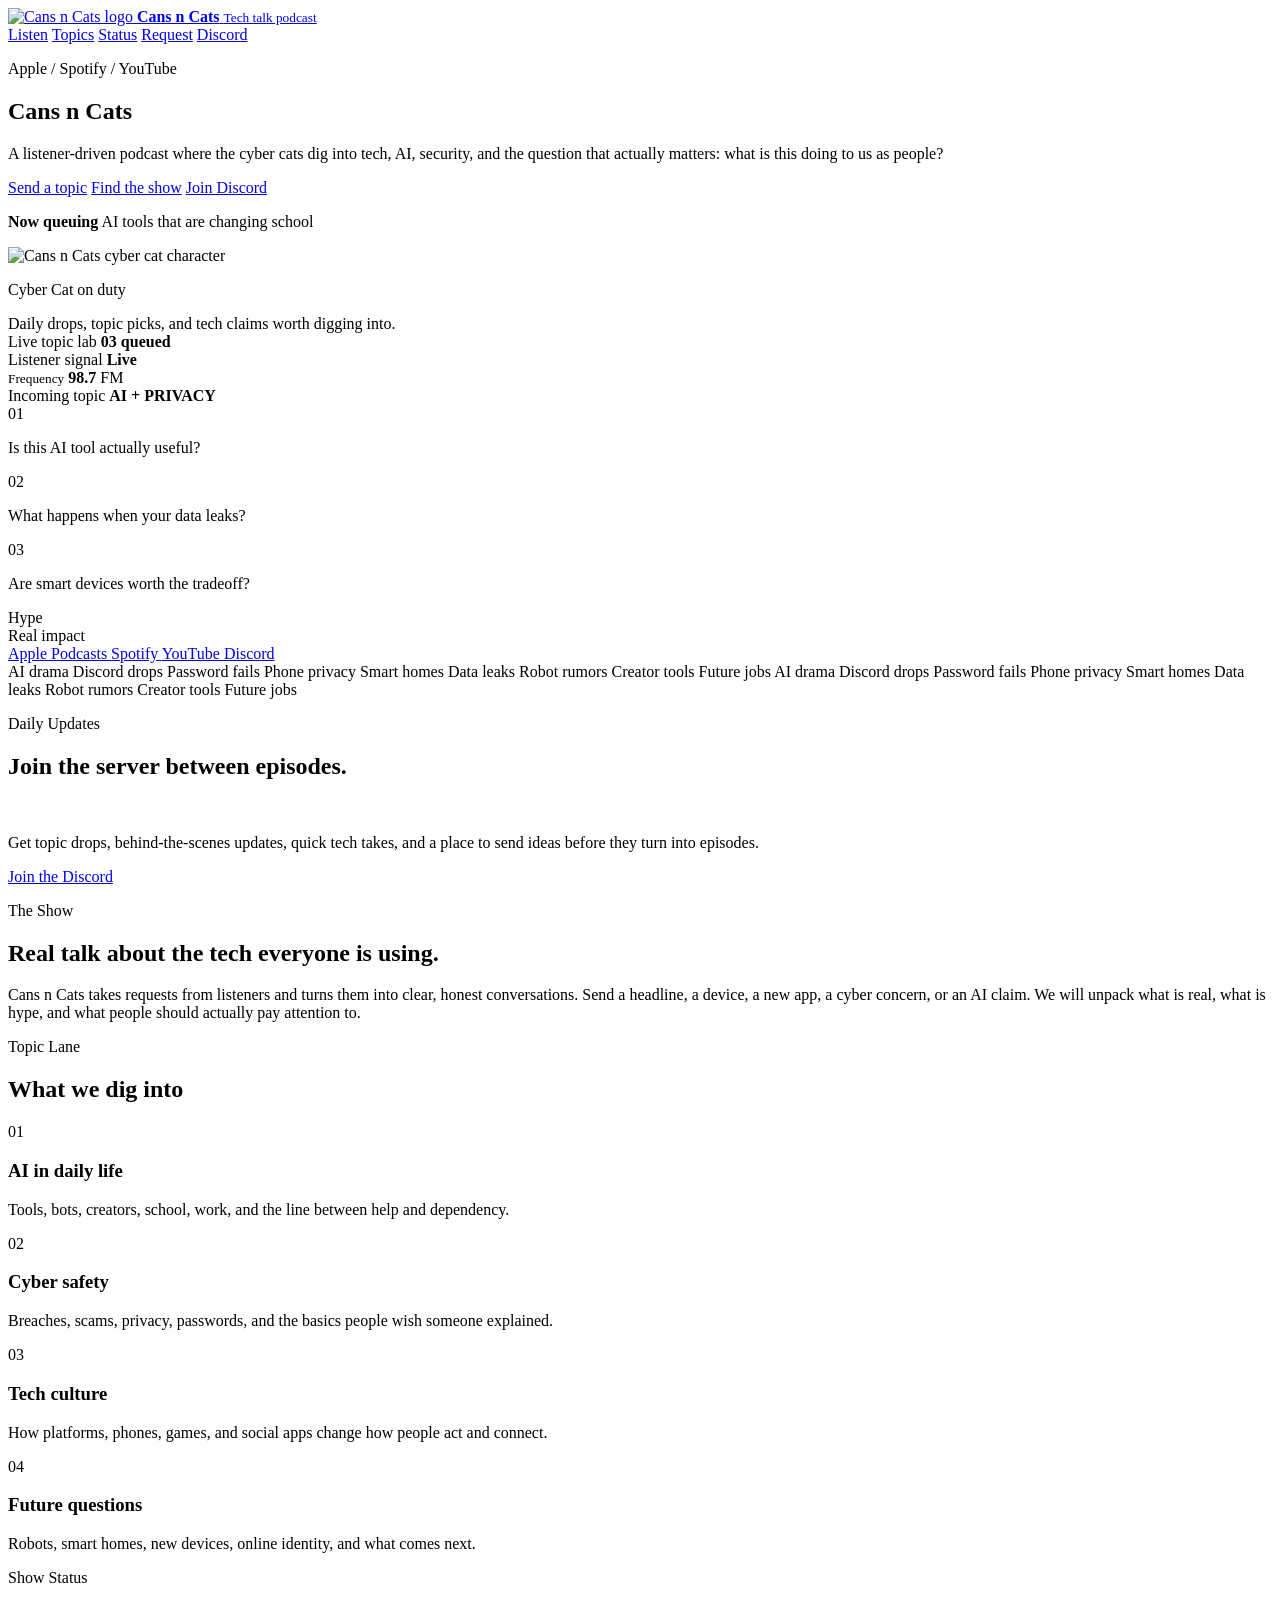
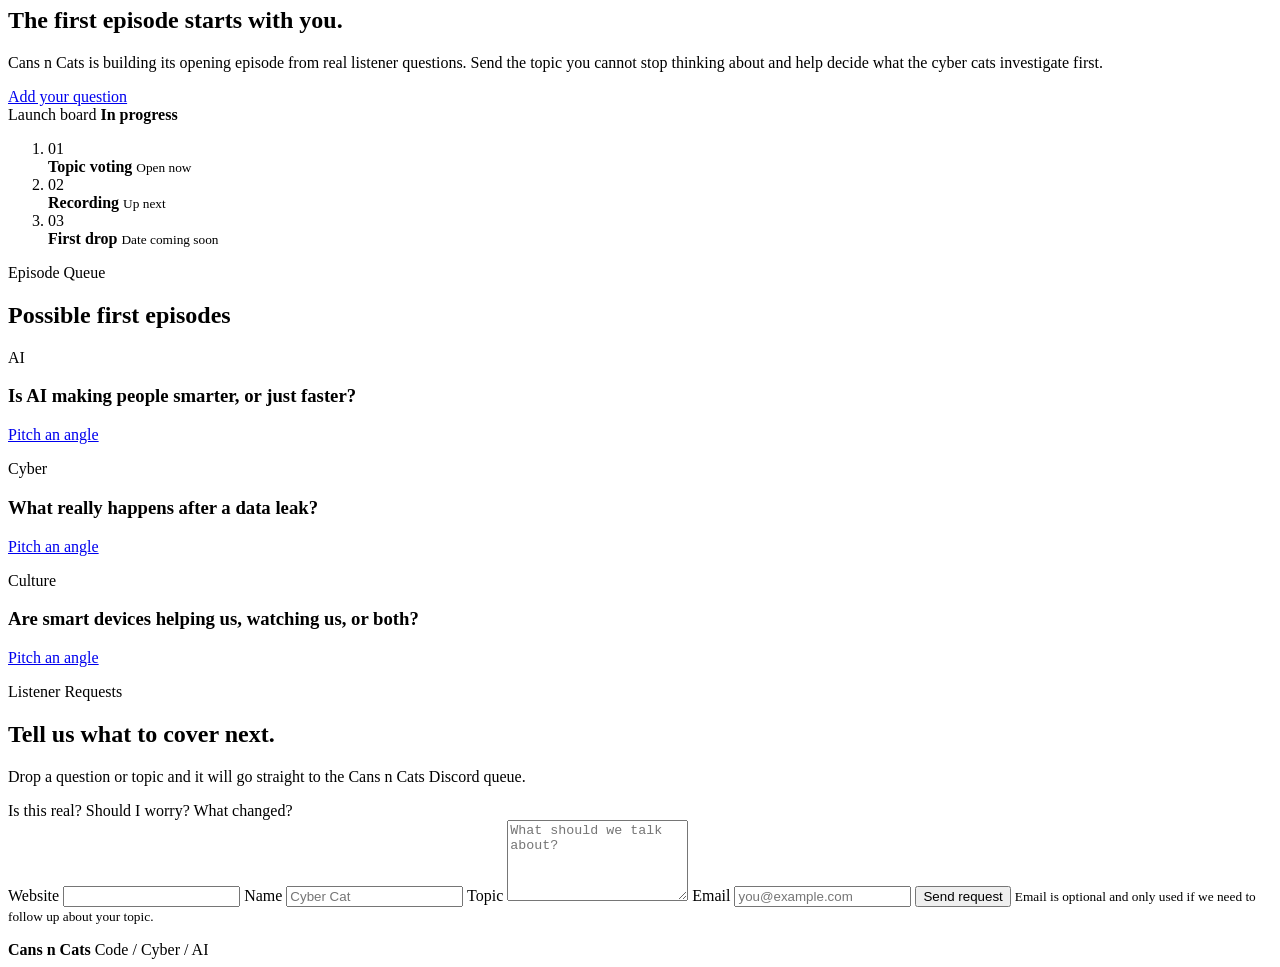
==== index.html @ bf01f49e "Import Cans n Cats site" ====
<!doctype html>
<html lang="en">
  <head>
    <meta charset="utf-8" />
    <meta name="viewport" content="width=device-width, initial-scale=1" />
    <meta
      name="description"
      content="Cans n Cats is a podcast about technology, cyber, AI, and what tech is doing to real people."
    />
    <title>Cans n Cats | Tech Talk Podcast</title>
    <link rel="icon" href="image.webp" />
    <link rel="preload" href="image.webp" as="image" />
    <link rel="preload" href="cat-character.png" as="image" />
    <link rel="stylesheet" href="styles.css" />
  </head>
  <body>
    <header class="site-header">
      <a class="brand" href="#top" aria-label="Cans n Cats home">
        <img src="image.webp" alt="Cans n Cats logo" />
        <span>
          <strong>Cans n Cats</strong>
          <small>Tech talk podcast</small>
        </span>
      </a>
      <nav aria-label="Main navigation">
        <a href="#listen">Listen</a>
        <a href="#topics">Topics</a>
        <a href="#status">Status</a>
        <a href="#request">Request</a>
        <a href="https://discord.gg/otoro" target="_blank" rel="noreferrer">Discord</a>
      </nav>
    </header>

    <main id="top">
      <section class="hero" aria-labelledby="hero-title">
        <div class="hero-inner">
          <div class="hero-copy">
            <p class="kicker">Apple / Spotify / YouTube</p>
            <h1 id="hero-title">Cans n Cats</h1>
            <p class="lede">
              A listener-driven podcast where the cyber cats dig into tech,
              AI, security, and the question that actually matters: what is
              this doing to us as people?
            </p>
            <div class="actions">
              <a class="button primary" href="#request">Send a topic</a>
              <a class="button ghost" href="#listen">Find the show</a>
              <a class="button discord-button" href="https://discord.gg/otoro" target="_blank" rel="noreferrer">
                Join Discord
              </a>
            </div>
            <div class="mini-player" aria-label="Current topic queue">
              <div class="equalizer" aria-hidden="true">
                <span></span>
                <span></span>
                <span></span>
                <span></span>
                <span></span>
              </div>
              <p>
                <strong>Now queuing</strong>
                <span id="promptRotator">AI tools that are changing school</span>
              </p>
            </div>
          </div>
          <div class="hero-visual" aria-label="Live Cans n Cats topic board">
            <div class="mascot-card">
              <img src="cat-character.png" alt="Cans n Cats cyber cat character" />
              <div>
                <p>Cyber Cat on duty</p>
                <span>Daily drops, topic picks, and tech claims worth digging into.</span>
              </div>
            </div>
            <div class="board-top">
              <span class="live-dot" aria-hidden="true"></span>
              <span>Live topic lab</span>
              <strong>03 queued</strong>
            </div>
            <div class="signal-card">
              <div class="signal-header">
                <span><i aria-hidden="true"></i> Listener signal</span>
                <strong>Live</strong>
              </div>
              <div class="signal-display">
                <div class="signal-frequency" aria-label="Signal frequency 98.7">
                  <small>Frequency</small>
                  <strong>98.7</strong>
                  <span>FM</span>
                </div>
                <div class="waveform" aria-hidden="true">
                  <span></span>
                  <span></span>
                  <span></span>
                  <span></span>
                  <span></span>
                  <span></span>
                  <span></span>
                  <span></span>
                  <span></span>
                  <span></span>
                  <span></span>
                  <span></span>
                  <span></span>
                  <span></span>
                  <span></span>
                  <span></span>
                </div>
              </div>
              <div class="signal-footer">
                <span>Incoming topic</span>
                <strong>AI + PRIVACY</strong>
                <span class="signal-strength" aria-label="Strong signal"><i></i><i></i><i></i><i></i></span>
              </div>
            </div>
            <div class="prompt-stack">
              <article>
                <span>01</span>
                <p>Is this AI tool actually useful?</p>
              </article>
              <article>
                <span>02</span>
                <p>What happens when your data leaks?</p>
              </article>
              <article>
                <span>03</span>
                <p>Are smart devices worth the tradeoff?</p>
              </article>
            </div>
            <div class="impact-meter" aria-label="Hype to real impact meter">
              <span>Hype</span>
              <div><i></i></div>
              <span>Real impact</span>
            </div>
          </div>
        </div>
      </section>

      <section id="listen" class="platforms" aria-label="Podcast platforms">
        <a href="https://podcasts.apple.com/" target="_blank" rel="noreferrer">
          Apple Podcasts
        </a>
        <a href="https://open.spotify.com/" target="_blank" rel="noreferrer">
          Spotify
        </a>
        <a href="https://www.youtube.com/" target="_blank" rel="noreferrer">
          YouTube
        </a>
        <a href="https://discord.gg/otoro" target="_blank" rel="noreferrer">
          Discord
        </a>
      </section>

      <section class="ticker" aria-label="Listener topic ideas">
        <div class="ticker-track">
          <span>AI drama</span>
          <span>Discord drops</span>
          <span>Password fails</span>
          <span>Phone privacy</span>
          <span>Smart homes</span>
          <span>Data leaks</span>
          <span>Robot rumors</span>
          <span>Creator tools</span>
          <span>Future jobs</span>
          <span>AI drama</span>
          <span>Discord drops</span>
          <span>Password fails</span>
          <span>Phone privacy</span>
          <span>Smart homes</span>
          <span>Data leaks</span>
          <span>Robot rumors</span>
          <span>Creator tools</span>
          <span>Future jobs</span>
        </div>
      </section>

      <section class="section community" aria-labelledby="community-title">
        <div>
          <p class="kicker">Daily Updates</p>
          <h2 id="community-title">Join the server between episodes.</h2>
        </div>
        <div class="community-card">
          <img class="community-mascot" src="cat-character.png" alt="" />
          <p>
            Get topic drops, behind-the-scenes updates, quick tech takes, and
            a place to send ideas before they turn into episodes.
          </p>
          <a href="https://discord.gg/otoro" target="_blank" rel="noreferrer">
            Join the Discord
          </a>
        </div>
      </section>

      <section class="intro section" aria-labelledby="intro-title">
        <div>
          <p class="kicker">The Show</p>
          <h2 id="intro-title">Real talk about the tech everyone is using.</h2>
        </div>
        <p>
          Cans n Cats takes requests from listeners and turns them into clear,
          honest conversations. Send a headline, a device, a new app, a cyber
          concern, or an AI claim. We will unpack what is real, what is hype,
          and what people should actually pay attention to.
        </p>
      </section>

      <section id="topics" class="section topics" aria-labelledby="topics-title">
        <div class="section-title">
          <p class="kicker">Topic Lane</p>
          <h2 id="topics-title">What we dig into</h2>
        </div>
        <div class="topic-list">
          <article>
            <span>01</span>
            <h3>AI in daily life</h3>
            <p>Tools, bots, creators, school, work, and the line between help and dependency.</p>
          </article>
          <article>
            <span>02</span>
            <h3>Cyber safety</h3>
            <p>Breaches, scams, privacy, passwords, and the basics people wish someone explained.</p>
          </article>
          <article>
            <span>03</span>
            <h3>Tech culture</h3>
            <p>How platforms, phones, games, and social apps change how people act and connect.</p>
          </article>
          <article>
            <span>04</span>
            <h3>Future questions</h3>
            <p>Robots, smart homes, new devices, online identity, and what comes next.</p>
          </article>
        </div>
      </section>

      <section id="status" class="section show-status" aria-labelledby="status-title">
        <div class="status-copy">
          <p class="kicker">Show Status</p>
          <h2 id="status-title">The first episode starts with you.</h2>
          <p>
            Cans n Cats is building its opening episode from real listener
            questions. Send the topic you cannot stop thinking about and help
            decide what the cyber cats investigate first.
          </p>
          <a href="#request">Add your question</a>
        </div>
        <div class="launch-board" aria-label="Podcast launch progress">
          <div class="launch-board-top">
            <span>Launch board</span>
            <strong>In progress</strong>
          </div>
          <ol>
            <li class="active">
              <span>01</span>
              <div>
                <strong>Topic voting</strong>
                <small>Open now</small>
              </div>
            </li>
            <li>
              <span>02</span>
              <div>
                <strong>Recording</strong>
                <small>Up next</small>
              </div>
            </li>
            <li>
              <span>03</span>
              <div>
                <strong>First drop</strong>
                <small>Date coming soon</small>
              </div>
            </li>
          </ol>
        </div>
      </section>

      <section class="section queue" aria-labelledby="queue-title">
        <div class="section-title">
          <p class="kicker">Episode Queue</p>
          <h2 id="queue-title">Possible first episodes</h2>
        </div>
        <div class="episode-row">
          <article>
            <p>AI</p>
            <h3>Is AI making people smarter, or just faster?</h3>
            <a href="#request">Pitch an angle</a>
          </article>
          <article>
            <p>Cyber</p>
            <h3>What really happens after a data leak?</h3>
            <a href="#request">Pitch an angle</a>
          </article>
          <article>
            <p>Culture</p>
            <h3>Are smart devices helping us, watching us, or both?</h3>
            <a href="#request">Pitch an angle</a>
          </article>
        </div>
      </section>

      <section id="request" class="section request" aria-labelledby="request-title">
        <div class="request-copy">
          <p class="kicker">Listener Requests</p>
          <h2 id="request-title">Tell us what to cover next.</h2>
          <p>
            Drop a question or topic and it will go straight to the Cans n Cats
            Discord queue.
          </p>
          <div class="request-chips" aria-label="Request examples">
            <span>Is this real?</span>
            <span>Should I worry?</span>
            <span>What changed?</span>
          </div>
        </div>

        <form id="topicForm" class="request-form">
          <label class="hp-field" aria-hidden="true">
            Website
            <input name="website" tabindex="-1" autocomplete="off" />
          </label>
          <label>
            Name
            <input name="name" autocomplete="name" placeholder="Cyber Cat" />
          </label>
          <label>
            Topic
            <textarea
              name="topic"
              rows="5"
              required
              placeholder="What should we talk about?"
            ></textarea>
          </label>
          <label>
            Email
            <input name="contact" type="email" autocomplete="email" placeholder="you@example.com" />
          </label>
          <button type="submit">Send request</button>
          <small class="privacy-note">Email is optional and only used if we need to follow up about your topic.</small>
          <p id="formStatus" class="form-status" role="status" aria-live="polite"></p>
        </form>
      </section>
    </main>

    <footer class="site-footer">
      <strong>Cans n Cats</strong>
      <span>Code / Cyber / AI</span>
    </footer>

    <script src="script.js"></script>
  </body>
</html>
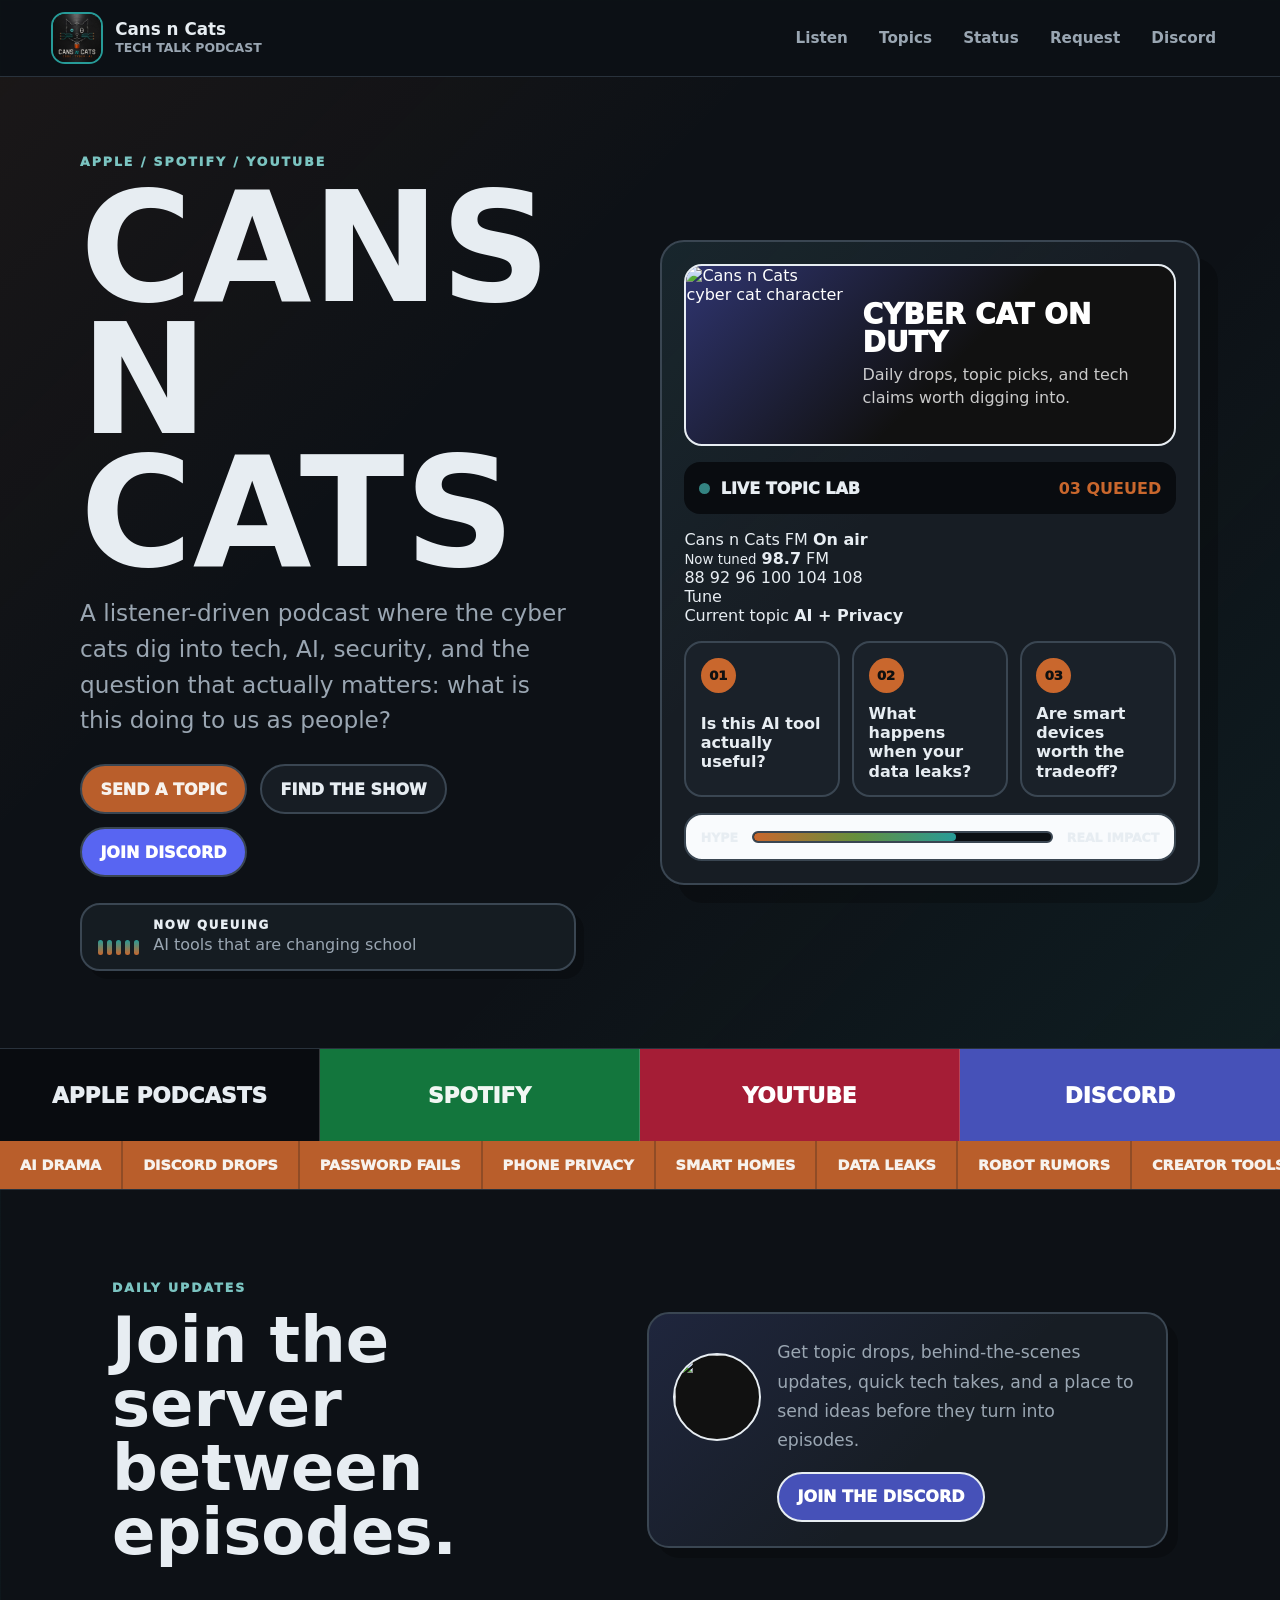
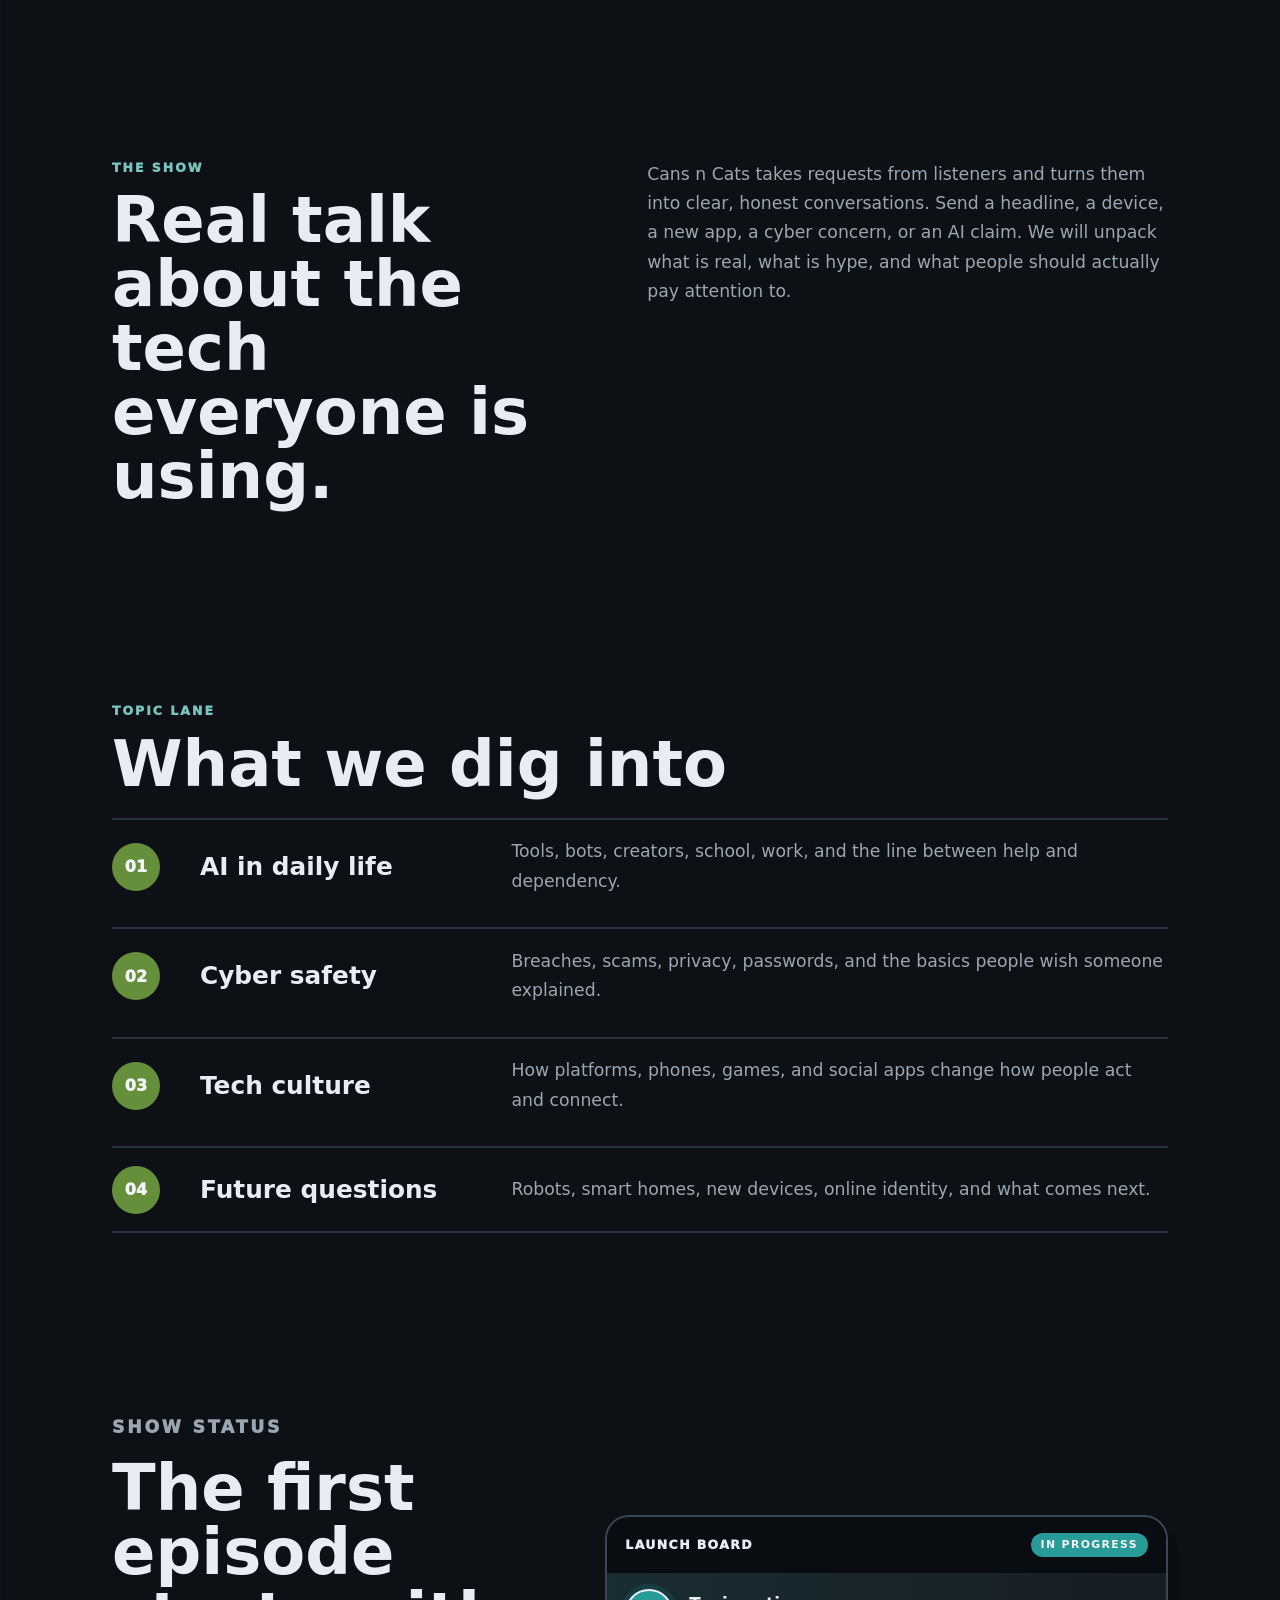
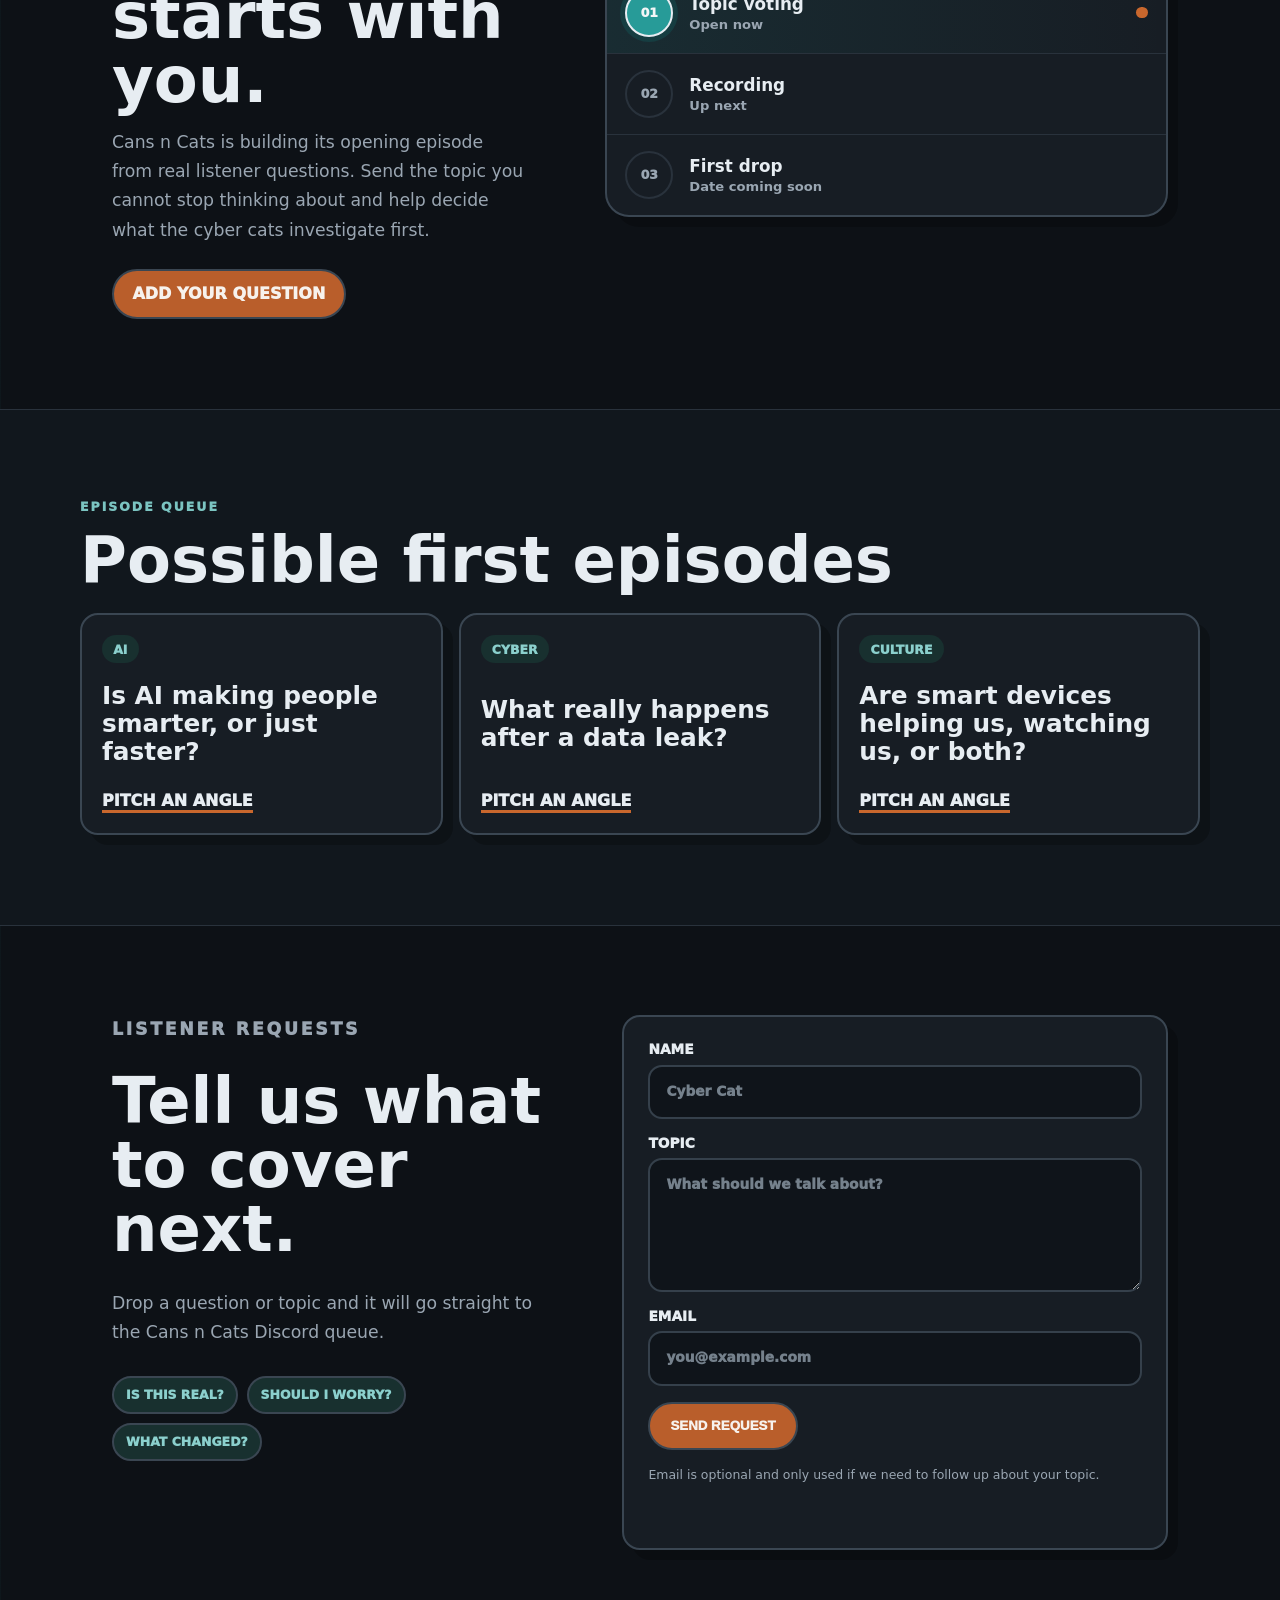
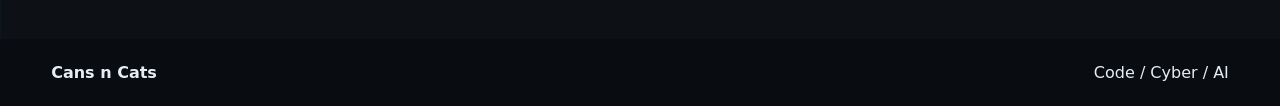
==== commit 3c60147b: "Replace listener signal with radio tuner" ====
--- a/index.html
+++ b/index.html
@@ -76,40 +76,37 @@
               <span>Live topic lab</span>
               <strong>03 queued</strong>
             </div>
-            <div class="signal-card">
-              <div class="signal-header">
-                <span><i aria-hidden="true"></i> Listener signal</span>
-                <strong>Live</strong>
-              </div>
-              <div class="signal-display">
-                <div class="signal-frequency" aria-label="Signal frequency 98.7">
-                  <small>Frequency</small>
-                  <strong>98.7</strong>
-                  <span>FM</span>
+            <div class="radio-card" aria-label="Cans n Cats radio tuned to 98.7 FM">
+              <div class="radio-topline">
+                <span>Cans n Cats FM</span>
+                <strong>On air</strong>
+              </div>
+              <div class="radio-console">
+                <div class="tuner-window">
+                  <div class="frequency-readout">
+                    <small>Now tuned</small>
+                    <strong>98.7</strong>
+                    <span>FM</span>
+                  </div>
+                  <div class="dial-scale" aria-hidden="true">
+                    <span>88</span>
+                    <span>92</span>
+                    <span>96</span>
+                    <span>100</span>
+                    <span>104</span>
+                    <span>108</span>
+                    <i class="dial-needle"></i>
+                  </div>
                 </div>
-                <div class="waveform" aria-hidden="true">
-                  <span></span>
-                  <span></span>
-                  <span></span>
-                  <span></span>
-                  <span></span>
-                  <span></span>
-                  <span></span>
-                  <span></span>
-                  <span></span>
-                  <span></span>
-                  <span></span>
-                  <span></span>
-                  <span></span>
-                  <span></span>
-                  <span></span>
-                  <span></span>
+                <div class="tuning-control" aria-hidden="true">
+                  <div class="tuning-knob"><i></i></div>
+                  <span>Tune</span>
                 </div>
               </div>
-              <div class="signal-footer">
-                <span>Incoming topic</span>
-                <strong>AI + PRIVACY</strong>
-                <span class="signal-strength" aria-label="Strong signal"><i></i><i></i><i></i><i></i></span>
+              <div class="radio-footer">
+                <span>Current topic</span>
+                <strong>AI + Privacy</strong>
+                <i class="on-air-light" aria-hidden="true"></i>
               </div>
             </div>
             <div class="prompt-stack">
--- a/styles.css
+++ b/styles.css
@@ -0,0 +1,1572 @@
+:root {
+  --bg: #f8fafc;
+  --ink: #171717;
+  --muted: #5e6470;
+  --line: #d9dee8;
+  --panel: #ffffff;
+  --teal: #00b9b5;
+  --orange: #ff7a1a;
+  --green: #88c53a;
+  --shadow: 0 24px 70px rgba(21, 29, 40, 0.14);
+}
+
+* {
+  box-sizing: border-box;
+}
+
+html {
+  scroll-behavior: smooth;
+  overflow-x: clip;
+}
+
+body {
+  margin: 0;
+  overflow-x: clip;
+  background:
+    linear-gradient(90deg, rgba(0, 185, 181, 0.08) 1px, transparent 1px),
+    linear-gradient(rgba(0, 185, 181, 0.08) 1px, transparent 1px),
+    var(--bg);
+  background-size: 40px 40px;
+  color: var(--ink);
+  font-family:
+    Inter, ui-sans-serif, system-ui, -apple-system, BlinkMacSystemFont, "Segoe UI",
+    sans-serif;
+  letter-spacing: 0;
+}
+
+a {
+  color: inherit;
+  text-decoration: none;
+}
+
+img {
+  display: block;
+  max-width: 100%;
+}
+
+.site-header {
+  position: sticky;
+  top: 0;
+  z-index: 20;
+  display: flex;
+  align-items: center;
+  justify-content: space-between;
+  gap: 1rem;
+  min-height: 76px;
+  padding: 0.75rem clamp(1rem, 4vw, 4rem);
+  border-bottom: 1px solid var(--line);
+  background: rgba(255, 255, 255, 0.88);
+  backdrop-filter: blur(18px);
+}
+
+.brand {
+  display: inline-flex;
+  align-items: center;
+  gap: 0.75rem;
+  min-width: 0;
+}
+
+.brand img {
+  width: 52px;
+  height: 52px;
+  border: 2px solid var(--teal);
+  border-radius: 14px;
+  object-fit: cover;
+}
+
+.brand span {
+  display: grid;
+  gap: 0.1rem;
+  min-width: 0;
+}
+
+.brand strong {
+  font-size: 1.05rem;
+  line-height: 1;
+}
+
+.brand small {
+  color: var(--muted);
+  font-size: 0.78rem;
+  font-weight: 800;
+  text-transform: uppercase;
+}
+
+nav {
+  display: flex;
+  flex-wrap: wrap;
+  align-items: center;
+  justify-content: flex-end;
+  gap: 0.35rem;
+}
+
+nav a {
+  border-radius: 999px;
+  padding: 0.55rem 0.8rem;
+  color: var(--muted);
+  font-size: 0.95rem;
+  font-weight: 900;
+}
+
+nav a:hover,
+nav a:focus-visible {
+  background: #e8fcfb;
+  color: #006a67;
+}
+
+.hero {
+  position: relative;
+  overflow: hidden;
+  min-height: min(760px, calc(100svh - 76px));
+  display: grid;
+  align-items: center;
+  padding: clamp(2.5rem, 6vw, 6rem) clamp(1rem, 4vw, 4rem);
+  border-bottom: 1px solid var(--line);
+  background:
+    linear-gradient(135deg, rgba(255, 122, 26, 0.12) 0%, transparent 34%),
+    linear-gradient(315deg, rgba(0, 185, 181, 0.16) 0%, transparent 38%),
+    #f8fafc;
+}
+
+.hero-inner,
+.section {
+  width: min(1120px, 100%);
+  margin: 0 auto;
+}
+
+.hero-inner {
+  display: grid;
+  grid-template-columns: minmax(0, 0.95fr) minmax(340px, 1.05fr);
+  gap: clamp(2rem, 6vw, 5rem);
+  align-items: center;
+}
+
+.hero-copy {
+  width: min(540px, 100%);
+}
+
+.kicker {
+  margin: 0 0 0.85rem;
+  color: #007c79;
+  font-size: 0.78rem;
+  font-weight: 950;
+  letter-spacing: 0.16em;
+  text-transform: uppercase;
+}
+
+h1,
+h2,
+h3,
+p {
+  margin-top: 0;
+}
+
+h1 {
+  margin-bottom: 1rem;
+  font-size: clamp(4rem, 12vw, 9.6rem);
+  line-height: 0.86;
+  text-transform: uppercase;
+}
+
+h2 {
+  margin-bottom: 1rem;
+  font-size: clamp(2rem, 5vw, 4rem);
+  line-height: 1;
+}
+
+h3 {
+  margin-bottom: 0.6rem;
+  font-size: clamp(1.2rem, 2vw, 1.55rem);
+  line-height: 1.12;
+}
+
+.lede {
+  width: min(620px, 100%);
+  margin-bottom: 1.6rem;
+  color: var(--muted);
+  font-size: clamp(1.08rem, 2.2vw, 1.45rem);
+  line-height: 1.55;
+}
+
+.actions {
+  display: flex;
+  flex-wrap: wrap;
+  gap: 0.8rem;
+}
+
+.button,
+.request-form button {
+  display: inline-flex;
+  align-items: center;
+  justify-content: center;
+  min-height: 48px;
+  border: 2px solid var(--ink);
+  border-radius: 999px;
+  cursor: pointer;
+  font-weight: 950;
+  text-transform: uppercase;
+  transition:
+    transform 160ms ease,
+    box-shadow 160ms ease;
+}
+
+.button:hover,
+.button:focus-visible,
+.request-form button:hover,
+.request-form button:focus-visible {
+  transform: translateY(-2px);
+  box-shadow: 6px 6px 0 var(--ink);
+}
+
+.button {
+  padding: 0.85rem 1.15rem;
+}
+
+.primary,
+.request-form button {
+  background: var(--orange);
+  color: #111111;
+}
+
+.ghost {
+  background: var(--panel);
+}
+
+.discord-button {
+  background: #5865f2;
+  color: white;
+}
+
+.mini-player {
+  display: flex;
+  align-items: center;
+  gap: 0.85rem;
+  width: min(100%, 31rem);
+  margin-top: 1.6rem;
+  padding: 0.85rem 1rem;
+  border: 2px solid var(--ink);
+  border-radius: 20px;
+  background: rgba(255, 255, 255, 0.78);
+  box-shadow: 8px 8px 0 rgba(23, 23, 23, 0.1);
+}
+
+.equalizer {
+  display: grid;
+  grid-template-columns: repeat(5, 0.34rem);
+  align-items: end;
+  gap: 0.22rem;
+  height: 2.2rem;
+  min-width: 2.6rem;
+}
+
+.equalizer span {
+  height: 42%;
+  border-radius: 999px;
+  background: linear-gradient(to top, var(--orange), var(--teal));
+  animation: bounceBars 880ms ease-in-out infinite alternate;
+}
+
+.equalizer span:nth-child(2) {
+  animation-delay: 90ms;
+}
+
+.equalizer span:nth-child(3) {
+  animation-delay: 180ms;
+}
+
+.equalizer span:nth-child(4) {
+  animation-delay: 40ms;
+}
+
+.equalizer span:nth-child(5) {
+  animation-delay: 230ms;
+}
+
+.mini-player p {
+  display: grid;
+  gap: 0.12rem;
+  margin: 0;
+  min-width: 0;
+}
+
+.mini-player strong {
+  font-size: 0.74rem;
+  font-weight: 950;
+  letter-spacing: 0.14em;
+  text-transform: uppercase;
+}
+
+.mini-player p span {
+  color: var(--muted);
+  line-height: 1.35;
+}
+
+.hero-visual {
+  display: grid;
+  gap: 1rem;
+  justify-self: end;
+  width: min(100%, 540px);
+  padding: clamp(1rem, 3vw, 1.4rem);
+  border: 2px solid var(--ink);
+  border-radius: 24px;
+  background:
+    linear-gradient(135deg, rgba(0, 185, 181, 0.11), transparent 42%),
+    var(--panel);
+  box-shadow: 18px 18px 0 rgba(23, 23, 23, 0.1);
+}
+
+.mascot-card {
+  display: grid;
+  grid-template-columns: 10rem minmax(0, 1fr);
+  gap: 1rem;
+  align-items: center;
+  overflow: hidden;
+  min-height: 178px;
+  border: 2px solid var(--ink);
+  border-radius: 18px;
+  background:
+    linear-gradient(135deg, rgba(88, 101, 242, 0.42), transparent 55%),
+    #111111;
+  color: white;
+}
+
+.mascot-card img {
+  width: 100%;
+  height: 100%;
+  min-height: 178px;
+  object-fit: cover;
+  object-position: center 42%;
+}
+
+.mascot-card div {
+  display: grid;
+  gap: 0.45rem;
+  padding: 1rem 1rem 1rem 0;
+}
+
+.mascot-card p {
+  margin: 0;
+  color: white;
+  font-size: clamp(1.25rem, 3vw, 1.75rem);
+  font-weight: 950;
+  line-height: 0.98;
+  text-transform: uppercase;
+}
+
+.mascot-card span {
+  color: rgba(255, 255, 255, 0.78);
+  line-height: 1.45;
+}
+
+.board-top {
+  display: grid;
+  grid-template-columns: auto minmax(0, 1fr) auto;
+  gap: 0.65rem;
+  align-items: center;
+  min-height: 52px;
+  padding: 0.75rem 0.9rem;
+  border-radius: 16px;
+  background: var(--ink);
+  color: white;
+  font-weight: 950;
+  text-transform: uppercase;
+}
+
+.board-top strong {
+  color: var(--orange);
+}
+
+.live-dot {
+  width: 0.72rem;
+  height: 0.72rem;
+  border-radius: 50%;
+  background: var(--teal);
+  box-shadow: 0 0 0 0 rgba(0, 185, 181, 0.6);
+  animation: livePulse 1.8s infinite;
+}
+
+.signal-card,
+.prompt-stack article,
+.impact-meter {
+  border: 2px solid var(--ink);
+  border-radius: 18px;
+  background: #f9fbfd;
+}
+
+.signal-card {
+  position: relative;
+  overflow: hidden;
+  padding: 0.85rem;
+  border-color: #101010;
+  background:
+    radial-gradient(circle at 82% 18%, rgba(0, 185, 181, 0.3), transparent 28%),
+    linear-gradient(145deg, #111419, #202730);
+  color: white;
+  box-shadow: inset 0 0 0 1px rgba(255, 255, 255, 0.07);
+}
+
+.signal-card::after {
+  position: absolute;
+  inset: 0;
+  pointer-events: none;
+  background: repeating-linear-gradient(0deg, transparent 0 7px, rgba(255, 255, 255, 0.025) 8px);
+  content: "";
+}
+
+.signal-header,
+.signal-footer {
+  position: relative;
+  z-index: 1;
+  display: flex;
+  align-items: center;
+  justify-content: space-between;
+  gap: 0.7rem;
+  text-transform: uppercase;
+}
+
+.signal-header {
+  padding: 0.15rem 0.15rem 0.75rem;
+  color: rgba(255, 255, 255, 0.72);
+  font-size: 0.75rem;
+  font-weight: 950;
+  letter-spacing: 0.14em;
+}
+
+.signal-header span {
+  display: inline-flex;
+  align-items: center;
+  gap: 0.55rem;
+}
+
+.signal-header i {
+  width: 0.65rem;
+  height: 0.65rem;
+  border-radius: 50%;
+  background: var(--orange);
+  box-shadow: 0 0 18px var(--orange);
+  animation: livePulse 1.8s infinite;
+}
+
+.signal-header strong {
+  border: 1px solid rgba(0, 185, 181, 0.65);
+  border-radius: 999px;
+  padding: 0.3rem 0.55rem;
+  background: rgba(0, 185, 181, 0.12);
+  color: #55f2ec;
+  font-size: 0.68rem;
+  letter-spacing: 0.12em;
+}
+
+.signal-display {
+  position: relative;
+  z-index: 1;
+  display: grid;
+  grid-template-columns: auto minmax(0, 1fr);
+  gap: clamp(1rem, 4vw, 2rem);
+  align-items: end;
+  min-height: 8rem;
+  padding: 1rem;
+  border: 1px solid rgba(255, 255, 255, 0.12);
+  border-radius: 13px;
+  background: rgba(3, 8, 12, 0.58);
+}
+
+.signal-frequency {
+  display: grid;
+  grid-template-columns: auto auto;
+  align-items: baseline;
+  column-gap: 0.35rem;
+}
+
+.signal-frequency small {
+  grid-column: 1 / -1;
+  margin-bottom: 0.15rem;
+  color: rgba(255, 255, 255, 0.5);
+  font-size: 0.68rem;
+  font-weight: 900;
+  letter-spacing: 0.14em;
+  text-transform: uppercase;
+}
+
+.signal-frequency strong {
+  color: var(--orange);
+  font-size: clamp(2.5rem, 7vw, 4rem);
+  line-height: 0.9;
+  letter-spacing: -0.06em;
+  text-shadow: 0 0 28px rgba(255, 122, 26, 0.3);
+}
+
+.signal-frequency span {
+  color: #55f2ec;
+  font-size: 0.78rem;
+  font-weight: 950;
+}
+
+.waveform {
+  display: grid;
+  grid-template-columns: repeat(16, minmax(0, 1fr));
+  align-items: center;
+  gap: 0.22rem;
+  height: 5.5rem;
+}
+
+.waveform span {
+  height: 35%;
+  border-radius: 999px;
+  min-height: 0.35rem;
+  background: linear-gradient(to top, var(--teal), #62fff7);
+  box-shadow: 0 0 10px rgba(0, 185, 181, 0.35);
+  animation: waveLift 1200ms ease-in-out infinite alternate;
+}
+
+.waveform span:nth-child(2),
+.waveform span:nth-child(8) {
+  animation-delay: 100ms;
+}
+
+.waveform span:nth-child(3),
+.waveform span:nth-child(9) {
+  animation-delay: 220ms;
+}
+
+.waveform span:nth-child(4),
+.waveform span:nth-child(10) {
+  animation-delay: 60ms;
+}
+
+.waveform span:nth-child(5),
+.waveform span:nth-child(11) {
+  animation-delay: 310ms;
+}
+
+.waveform span:nth-child(6),
+.waveform span:nth-child(12) {
+  animation-delay: 170ms;
+}
+
+.waveform span:nth-child(7),
+.waveform span:nth-child(13) {
+  animation-delay: 260ms;
+}
+
+.waveform span:nth-child(14) {
+  animation-delay: 30ms;
+}
+
+.waveform span:nth-child(15) {
+  animation-delay: 360ms;
+}
+
+.waveform span:nth-child(16) {
+  animation-delay: 140ms;
+}
+
+.signal-footer {
+  padding: 0.75rem 0.15rem 0.1rem;
+  color: rgba(255, 255, 255, 0.48);
+  font-size: 0.68rem;
+  font-weight: 900;
+  letter-spacing: 0.08em;
+}
+
+.signal-footer strong {
+  margin-right: auto;
+  color: white;
+  font-size: 0.72rem;
+  letter-spacing: 0.06em;
+}
+
+.signal-strength {
+  display: inline-flex;
+  align-items: end;
+  gap: 0.16rem;
+  height: 1rem;
+}
+
+.signal-strength i {
+  width: 0.22rem;
+  border-radius: 999px;
+  background: var(--teal);
+}
+
+.signal-strength i:nth-child(1) { height: 35%; }
+.signal-strength i:nth-child(2) { height: 55%; }
+.signal-strength i:nth-child(3) { height: 75%; }
+.signal-strength i:nth-child(4) { height: 100%; }
+
+.prompt-stack {
+  display: grid;
+  grid-template-columns: repeat(3, minmax(0, 1fr));
+  gap: 0.75rem;
+}
+
+.prompt-stack article {
+  display: grid;
+  gap: 0.7rem;
+  min-height: 142px;
+  padding: 0.9rem;
+  transition:
+    transform 160ms ease,
+    box-shadow 160ms ease;
+}
+
+.prompt-stack article:nth-child(2) {
+  background: #fff6ee;
+}
+
+.prompt-stack article:nth-child(3) {
+  background: #eff9e8;
+}
+
+.prompt-stack article:hover {
+  transform: translateY(-4px) rotate(-1deg);
+  box-shadow: 8px 8px 0 rgba(23, 23, 23, 0.12);
+}
+
+.prompt-stack span {
+  display: inline-flex;
+  align-items: center;
+  justify-content: center;
+  width: 2.2rem;
+  height: 2.2rem;
+  border-radius: 50%;
+  background: var(--orange);
+  color: #101010;
+  font-size: 0.82rem;
+  font-weight: 950;
+}
+
+.prompt-stack p {
+  margin: 0;
+  font-weight: 900;
+  line-height: 1.2;
+}
+
+.impact-meter {
+  display: grid;
+  grid-template-columns: auto minmax(0, 1fr) auto;
+  gap: 0.85rem;
+  align-items: center;
+  padding: 0.9rem;
+  font-size: 0.78rem;
+  font-weight: 950;
+  text-transform: uppercase;
+}
+
+.impact-meter div {
+  height: 0.72rem;
+  overflow: hidden;
+  border: 2px solid var(--ink);
+  border-radius: 999px;
+  background: white;
+}
+
+.impact-meter i {
+  display: block;
+  width: 68%;
+  height: 100%;
+  border-radius: inherit;
+  background: linear-gradient(90deg, var(--orange), var(--green), var(--teal));
+}
+
+.platforms {
+  display: grid;
+  grid-template-columns: repeat(4, minmax(0, 1fr));
+  background: var(--ink);
+  color: white;
+}
+
+.platforms a {
+  display: flex;
+  align-items: center;
+  justify-content: center;
+  min-height: 92px;
+  padding: 1rem;
+  border-right: 1px solid rgba(255, 255, 255, 0.18);
+  font-size: clamp(1rem, 2vw, 1.35rem);
+  font-weight: 950;
+  text-align: center;
+  text-transform: uppercase;
+  transition:
+    background 160ms ease,
+    color 160ms ease,
+    transform 160ms ease;
+}
+
+.platforms a:last-child {
+  border-right: 0;
+}
+
+.platforms a:nth-child(2) {
+  background: #1db954;
+  color: #071515;
+}
+
+.platforms a:nth-child(3) {
+  background: #ff0033;
+  color: white;
+}
+
+.platforms a:nth-child(4) {
+  background: #5865f2;
+  color: white;
+}
+
+.platforms a:hover,
+.platforms a:focus-visible {
+  transform: translateY(-4px);
+}
+
+.ticker {
+  overflow: hidden;
+  border-bottom: 1px solid var(--line);
+  background: var(--orange);
+  color: #121212;
+}
+
+.ticker-track {
+  display: flex;
+  width: max-content;
+  min-width: 200%;
+  animation: tickerMove 22s linear infinite;
+}
+
+.ticker span {
+  display: inline-flex;
+  align-items: center;
+  min-height: 48px;
+  padding: 0 1.25rem;
+  border-right: 2px solid rgba(23, 23, 23, 0.25);
+  font-size: 0.9rem;
+  font-weight: 950;
+  text-transform: uppercase;
+  white-space: nowrap;
+}
+
+.section {
+  padding: clamp(3.25rem, 7vw, 6.5rem) clamp(1rem, 3vw, 2rem);
+}
+
+.community {
+  display: grid;
+  grid-template-columns: minmax(0, 0.95fr) minmax(320px, 1.05fr);
+  gap: clamp(1.4rem, 5vw, 4rem);
+  align-items: center;
+}
+
+.community-card {
+  display: grid;
+  grid-template-columns: 5.5rem minmax(0, 1fr);
+  gap: 1rem;
+  align-items: center;
+  padding: clamp(1.1rem, 3vw, 1.5rem);
+  border: 2px solid var(--ink);
+  border-radius: 22px;
+  background:
+    linear-gradient(135deg, rgba(88, 101, 242, 0.12), transparent 56%),
+    var(--panel);
+  box-shadow: 10px 10px 0 rgba(23, 23, 23, 0.12);
+}
+
+.community-mascot {
+  width: 5.5rem;
+  height: 5.5rem;
+  border: 2px solid var(--ink);
+  border-radius: 50%;
+  background: #111111;
+  object-fit: cover;
+  object-position: center 30%;
+}
+
+.community-card p {
+  margin: 0;
+  color: var(--muted);
+  font-size: 1.08rem;
+  line-height: 1.7;
+}
+
+.community-card a {
+  display: inline-flex;
+  align-items: center;
+  justify-content: center;
+  width: fit-content;
+  grid-column: 2;
+  min-height: 48px;
+  padding: 0.85rem 1.15rem;
+  border: 2px solid var(--ink);
+  border-radius: 999px;
+  background: #5865f2;
+  color: white;
+  font-weight: 950;
+  text-transform: uppercase;
+  transition:
+    transform 160ms ease,
+    box-shadow 160ms ease;
+}
+
+.community-card a:hover,
+.community-card a:focus-visible {
+  transform: translateY(-2px);
+  box-shadow: 6px 6px 0 var(--ink);
+}
+
+.intro {
+  display: grid;
+  grid-template-columns: minmax(0, 0.95fr) minmax(0, 1.05fr);
+  gap: clamp(1.4rem, 5vw, 4rem);
+  align-items: start;
+}
+
+.intro > p,
+.request-copy p,
+.topic-list p,
+.status-copy > p {
+  color: var(--muted);
+  font-size: 1.08rem;
+  line-height: 1.7;
+}
+
+.show-status {
+  display: grid;
+  grid-template-columns: minmax(0, 0.85fr) minmax(360px, 1.15fr);
+  gap: clamp(2rem, 6vw, 5rem);
+  align-items: center;
+}
+
+.status-copy a {
+  display: inline-flex;
+  align-items: center;
+  justify-content: center;
+  min-height: 48px;
+  margin-top: 0.4rem;
+  padding: 0.85rem 1.15rem;
+  border: 2px solid var(--ink);
+  border-radius: 999px;
+  background: var(--orange);
+  font-weight: 950;
+  text-transform: uppercase;
+  transition: transform 160ms ease, box-shadow 160ms ease;
+}
+
+.status-copy a:hover,
+.status-copy a:focus-visible {
+  transform: translateY(-2px);
+  box-shadow: 6px 6px 0 var(--ink);
+}
+
+.launch-board {
+  overflow: hidden;
+  border: 2px solid var(--ink);
+  border-radius: 24px;
+  background: var(--panel);
+  box-shadow: 14px 14px 0 rgba(23, 23, 23, 0.1);
+}
+
+.launch-board-top {
+  display: flex;
+  align-items: center;
+  justify-content: space-between;
+  gap: 1rem;
+  padding: 1rem 1.15rem;
+  background: var(--ink);
+  color: white;
+  font-size: 0.78rem;
+  font-weight: 950;
+  letter-spacing: 0.11em;
+  text-transform: uppercase;
+}
+
+.launch-board-top strong {
+  border-radius: 999px;
+  padding: 0.35rem 0.6rem;
+  background: var(--teal);
+  color: #071515;
+  font-size: 0.68rem;
+}
+
+.launch-board ol {
+  display: grid;
+  gap: 0;
+  margin: 0;
+  padding: 0;
+  list-style: none;
+}
+
+.launch-board li {
+  position: relative;
+  display: grid;
+  grid-template-columns: 3rem minmax(0, 1fr);
+  gap: 1rem;
+  align-items: center;
+  padding: 1rem 1.15rem;
+  border-bottom: 1px solid var(--line);
+}
+
+.launch-board li:last-child {
+  border-bottom: 0;
+}
+
+.launch-board li > span {
+  display: inline-flex;
+  align-items: center;
+  justify-content: center;
+  width: 3rem;
+  height: 3rem;
+  border: 2px solid var(--line);
+  border-radius: 50%;
+  color: var(--muted);
+  font-size: 0.78rem;
+  font-weight: 950;
+}
+
+.launch-board li.active {
+  background: linear-gradient(90deg, rgba(0, 185, 181, 0.13), transparent);
+}
+
+.launch-board li.active > span {
+  border-color: var(--ink);
+  background: var(--teal);
+  color: #071515;
+  box-shadow: 0 0 0 5px rgba(0, 185, 181, 0.12);
+}
+
+.launch-board li.active::after {
+  position: absolute;
+  right: 1.15rem;
+  width: 0.7rem;
+  height: 0.7rem;
+  border-radius: 50%;
+  background: var(--orange);
+  box-shadow: 0 0 0 0 rgba(255, 122, 26, 0.55);
+  animation: livePulse 1.8s infinite;
+  content: "";
+}
+
+.launch-board li div {
+  display: grid;
+  gap: 0.2rem;
+}
+
+.launch-board li strong {
+  font-size: 1.05rem;
+}
+
+.launch-board li small {
+  color: var(--muted);
+  font-size: 0.82rem;
+  font-weight: 800;
+}
+
+.section-title {
+  margin-bottom: 1.35rem;
+}
+
+.topic-list {
+  display: grid;
+  gap: 0.85rem;
+}
+
+.topic-list article {
+  display: grid;
+  grid-template-columns: 4.5rem minmax(0, 0.45fr) minmax(0, 1fr);
+  gap: 1rem;
+  align-items: center;
+  padding: 1.1rem 0;
+  border-top: 2px solid var(--line);
+  transition:
+    padding-left 160ms ease,
+    border-color 160ms ease;
+}
+
+.topic-list article:last-child {
+  border-bottom: 2px solid var(--line);
+}
+
+.topic-list span {
+  display: inline-flex;
+  align-items: center;
+  justify-content: center;
+  width: 3rem;
+  height: 3rem;
+  border-radius: 50%;
+  background: var(--green);
+  color: #101010;
+  font-weight: 950;
+  transition:
+    transform 160ms ease,
+    background 160ms ease;
+}
+
+.topic-list article:hover,
+.topic-list article:focus-within {
+  padding-left: 0.5rem;
+  border-color: var(--ink);
+}
+
+.topic-list article:hover span,
+.topic-list article:focus-within span {
+  transform: rotate(-8deg) scale(1.05);
+  background: var(--orange);
+}
+
+.topic-list h3,
+.topic-list p {
+  margin-bottom: 0;
+}
+
+.queue {
+  width: 100%;
+  max-width: none;
+  border-block: 1px solid var(--line);
+  background: #eef6fb;
+}
+
+.queue .section-title,
+.episode-row {
+  width: min(1120px, 100%);
+  margin-inline: auto;
+}
+
+.episode-row {
+  display: grid;
+  grid-template-columns: repeat(3, minmax(0, 1fr));
+  gap: 1rem;
+}
+
+.episode-row article,
+.request-form {
+  border: 2px solid var(--ink);
+  border-radius: 18px;
+  background: var(--panel);
+  box-shadow: 10px 10px 0 rgba(23, 23, 23, 0.12);
+}
+
+.episode-row article {
+  display: flex;
+  flex-direction: column;
+  justify-content: space-between;
+  min-height: 220px;
+  padding: 1.25rem;
+  transition:
+    transform 160ms ease,
+    box-shadow 160ms ease;
+}
+
+.episode-row article:hover,
+.episode-row article:focus-within {
+  transform: translateY(-5px);
+  box-shadow: 14px 14px 0 rgba(23, 23, 23, 0.16);
+}
+
+.episode-row p {
+  width: fit-content;
+  margin-bottom: 1.2rem;
+  border-radius: 999px;
+  background: #e8fcfb;
+  color: #007c79;
+  padding: 0.4rem 0.7rem;
+  font-size: 0.78rem;
+  font-weight: 950;
+  text-transform: uppercase;
+}
+
+.episode-row a {
+  width: fit-content;
+  margin-top: 1rem;
+  border-bottom: 3px solid var(--orange);
+  font-weight: 950;
+  text-transform: uppercase;
+}
+
+.request-copy {
+  display: grid;
+  gap: 0.7rem;
+}
+
+.request-chips {
+  display: flex;
+  flex-wrap: wrap;
+  gap: 0.55rem;
+}
+
+.request-chips span {
+  display: inline-flex;
+  align-items: center;
+  min-height: 38px;
+  padding: 0.45rem 0.75rem;
+  border: 2px solid var(--ink);
+  border-radius: 999px;
+  background: #e8fcfb;
+  font-size: 0.78rem;
+  font-weight: 950;
+  text-transform: uppercase;
+}
+
+.request {
+  display: grid;
+  grid-template-columns: minmax(0, 0.9fr) minmax(320px, 1.1fr);
+  gap: clamp(1.5rem, 5vw, 4rem);
+  align-items: start;
+}
+
+.request-form {
+  display: grid;
+  gap: 1rem;
+  padding: clamp(1rem, 3vw, 1.5rem);
+}
+
+.hp-field {
+  position: absolute;
+  left: -10000px;
+  width: 1px;
+  height: 1px;
+  overflow: hidden;
+}
+
+label {
+  display: grid;
+  gap: 0.45rem;
+  font-size: 0.86rem;
+  font-weight: 950;
+  text-transform: uppercase;
+}
+
+input,
+textarea {
+  width: 100%;
+  border: 2px solid var(--line);
+  border-radius: 14px;
+  background: #f9fbfd;
+  color: var(--ink);
+  font: inherit;
+  line-height: 1.45;
+  outline: 0;
+  padding: 0.95rem 1rem;
+}
+
+textarea {
+  resize: vertical;
+}
+
+input:focus,
+textarea:focus {
+  border-color: var(--teal);
+  box-shadow: 0 0 0 4px rgba(0, 185, 181, 0.16);
+}
+
+.request-form button {
+  width: fit-content;
+  padding: 0.85rem 1.25rem;
+}
+
+.request-form button:disabled {
+  cursor: wait;
+  filter: grayscale(0.2);
+  opacity: 0.72;
+  transform: none;
+}
+
+.form-status {
+  min-height: 1.5rem;
+  margin: 0;
+  color: #007c79;
+  font-weight: 900;
+}
+
+.privacy-note {
+  display: block;
+  color: var(--muted);
+  font-size: 0.78rem;
+  line-height: 1.45;
+}
+
+.site-footer {
+  display: flex;
+  justify-content: space-between;
+  gap: 1rem;
+  padding: 1.5rem clamp(1rem, 4vw, 4rem);
+  background: var(--ink);
+  color: white;
+}
+
+@keyframes bounceBars {
+  from {
+    height: 26%;
+  }
+  to {
+    height: 100%;
+  }
+}
+
+@keyframes tickerMove {
+  from {
+    transform: translateX(0);
+  }
+  to {
+    transform: translateX(-50%);
+  }
+}
+
+@keyframes livePulse {
+  70% {
+    box-shadow: 0 0 0 10px rgba(0, 185, 181, 0);
+  }
+  100% {
+    box-shadow: 0 0 0 0 rgba(0, 185, 181, 0);
+  }
+}
+
+@keyframes waveLift {
+  from {
+    height: 18%;
+  }
+  to {
+    height: 96%;
+  }
+}
+
+@media (max-width: 900px) {
+  .hero {
+    min-height: auto;
+  }
+
+  .hero-inner {
+    grid-template-columns: 1fr;
+  }
+
+  .hero-visual {
+    justify-self: stretch;
+    width: 100%;
+  }
+
+  .intro,
+  .community,
+  .show-status,
+  .request {
+    grid-template-columns: 1fr;
+  }
+
+  .topic-list article {
+    grid-template-columns: 3.5rem minmax(0, 1fr);
+  }
+
+  .topic-list p {
+    grid-column: 2;
+  }
+
+  .episode-row {
+    grid-template-columns: 1fr;
+  }
+}
+
+@media (max-width: 640px) {
+  .site-header {
+    align-items: flex-start;
+    flex-direction: column;
+  }
+
+  nav {
+    justify-content: flex-start;
+  }
+
+  h1 {
+    font-size: clamp(3.3rem, 18vw, 5.1rem);
+  }
+
+  .platforms {
+    grid-template-columns: 1fr;
+  }
+
+  .platforms a {
+    min-height: 62px;
+    border-right: 0;
+    border-bottom: 1px solid rgba(255, 255, 255, 0.18);
+  }
+
+  .platforms a:last-child {
+    border-bottom: 0;
+  }
+
+  .actions,
+  .button,
+  .request-form button,
+  .community-card a {
+    width: 100%;
+  }
+
+  .topic-list article {
+    align-items: start;
+  }
+
+  .site-footer {
+    flex-direction: column;
+  }
+}
+
+@media (max-width: 560px) {
+  .hero {
+    padding-inline: 1.25rem;
+  }
+
+  .hero-inner,
+  .section,
+  .queue .section-title,
+  .episode-row {
+    width: min(100%, 22rem);
+    margin-left: 0;
+    margin-right: auto;
+  }
+
+  h1 {
+    font-size: clamp(3rem, 15vw, 3.8rem);
+  }
+
+  .lede,
+  .intro > p,
+  .request-copy p,
+  .topic-list p {
+    font-size: 1rem;
+  }
+
+  .mini-player {
+    width: 100%;
+  }
+
+  .mascot-card {
+    grid-template-columns: 1fr;
+  }
+
+  .mascot-card img {
+    aspect-ratio: 16 / 10;
+    min-height: 0;
+  }
+
+  .mascot-card div {
+    padding: 0 1rem 1rem;
+  }
+
+  .prompt-stack {
+    grid-template-columns: 1fr;
+  }
+
+  .signal-display {
+    grid-template-columns: 1fr;
+    gap: 0.75rem;
+  }
+
+  .waveform {
+    height: 3.5rem;
+  }
+
+  .signal-footer {
+    flex-wrap: wrap;
+  }
+
+  .prompt-stack article {
+    min-height: auto;
+  }
+
+  .impact-meter {
+    grid-template-columns: 1fr;
+  }
+
+  .community-card {
+    grid-template-columns: 1fr;
+  }
+
+  .community-card a {
+    grid-column: auto;
+  }
+}
+
+@media (prefers-reduced-motion: reduce) {
+  *,
+  *::before,
+  *::after {
+    scroll-behavior: auto !important;
+    animation-duration: 1ms !important;
+    animation-iteration-count: 1 !important;
+    transition-duration: 1ms !important;
+  }
+}
+
+/* Softer studio-night palette: lower glare without losing the show's identity. */
+:root {
+  --bg: #0d1116;
+  --ink: #e7edf2;
+  --muted: #9aa6b2;
+  --line: #29323c;
+  --panel: #171d24;
+  --teal: #279b98;
+  --orange: #c9672d;
+  --green: #668f3c;
+  --shadow: 0 24px 70px rgba(0, 0, 0, 0.34);
+}
+
+body {
+  background:
+    linear-gradient(90deg, rgba(39, 155, 152, 0.045) 1px, transparent 1px),
+    linear-gradient(rgba(39, 155, 152, 0.045) 1px, transparent 1px),
+    var(--bg);
+}
+
+.site-header {
+  border-color: var(--line);
+  background: rgba(13, 17, 22, 0.9);
+}
+
+nav a:hover,
+nav a:focus-visible,
+.episode-row p,
+.request-chips span {
+  background: #18302f;
+  color: #8bd0cd;
+}
+
+.hero {
+  background:
+    linear-gradient(135deg, rgba(201, 103, 45, 0.07) 0%, transparent 34%),
+    linear-gradient(315deg, rgba(39, 155, 152, 0.09) 0%, transparent 38%),
+    #0d1116;
+}
+
+.kicker,
+.form-status {
+  color: #7bc4c1;
+}
+
+.button,
+.request-form button,
+.mini-player,
+.hero-visual,
+.signal-card,
+.prompt-stack article,
+.impact-meter,
+.community-card,
+.status-copy a,
+.launch-board,
+.episode-row article,
+.request-form,
+.request-chips span {
+  border-color: #3a4652;
+}
+
+.button:hover,
+.button:focus-visible,
+.request-form button:hover,
+.request-form button:focus-visible,
+.community-card a:hover,
+.community-card a:focus-visible,
+.status-copy a:hover,
+.status-copy a:focus-visible {
+  box-shadow: 6px 6px 0 #050709;
+}
+
+.primary,
+.request-form button,
+.status-copy a,
+.ticker {
+  background: #b95e2b;
+  color: #f7f2ed;
+}
+
+.ghost,
+.mini-player,
+.hero-visual,
+.community-card,
+.launch-board,
+.episode-row article,
+.request-form {
+  background-color: var(--panel);
+}
+
+.mini-player {
+  background: rgba(23, 29, 36, 0.9);
+  box-shadow: 8px 8px 0 rgba(0, 0, 0, 0.24);
+}
+
+.hero-visual {
+  background:
+    linear-gradient(135deg, rgba(39, 155, 152, 0.07), transparent 42%),
+    var(--panel);
+  box-shadow: 18px 18px 0 rgba(0, 0, 0, 0.25);
+}
+
+.board-top,
+.platforms,
+.launch-board-top,
+.site-footer {
+  background: #090c10;
+  color: #e7edf2;
+}
+
+.signal-card {
+  background:
+    radial-gradient(circle at 82% 18%, rgba(39, 155, 152, 0.18), transparent 28%),
+    linear-gradient(145deg, #0b0f13, #171e25);
+}
+
+.signal-header i,
+.live-dot,
+.waveform span,
+.signal-frequency strong {
+  filter: saturate(0.78) brightness(0.88);
+}
+
+.prompt-stack article,
+.prompt-stack article:nth-child(2),
+.prompt-stack article:nth-child(3) {
+  background: #1a2129;
+}
+
+.impact-meter div {
+  border-color: #3a4652;
+  background: #0b0f13;
+}
+
+.platforms a:nth-child(2) {
+  background: #13763d;
+  color: #f1f7f3;
+}
+
+.platforms a:nth-child(3) {
+  background: #a51d36;
+}
+
+.platforms a:nth-child(4),
+.community-card a {
+  background: #4651b8;
+}
+
+.community-card,
+.launch-board,
+.episode-row article,
+.request-form {
+  box-shadow: 10px 10px 0 rgba(0, 0, 0, 0.24);
+}
+
+.queue {
+  background: #11171d;
+}
+
+.launch-board li.active {
+  background: linear-gradient(90deg, rgba(39, 155, 152, 0.12), transparent);
+}
+
+.launch-board li.active > span,
+.topic-list span,
+.launch-board-top strong {
+  color: #f2f6f7;
+}
+
+input,
+textarea {
+  border-color: #35404b;
+  background: #0f141a;
+  color: #e7edf2;
+}
+
+input::placeholder,
+textarea::placeholder {
+  color: #75818c;
+}
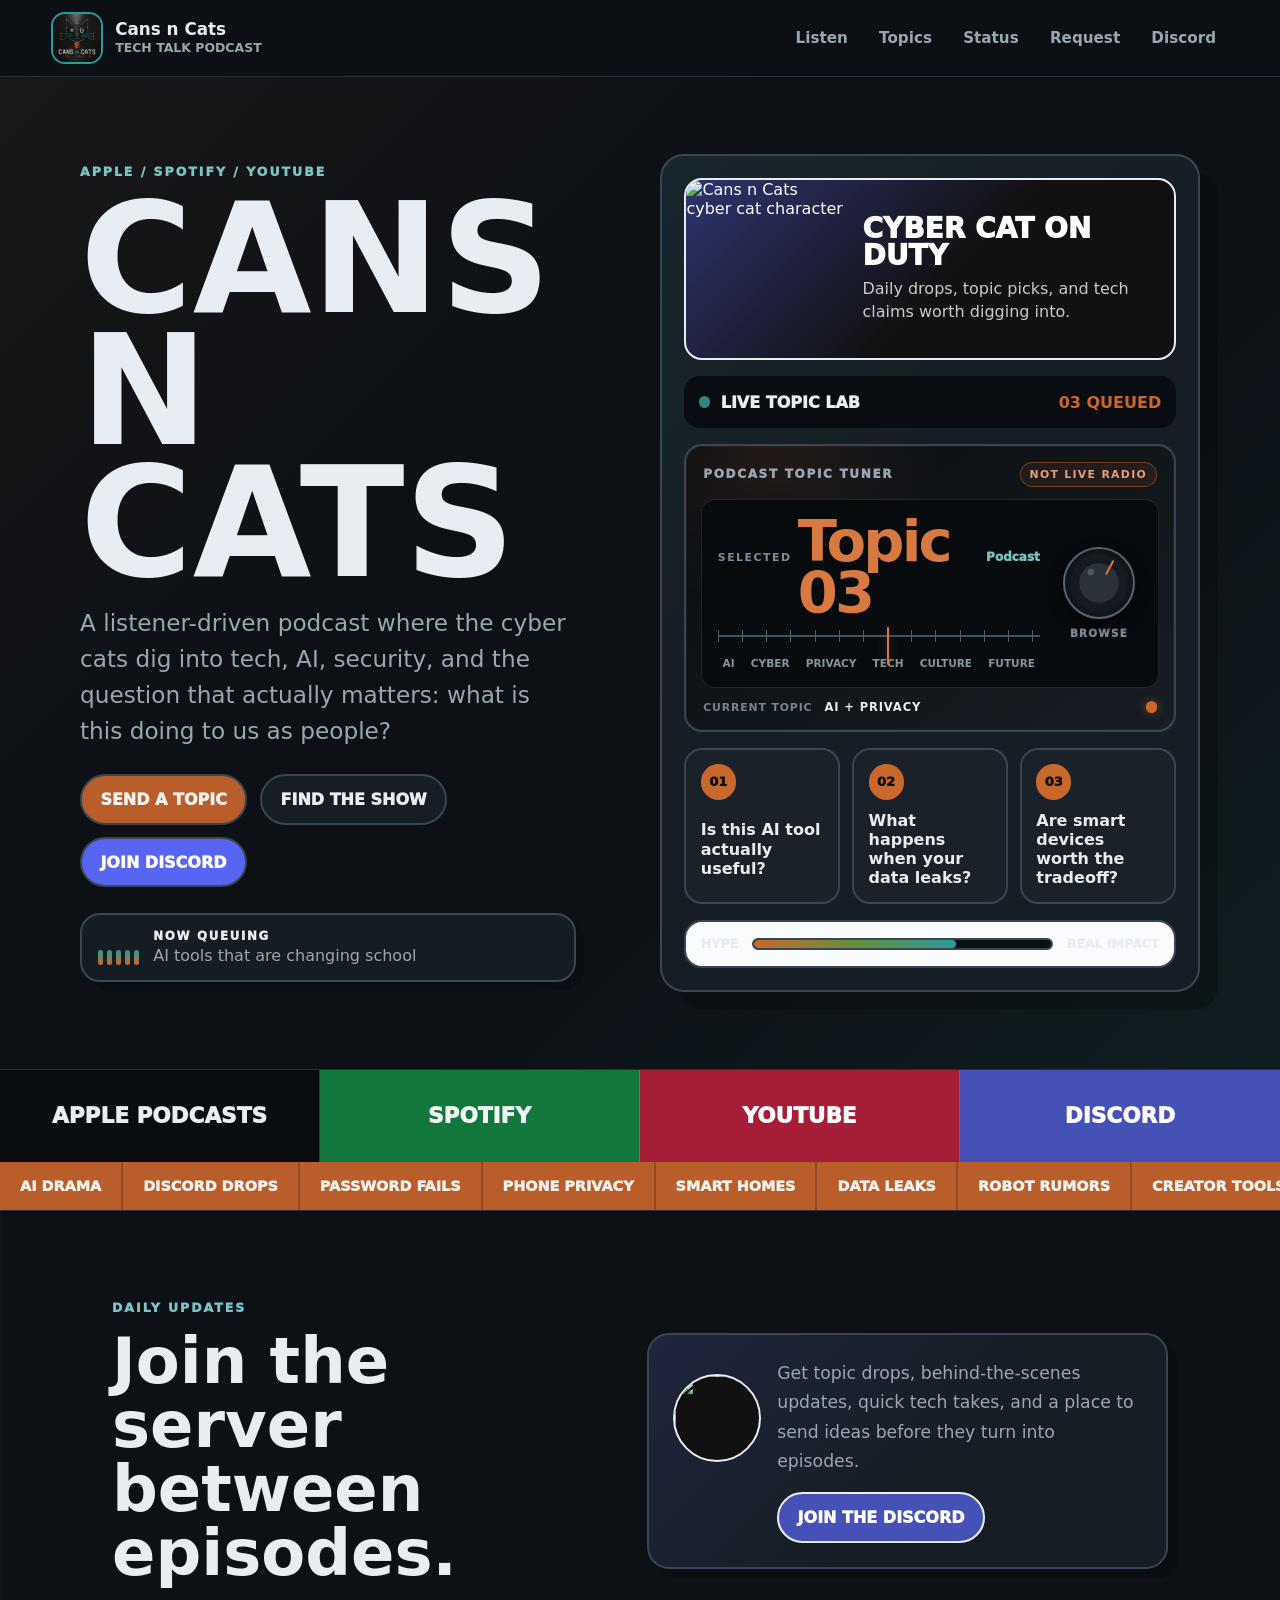
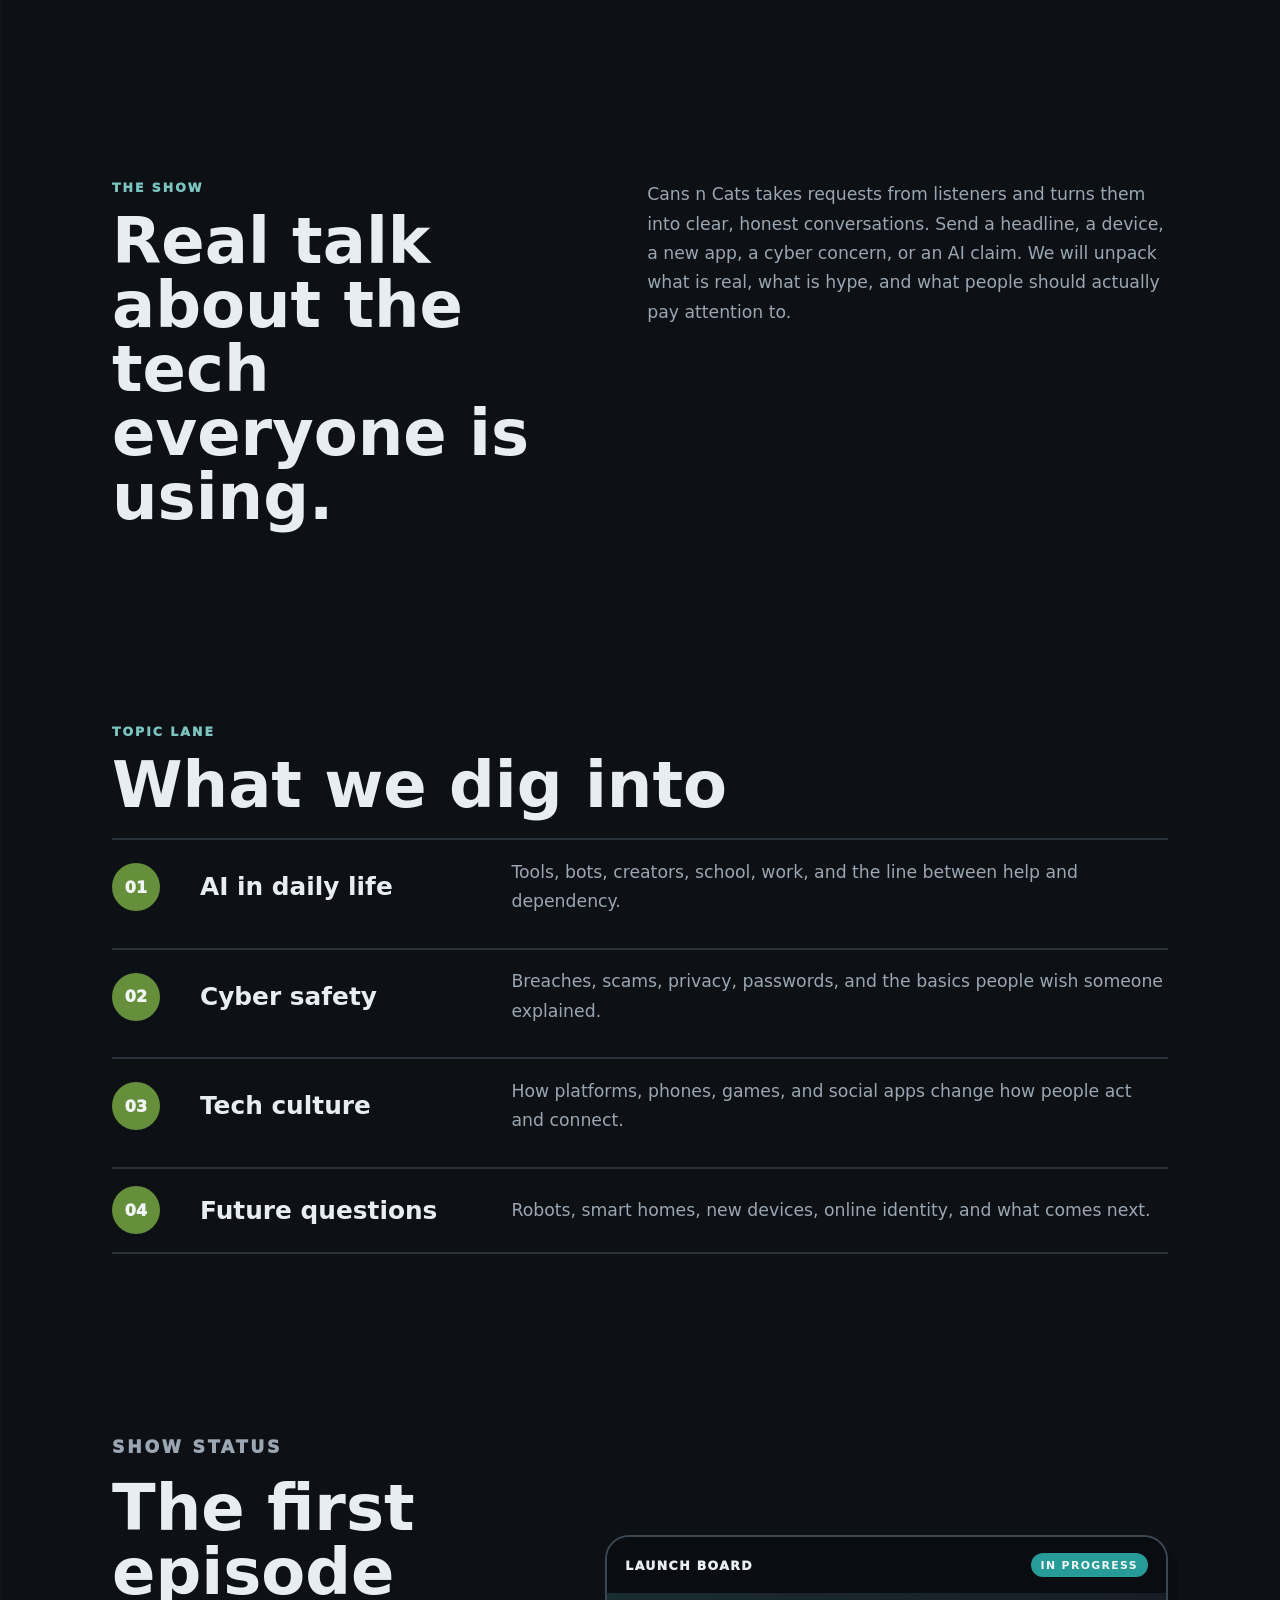
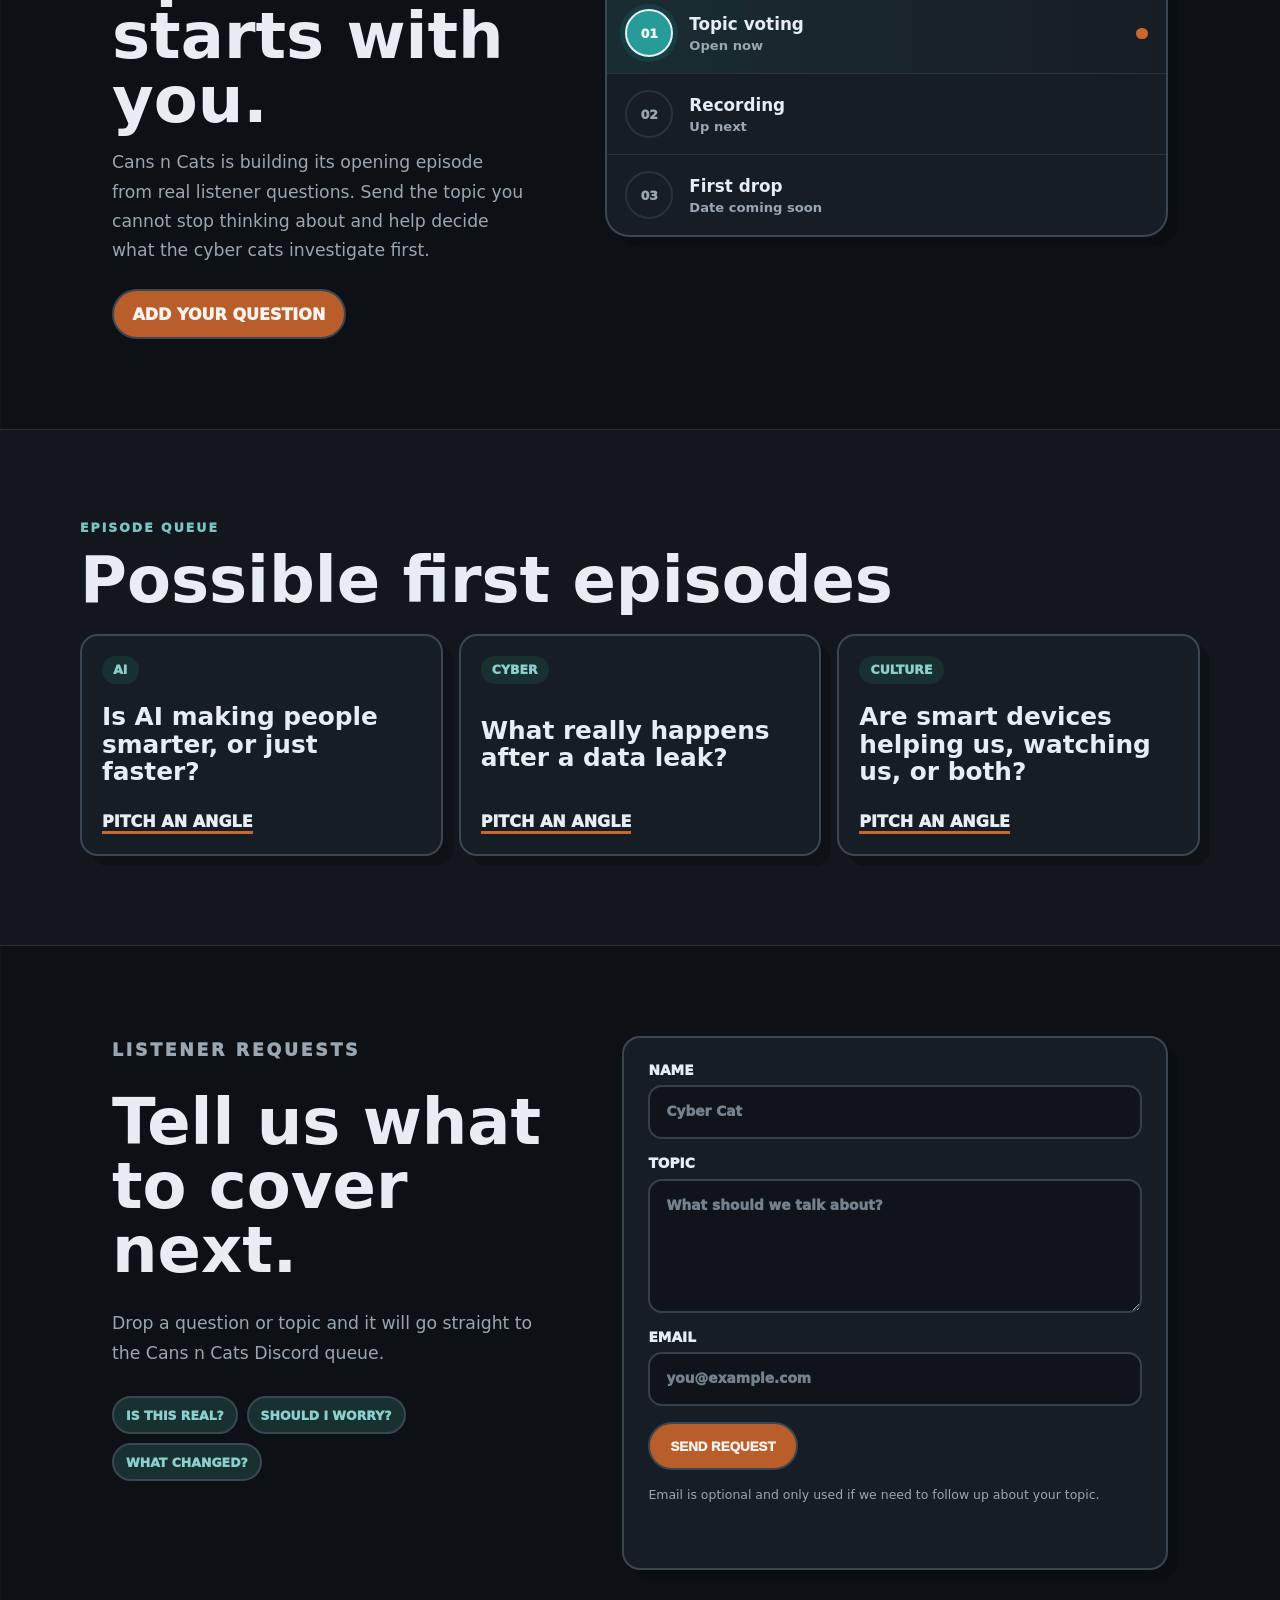
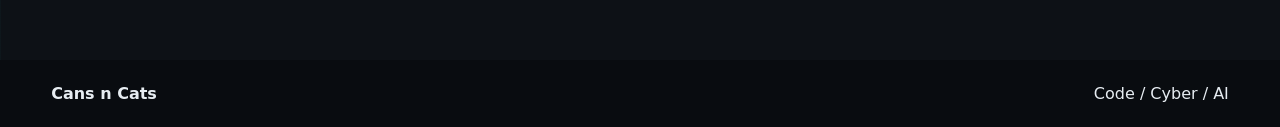
==== commit 07378197: "Clarify radio dial as podcast topic tuner" ====
--- a/index.html
+++ b/index.html
@@ -76,31 +76,31 @@
               <span>Live topic lab</span>
               <strong>03 queued</strong>
             </div>
-            <div class="radio-card" aria-label="Cans n Cats radio tuned to 98.7 FM">
+            <div class="radio-card" aria-label="Cans n Cats podcast topic tuner">
               <div class="radio-topline">
-                <span>Cans n Cats FM</span>
-                <strong>On air</strong>
+                <span>Podcast topic tuner</span>
+                <strong>Not live radio</strong>
               </div>
               <div class="radio-console">
                 <div class="tuner-window">
                   <div class="frequency-readout">
-                    <small>Now tuned</small>
-                    <strong>98.7</strong>
-                    <span>FM</span>
+                    <small>Selected</small>
+                    <strong>Topic 03</strong>
+                    <span>Podcast</span>
                   </div>
                   <div class="dial-scale" aria-hidden="true">
-                    <span>88</span>
-                    <span>92</span>
-                    <span>96</span>
-                    <span>100</span>
-                    <span>104</span>
-                    <span>108</span>
+                    <span>AI</span>
+                    <span>CYBER</span>
+                    <span>PRIVACY</span>
+                    <span>TECH</span>
+                    <span>CULTURE</span>
+                    <span>FUTURE</span>
                     <i class="dial-needle"></i>
                   </div>
                 </div>
                 <div class="tuning-control" aria-hidden="true">
                   <div class="tuning-knob"><i></i></div>
-                  <span>Tune</span>
+                  <span>Browse</span>
                 </div>
               </div>
               <div class="radio-footer">
--- a/styles.css
+++ b/styles.css
@@ -1570,3 +1570,206 @@
 textarea::placeholder {
   color: #75818c;
 }
+
+.radio-card {
+  position: relative;
+  overflow: hidden;
+  padding: 0.9rem;
+  border: 2px solid #3a4652;
+  border-radius: 18px;
+  background:
+    radial-gradient(circle at 18% 0%, rgba(201, 103, 45, 0.12), transparent 34%),
+    linear-gradient(145deg, #0a0d11, #171d23);
+  color: #e7edf2;
+  box-shadow: inset 0 0 0 1px rgba(255, 255, 255, 0.045);
+}
+
+.radio-card::after {
+  position: absolute;
+  inset: 0;
+  pointer-events: none;
+  background: repeating-linear-gradient(0deg, transparent 0 7px, rgba(255, 255, 255, 0.018) 8px);
+  content: "";
+}
+
+.radio-topline,
+.radio-footer {
+  position: relative;
+  z-index: 1;
+  display: flex;
+  align-items: center;
+  justify-content: space-between;
+  gap: 0.75rem;
+  text-transform: uppercase;
+}
+
+.radio-topline {
+  padding: 0.1rem 0.15rem 0.75rem;
+  color: #9aa6b2;
+  font-size: 0.75rem;
+  font-weight: 950;
+  letter-spacing: 0.14em;
+}
+
+.radio-topline strong {
+  border: 1px solid rgba(201, 103, 45, 0.5);
+  border-radius: 999px;
+  padding: 0.3rem 0.55rem;
+  background: rgba(201, 103, 45, 0.1);
+  color: #e0a17d;
+  font-size: 0.68rem;
+  letter-spacing: 0.12em;
+}
+
+.radio-console {
+  position: relative;
+  z-index: 1;
+  display: grid;
+  grid-template-columns: minmax(0, 1fr) 5.4rem;
+  gap: 1rem;
+  align-items: center;
+  padding: 1rem;
+  border: 1px solid rgba(255, 255, 255, 0.1);
+  border-radius: 14px;
+  background: #080b0e;
+}
+
+.tuner-window {
+  display: grid;
+  gap: 1rem;
+}
+
+.frequency-readout {
+  display: flex;
+  align-items: baseline;
+  gap: 0.4rem;
+}
+
+.frequency-readout small {
+  margin-right: auto;
+  color: #7f8b96;
+  font-size: 0.68rem;
+  font-weight: 900;
+  letter-spacing: 0.14em;
+  text-transform: uppercase;
+}
+
+.frequency-readout strong {
+  color: #d87942;
+  font-size: clamp(2.2rem, 6vw, 3.6rem);
+  line-height: 0.9;
+  letter-spacing: -0.05em;
+}
+
+.frequency-readout span {
+  color: #79c2bf;
+  font-size: 0.75rem;
+  font-weight: 950;
+}
+
+.dial-scale {
+  position: relative;
+  display: flex;
+  justify-content: space-between;
+  padding: 1.2rem 0.3rem 0.15rem;
+  border-top: 2px solid #44505a;
+  color: #89949e;
+  font-size: 0.66rem;
+  font-weight: 900;
+}
+
+.dial-scale::before {
+  position: absolute;
+  top: -0.45rem;
+  left: 0;
+  right: 0;
+  height: 0.75rem;
+  background: repeating-linear-gradient(90deg, #53606b 0 1px, transparent 1px 7.5%);
+  content: "";
+}
+
+.dial-needle {
+  position: absolute;
+  top: -0.65rem;
+  left: 52.5%;
+  width: 2px;
+  height: 2.35rem;
+  border-radius: 999px;
+  background: #d87942;
+  box-shadow: 0 0 10px rgba(216, 121, 66, 0.45);
+}
+
+.tuning-control {
+  display: grid;
+  justify-items: center;
+  gap: 0.5rem;
+  color: #7f8b96;
+  font-size: 0.65rem;
+  font-weight: 950;
+  letter-spacing: 0.12em;
+  text-transform: uppercase;
+}
+
+.tuning-knob {
+  position: relative;
+  width: 4.5rem;
+  height: 4.5rem;
+  border: 2px solid #59636d;
+  border-radius: 50%;
+  background:
+    radial-gradient(circle at 38% 34%, #4b555e 0 5%, transparent 6%),
+    radial-gradient(circle, #2a3138 0 40%, #151a20 42% 64%, #080b0e 66%);
+  box-shadow: inset 0 0 0 5px #10151a, 0 6px 14px rgba(0, 0, 0, 0.5);
+}
+
+.tuning-knob i {
+  position: absolute;
+  top: 0.45rem;
+  left: 50%;
+  width: 2px;
+  height: 1rem;
+  border-radius: 999px;
+  background: #d87942;
+  transform: rotate(28deg);
+  transform-origin: 50% 1.8rem;
+}
+
+.radio-footer {
+  padding: 0.75rem 0.15rem 0.1rem;
+  color: #77838e;
+  font-size: 0.68rem;
+  font-weight: 900;
+  letter-spacing: 0.08em;
+}
+
+.radio-footer strong {
+  margin-right: auto;
+  color: #e7edf2;
+  font-size: 0.72rem;
+}
+
+.on-air-light {
+  width: 0.7rem;
+  height: 0.7rem;
+  border-radius: 50%;
+  background: #c9672d;
+  box-shadow: 0 0 10px rgba(201, 103, 45, 0.5);
+  animation: livePulse 1.8s infinite;
+}
+
+@media (max-width: 520px) {
+  .radio-console {
+    grid-template-columns: 1fr;
+  }
+
+  .tuning-control {
+    grid-template-columns: auto auto;
+    justify-content: center;
+    align-items: center;
+  }
+
+  .tuning-knob {
+    width: 3.8rem;
+    height: 3.8rem;
+  }
+}
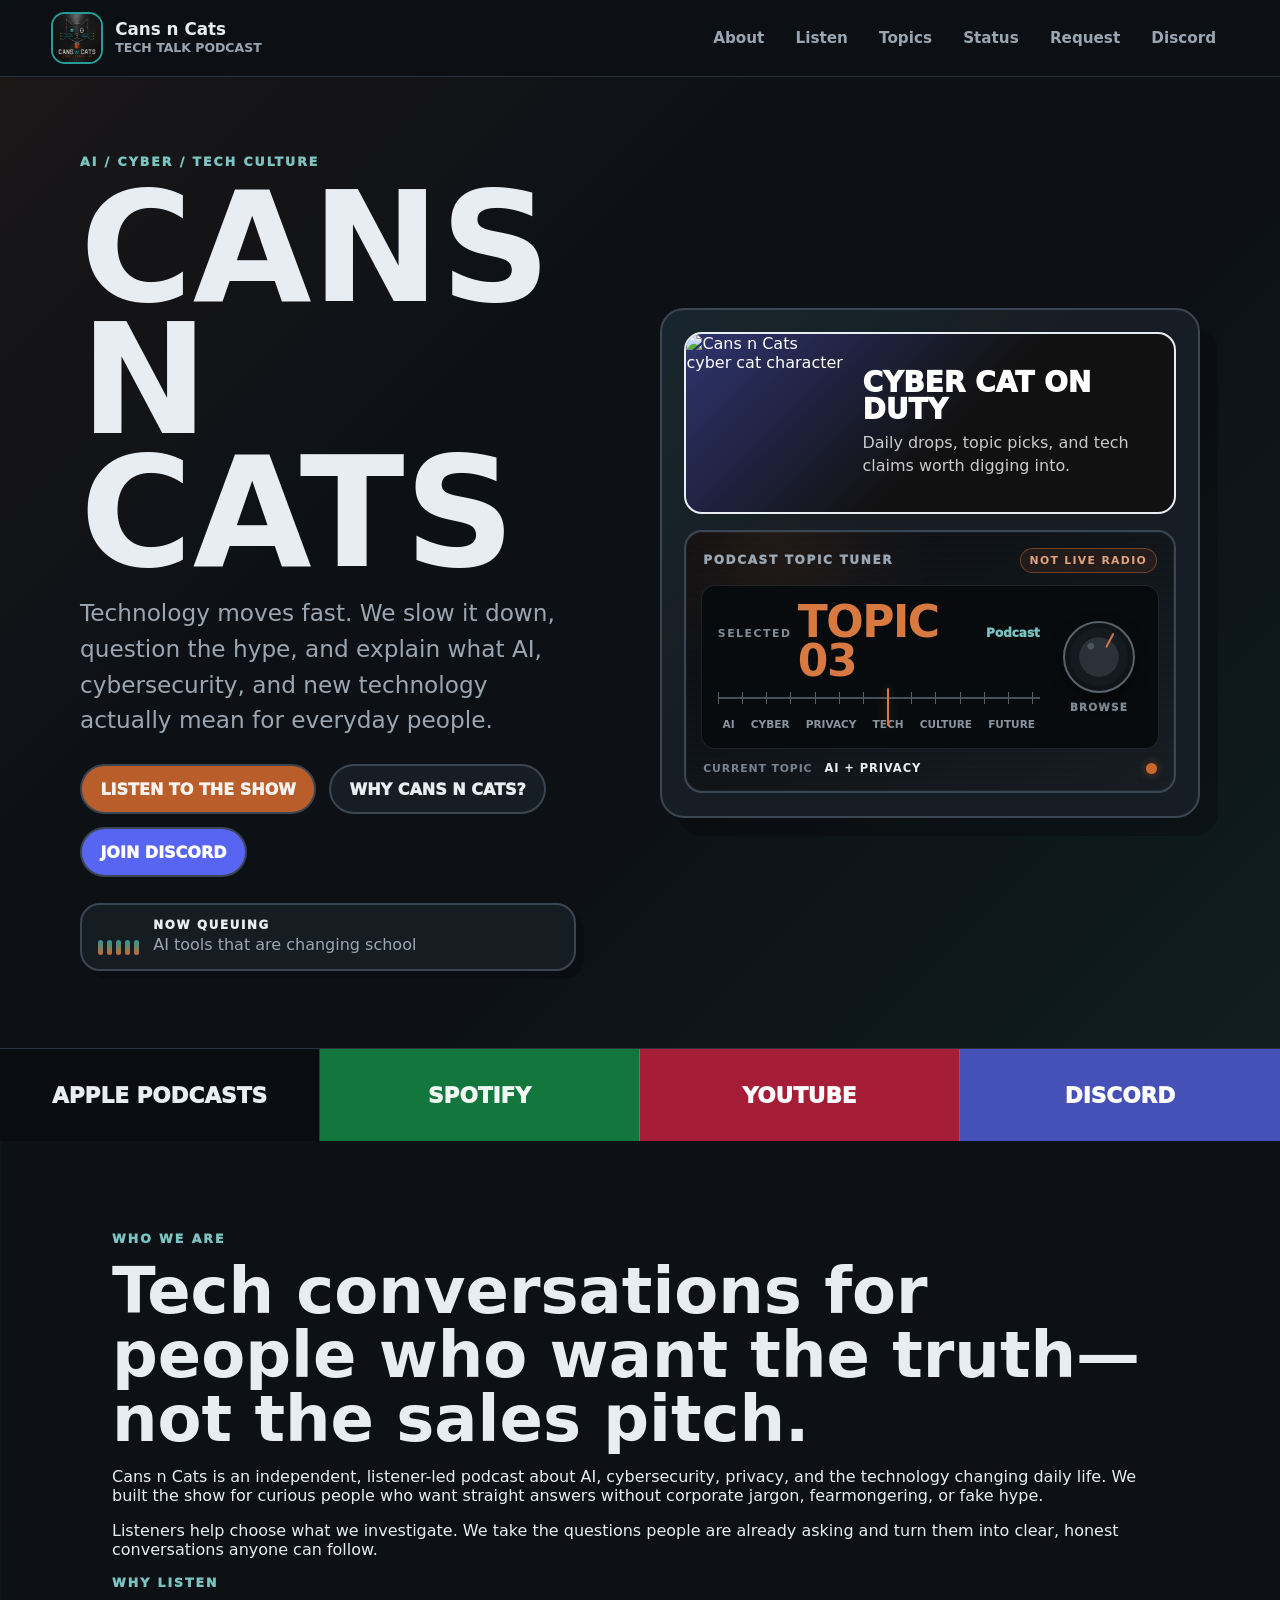
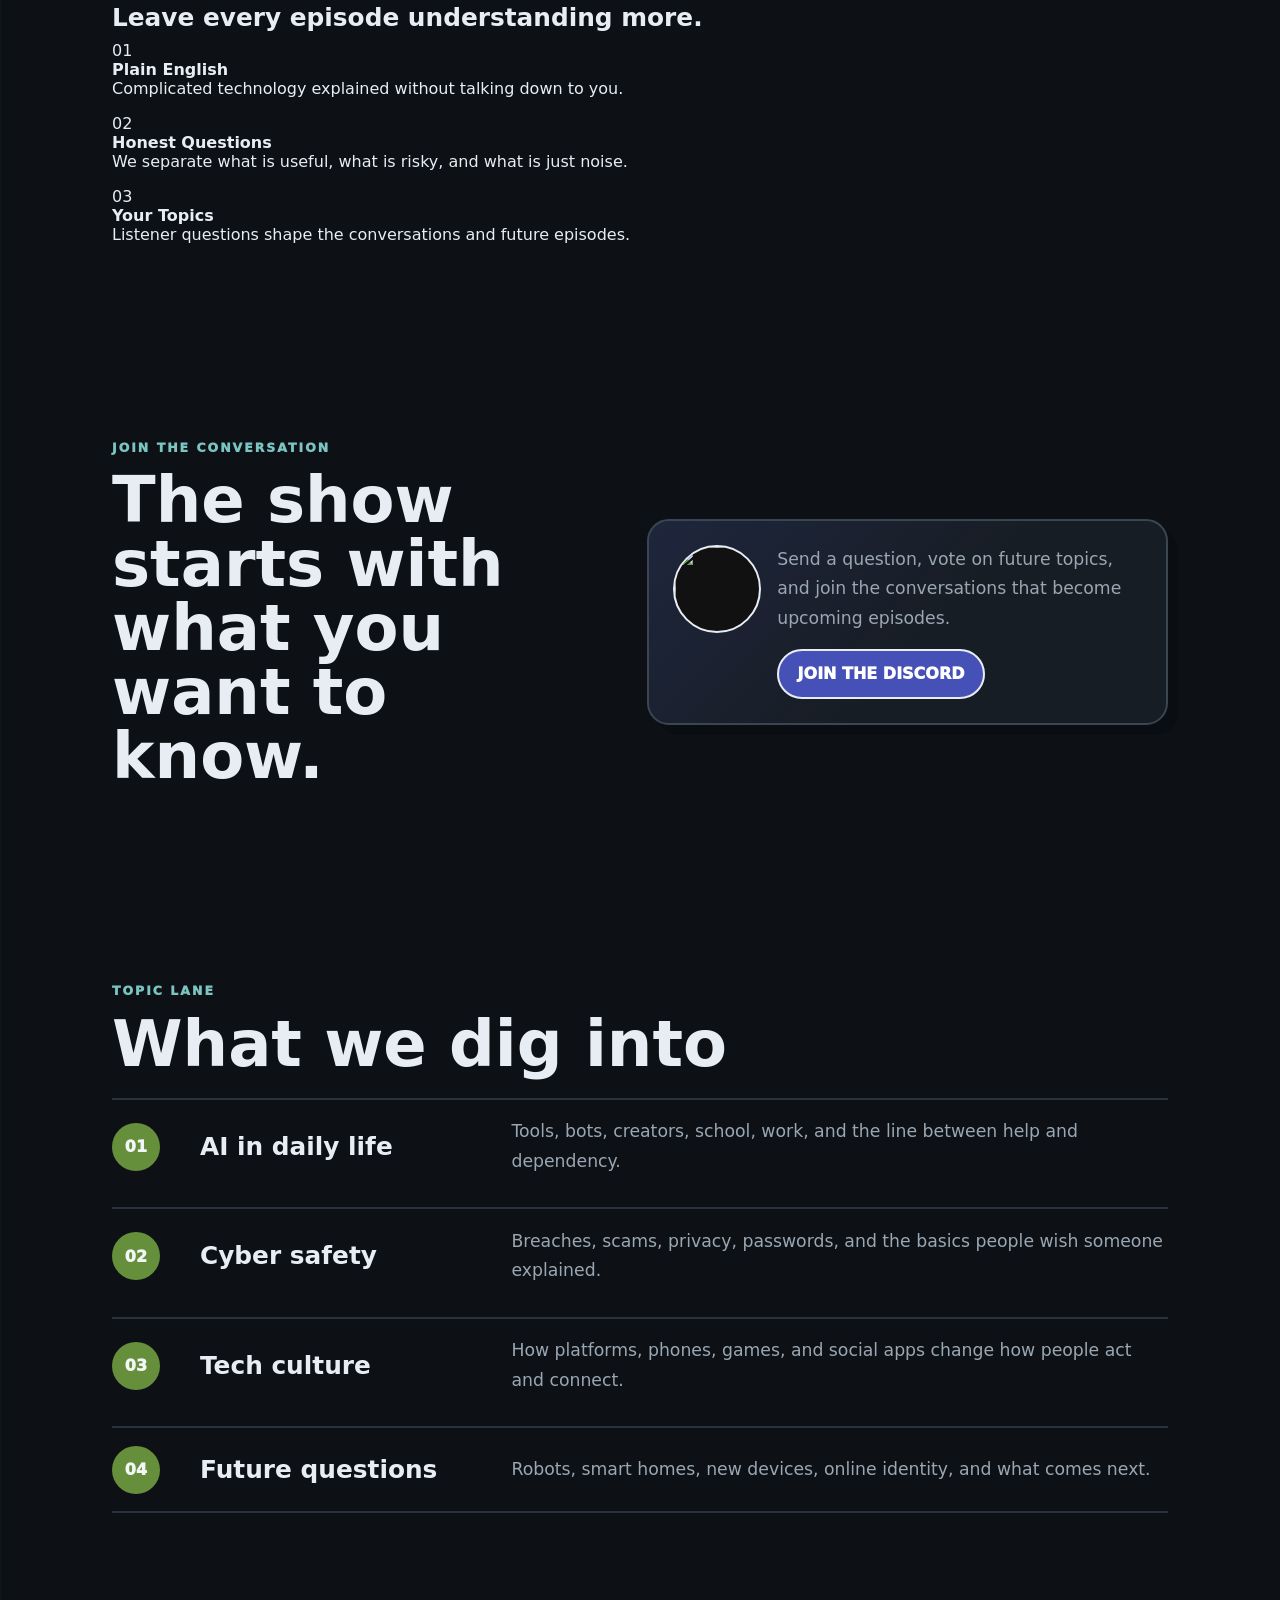
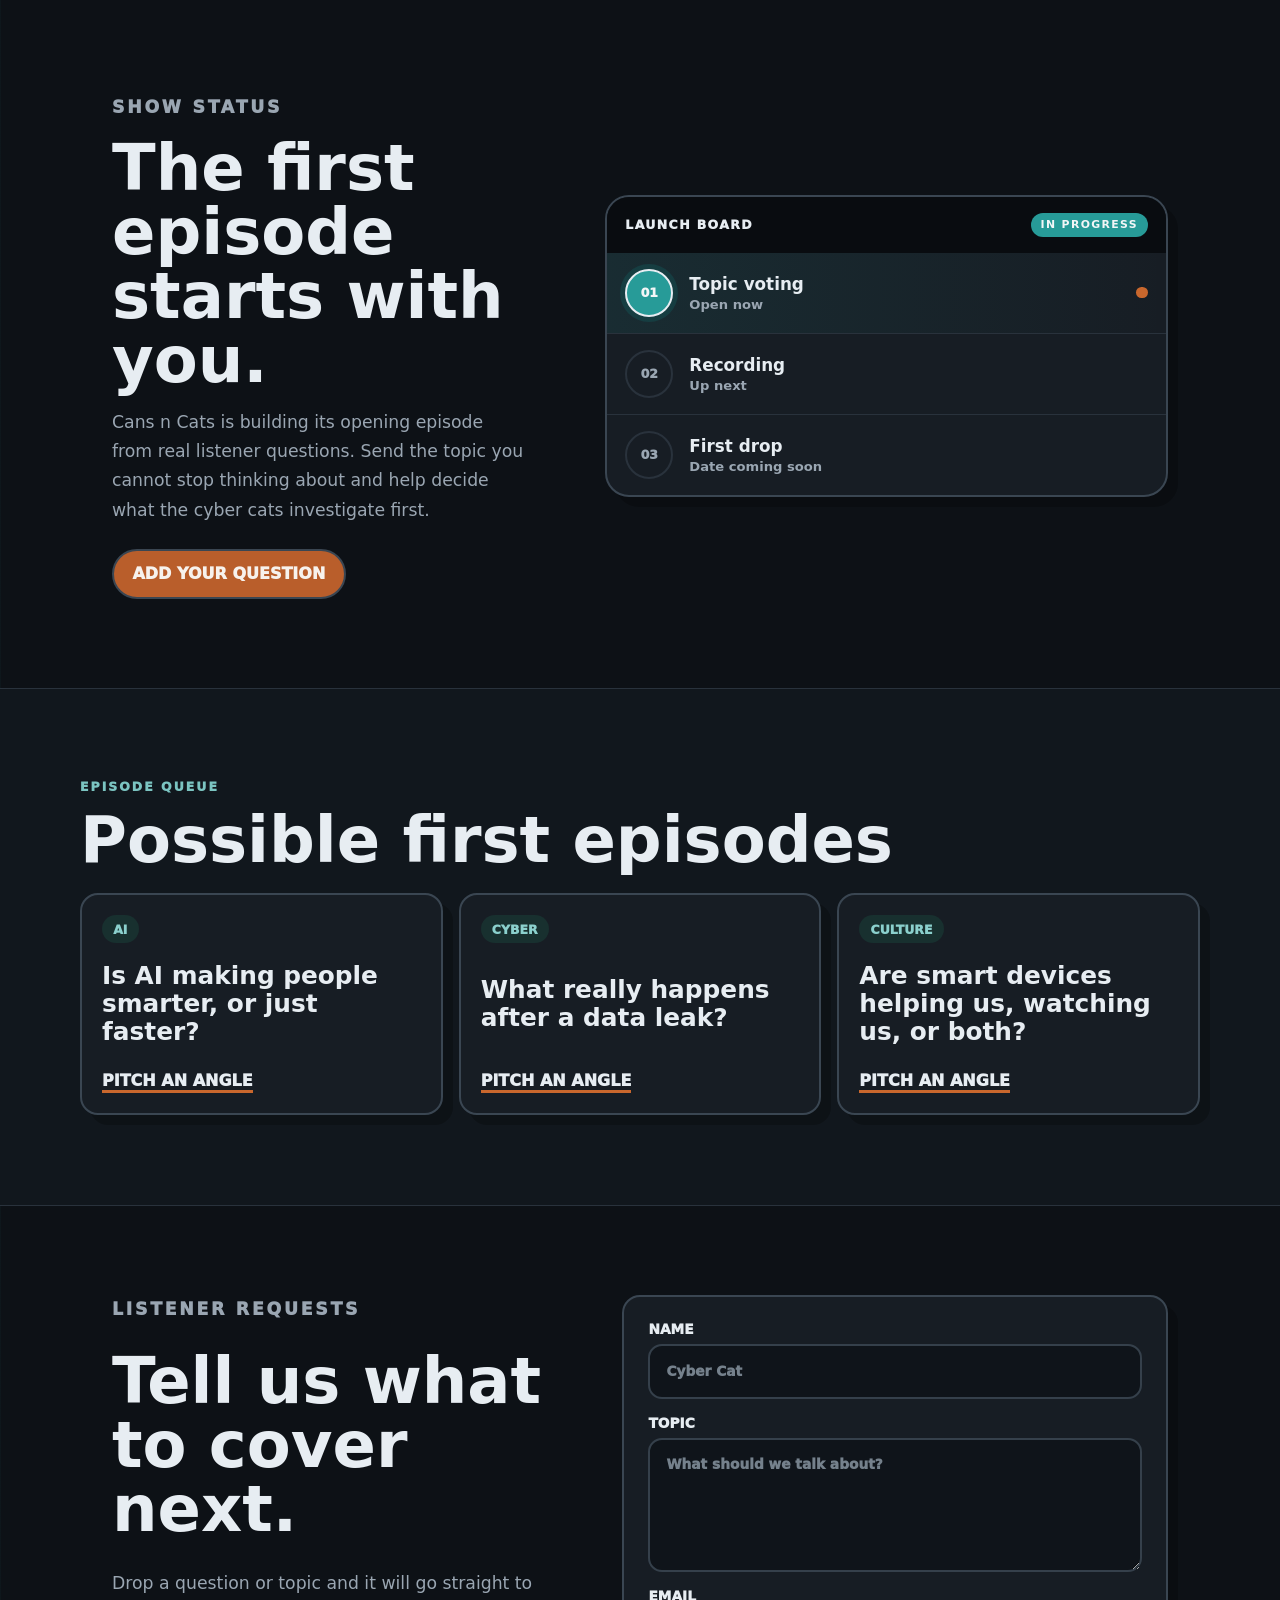
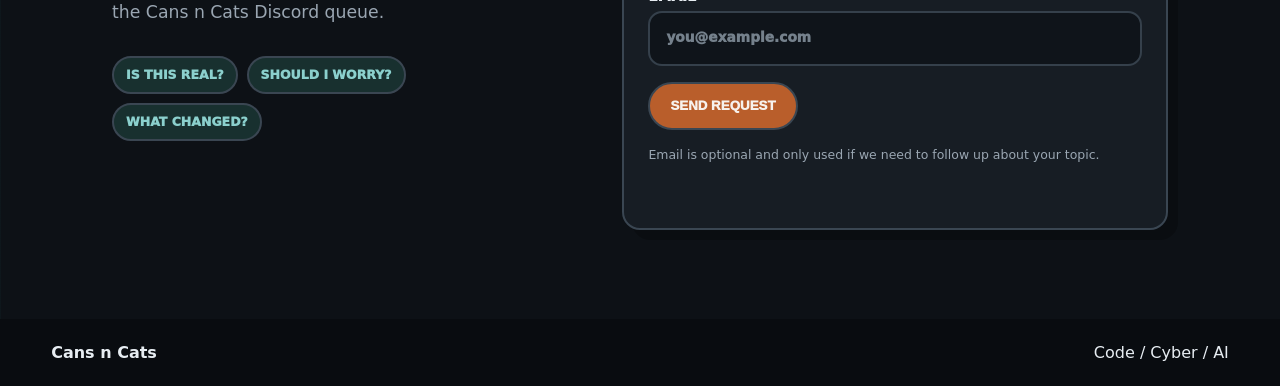
==== commit 0d615937: "Clarify Cans n Cats story and simplify homepage" ====
--- a/index.html
+++ b/index.html
@@ -23,6 +23,7 @@
         </span>
       </a>
       <nav aria-label="Main navigation">
+        <a href="#about">About</a>
         <a href="#listen">Listen</a>
         <a href="#topics">Topics</a>
         <a href="#status">Status</a>
@@ -35,16 +36,16 @@
       <section class="hero" aria-labelledby="hero-title">
         <div class="hero-inner">
           <div class="hero-copy">
-            <p class="kicker">Apple / Spotify / YouTube</p>
+            <p class="kicker">AI / Cyber / Tech Culture</p>
             <h1 id="hero-title">Cans n Cats</h1>
             <p class="lede">
-              A listener-driven podcast where the cyber cats dig into tech,
-              AI, security, and the question that actually matters: what is
-              this doing to us as people?
+              Technology moves fast. We slow it down, question the hype, and
+              explain what AI, cybersecurity, and new technology actually mean
+              for everyday people.
             </p>
             <div class="actions">
-              <a class="button primary" href="#request">Send a topic</a>
-              <a class="button ghost" href="#listen">Find the show</a>
+              <a class="button primary" href="#listen">Listen to the show</a>
+              <a class="button ghost" href="#about">Why Cans n Cats?</a>
               <a class="button discord-button" href="https://discord.gg/otoro" target="_blank" rel="noreferrer">
                 Join Discord
               </a>
@@ -63,18 +64,13 @@
               </p>
             </div>
           </div>
-          <div class="hero-visual" aria-label="Live Cans n Cats topic board">
+          <div class="hero-visual" aria-label="Cans n Cats podcast topic board">
             <div class="mascot-card">
               <img src="cat-character.png" alt="Cans n Cats cyber cat character" />
               <div>
                 <p>Cyber Cat on duty</p>
                 <span>Daily drops, topic picks, and tech claims worth digging into.</span>
               </div>
-            </div>
-            <div class="board-top">
-              <span class="live-dot" aria-hidden="true"></span>
-              <span>Live topic lab</span>
-              <strong>03 queued</strong>
             </div>
             <div class="radio-card" aria-label="Cans n Cats podcast topic tuner">
               <div class="radio-topline">
@@ -109,25 +105,6 @@
                 <i class="on-air-light" aria-hidden="true"></i>
               </div>
             </div>
-            <div class="prompt-stack">
-              <article>
-                <span>01</span>
-                <p>Is this AI tool actually useful?</p>
-              </article>
-              <article>
-                <span>02</span>
-                <p>What happens when your data leaks?</p>
-              </article>
-              <article>
-                <span>03</span>
-                <p>Are smart devices worth the tradeoff?</p>
-              </article>
-            </div>
-            <div class="impact-meter" aria-label="Hype to real impact meter">
-              <span>Hype</span>
-              <div><i></i></div>
-              <span>Real impact</span>
-            </div>
           </div>
         </div>
       </section>
@@ -147,57 +124,66 @@
         </a>
       </section>
 
-      <section class="ticker" aria-label="Listener topic ideas">
-        <div class="ticker-track">
-          <span>AI drama</span>
-          <span>Discord drops</span>
-          <span>Password fails</span>
-          <span>Phone privacy</span>
-          <span>Smart homes</span>
-          <span>Data leaks</span>
-          <span>Robot rumors</span>
-          <span>Creator tools</span>
-          <span>Future jobs</span>
-          <span>AI drama</span>
-          <span>Discord drops</span>
-          <span>Password fails</span>
-          <span>Phone privacy</span>
-          <span>Smart homes</span>
-          <span>Data leaks</span>
-          <span>Robot rumors</span>
-          <span>Creator tools</span>
-          <span>Future jobs</span>
+      <section id="about" class="section about" aria-labelledby="about-title">
+        <div class="about-story">
+          <p class="kicker">Who We Are</p>
+          <h2 id="about-title">Tech conversations for people who want the truth—not the sales pitch.</h2>
+          <p>
+            Cans n Cats is an independent, listener-led podcast about AI,
+            cybersecurity, privacy, and the technology changing daily life.
+            We built the show for curious people who want straight answers
+            without corporate jargon, fearmongering, or fake hype.
+          </p>
+          <p>
+            Listeners help choose what we investigate. We take the questions
+            people are already asking and turn them into clear, honest
+            conversations anyone can follow.
+          </p>
+        </div>
+        <div class="why-listen" aria-labelledby="why-title">
+          <p class="kicker">Why Listen</p>
+          <h3 id="why-title">Leave every episode understanding more.</h3>
+          <div class="reason-list">
+            <article>
+              <span>01</span>
+              <div>
+                <strong>Plain English</strong>
+                <p>Complicated technology explained without talking down to you.</p>
+              </div>
+            </article>
+            <article>
+              <span>02</span>
+              <div>
+                <strong>Honest Questions</strong>
+                <p>We separate what is useful, what is risky, and what is just noise.</p>
+              </div>
+            </article>
+            <article>
+              <span>03</span>
+              <div>
+                <strong>Your Topics</strong>
+                <p>Listener questions shape the conversations and future episodes.</p>
+              </div>
+            </article>
+          </div>
         </div>
       </section>
 
       <section class="section community" aria-labelledby="community-title">
         <div>
-          <p class="kicker">Daily Updates</p>
-          <h2 id="community-title">Join the server between episodes.</h2>
+          <p class="kicker">Join the Conversation</p>
+          <h2 id="community-title">The show starts with what you want to know.</h2>
         </div>
         <div class="community-card">
           <img class="community-mascot" src="cat-character.png" alt="" />
           <p>
-            Get topic drops, behind-the-scenes updates, quick tech takes, and
-            a place to send ideas before they turn into episodes.
+            Send a question, vote on future topics, and join the conversations
+            that become upcoming episodes.
           </p>
           <a href="https://discord.gg/otoro" target="_blank" rel="noreferrer">
             Join the Discord
           </a>
         </div>
-      </section>
-
-      <section class="intro section" aria-labelledby="intro-title">
-        <div>
-          <p class="kicker">The Show</p>
-          <h2 id="intro-title">Real talk about the tech everyone is using.</h2>
-        </div>
-        <p>
-          Cans n Cats takes requests from listeners and turns them into clear,
-          honest conversations. Send a headline, a device, a new app, a cyber
-          concern, or an AI claim. We will unpack what is real, what is hype,
-          and what people should actually pay attention to.
-        </p>
       </section>
 
       <section id="topics" class="section topics" aria-labelledby="topics-title">
--- a/styles.css
+++ b/styles.css
@@ -1656,9 +1656,10 @@
 
 .frequency-readout strong {
   color: #d87942;
-  font-size: clamp(2.2rem, 6vw, 3.6rem);
+  font-size: clamp(1.65rem, 4.5vw, 2.75rem);
   line-height: 0.9;
-  letter-spacing: -0.05em;
+  letter-spacing: -0.035em;
+  text-transform: uppercase;
 }
 
 .frequency-readout span {
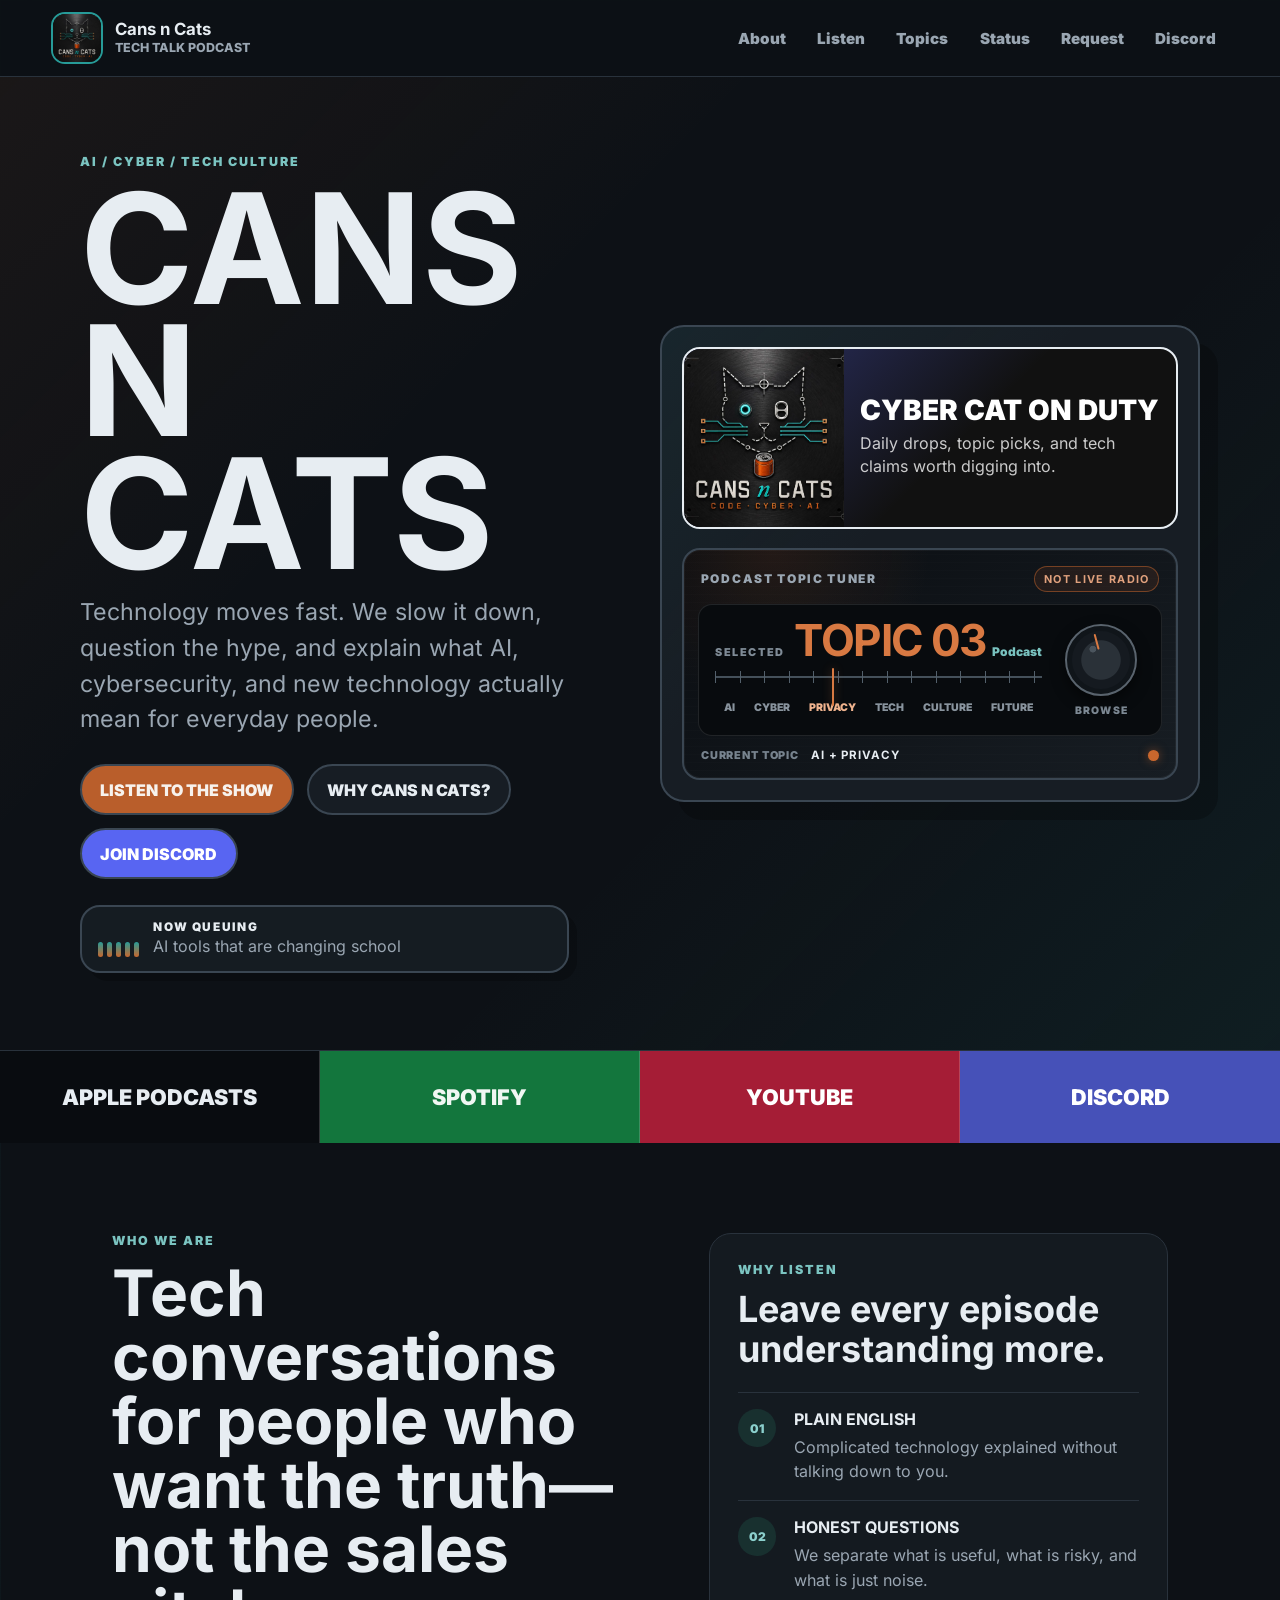
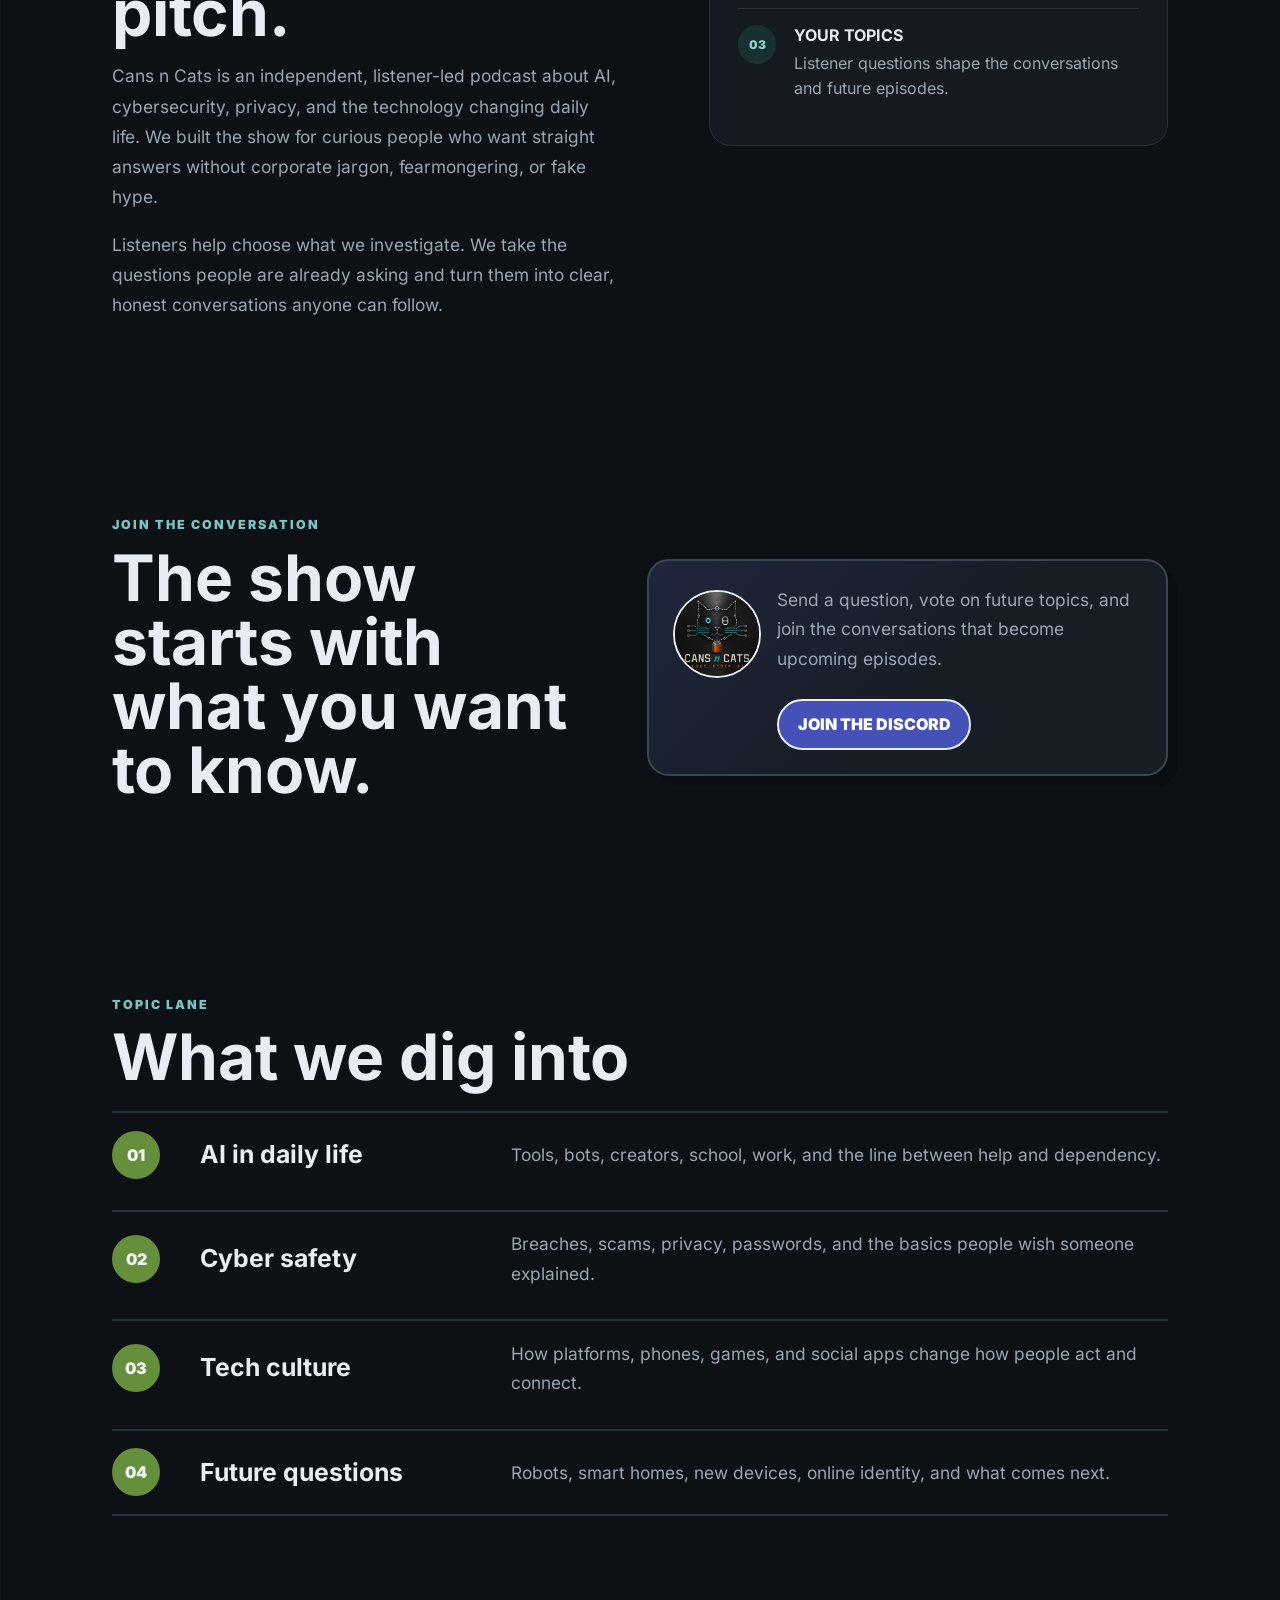
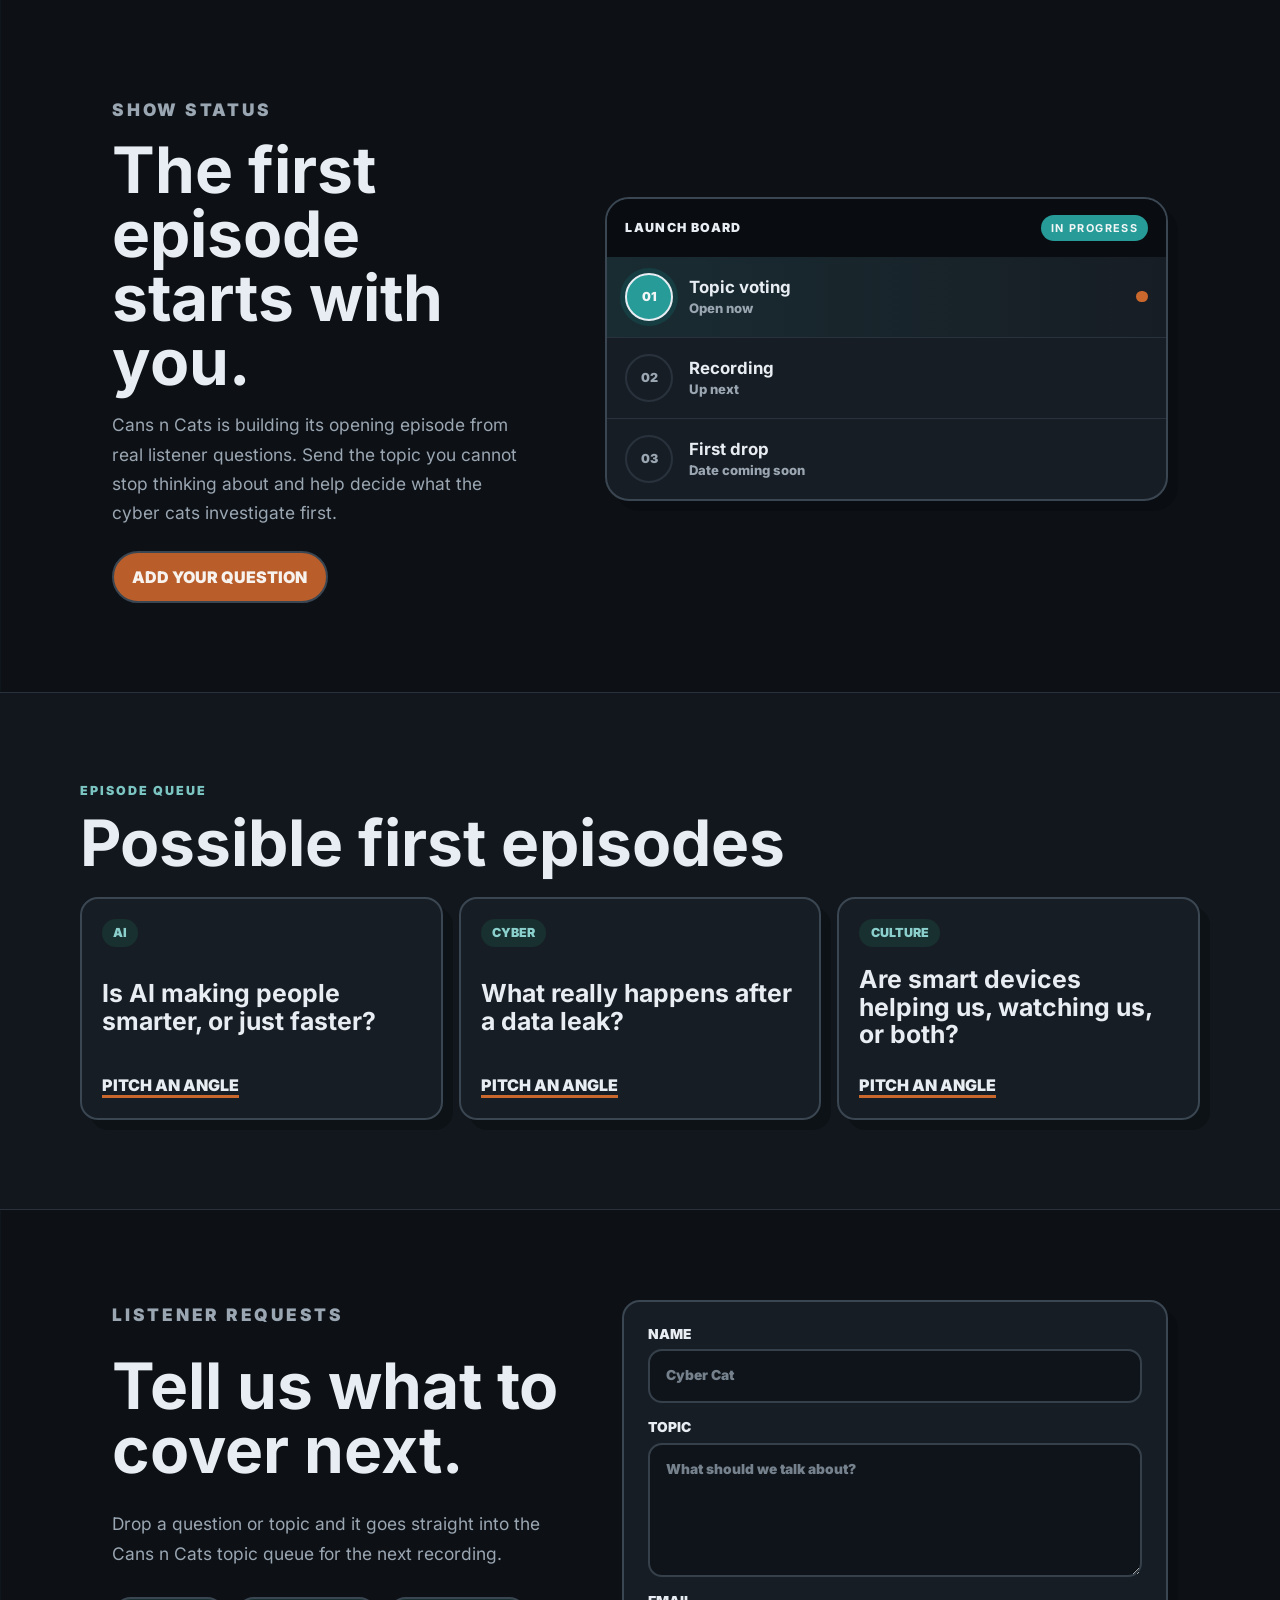
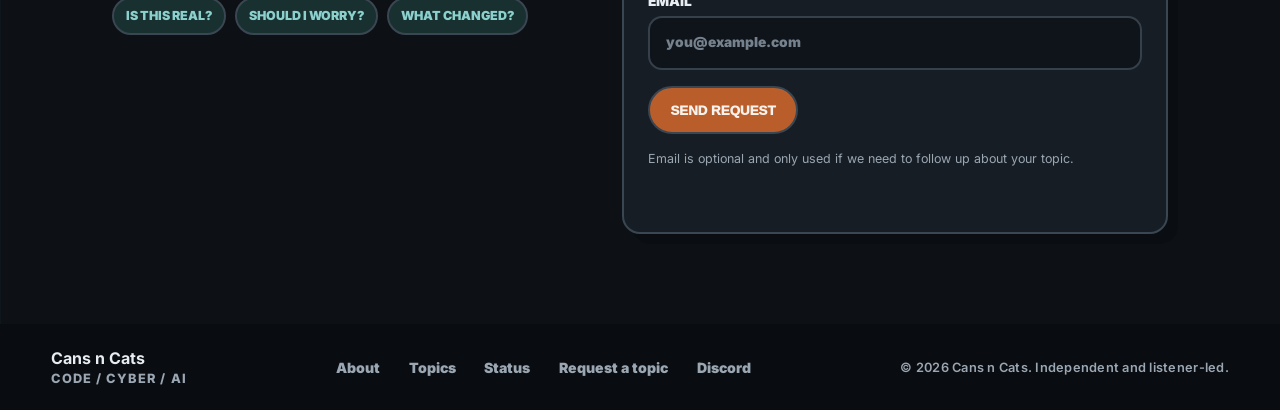
==== commit 487e0e68: "Site upgrades: real logo art, phone nav, SEO/share metadata, interactive tuner, durable topic queue " ====
--- a/index.html
+++ b/index.html
@@ -3,26 +3,78 @@
   <head>
     <meta charset="utf-8" />
     <meta name="viewport" content="width=device-width, initial-scale=1" />
+    <meta name="color-scheme" content="dark" />
+    <meta name="theme-color" content="#0d1116" />
+    <title>Cans n Cats | Tech Talk Podcast</title>
     <meta
       name="description"
-      content="Cans n Cats is a podcast about technology, cyber, AI, and what tech is doing to real people."
+      content="Cans n Cats is a listener-led podcast about AI, cybersecurity, privacy, and the technology changing everyday life. Plain English, honest questions, your topics."
     />
-    <title>Cans n Cats | Tech Talk Podcast</title>
-    <link rel="icon" href="image.webp" />
-    <link rel="preload" href="image.webp" as="image" />
-    <link rel="preload" href="cat-character.png" as="image" />
-    <link rel="stylesheet" href="styles.css" />
+    <link rel="canonical" href="https://cansncats.com/" />
+    <meta property="og:type" content="website" />
+    <meta property="og:site_name" content="Cans n Cats" />
+    <meta property="og:title" content="Cans n Cats | Tech Talk Podcast" />
+    <meta
+      property="og:description"
+      content="Straight answers about AI, cyber, and the tech changing everyday life. Listeners pick the topics."
+    />
+    <meta property="og:url" content="https://cansncats.com/" />
+    <meta property="og:image" content="https://cansncats.com/og-image.jpg" />
+    <meta property="og:image:width" content="1200" />
+    <meta property="og:image:height" content="630" />
+    <meta property="og:image:alt" content="Cans n Cats cyber cat logo next to the words Tech talk podcast" />
+    <meta name="twitter:card" content="summary_large_image" />
+    <meta name="twitter:title" content="Cans n Cats | Tech Talk Podcast" />
+    <meta
+      name="twitter:description"
+      content="Straight answers about AI, cyber, and the tech changing everyday life. Listeners pick the topics."
+    />
+    <meta name="twitter:image" content="https://cansncats.com/og-image.jpg" />
+    <link rel="icon" href="/favicon.ico" sizes="48x48" />
+    <link rel="icon" href="/icon-192.png" type="image/png" sizes="192x192" />
+    <link rel="apple-touch-icon" href="/apple-touch-icon.png" />
+    <link rel="manifest" href="/site.webmanifest" />
+    <link rel="preload" href="/fonts/inter-latin-wght-normal.woff2" as="font" type="font/woff2" crossorigin />
+    <link rel="preload" href="/image.webp" as="image" />
+    <link rel="stylesheet" href="/styles.css?v=dev" />
+    <script type="application/ld+json">
+      {
+        "@context": "https://schema.org",
+        "@graph": [
+          {
+            "@type": "PodcastSeries",
+            "@id": "https://cansncats.com/#podcast",
+            "name": "Cans n Cats",
+            "url": "https://cansncats.com/",
+            "description": "A listener-led podcast about AI, cybersecurity, privacy, and the technology changing everyday life.",
+            "image": "https://cansncats.com/icon-512.png",
+            "inLanguage": "en",
+            "genre": ["Technology", "Artificial Intelligence", "Cybersecurity", "Tech Culture"],
+            "sameAs": ["https://discord.gg/otoro"]
+          },
+          {
+            "@type": "WebSite",
+            "@id": "https://cansncats.com/#website",
+            "url": "https://cansncats.com/",
+            "name": "Cans n Cats",
+            "inLanguage": "en",
+            "about": { "@id": "https://cansncats.com/#podcast" }
+          }
+        ]
+      }
+    </script>
   </head>
   <body>
+    <a class="skip-link" href="#top">Skip to content</a>
     <header class="site-header">
       <a class="brand" href="#top" aria-label="Cans n Cats home">
-        <img src="image.webp" alt="Cans n Cats logo" />
+        <img src="/image.webp" alt="Cans n Cats logo" width="1024" height="1024" />
         <span>
           <strong>Cans n Cats</strong>
           <small>Tech talk podcast</small>
         </span>
       </a>
-      <nav aria-label="Main navigation">
+      <nav id="siteNav" aria-label="Main navigation">
         <a href="#about">About</a>
         <a href="#listen">Listen</a>
         <a href="#topics">Topics</a>
@@ -66,7 +118,7 @@
           </div>
           <div class="hero-visual" aria-label="Cans n Cats podcast topic board">
             <div class="mascot-card">
-              <img src="cat-character.png" alt="Cans n Cats cyber cat character" />
+              <img src="/image.webp" alt="Cans n Cats cyber cat logo" width="1024" height="1024" />
               <div>
                 <p>Cyber Cat on duty</p>
                 <span>Daily drops, topic picks, and tech claims worth digging into.</span>
@@ -81,27 +133,29 @@
                 <div class="tuner-window">
                   <div class="frequency-readout">
                     <small>Selected</small>
-                    <strong>Topic 03</strong>
+                    <strong id="tunerTopic">Topic 03</strong>
                     <span>Podcast</span>
                   </div>
-                  <div class="dial-scale" aria-hidden="true">
-                    <span>AI</span>
-                    <span>CYBER</span>
-                    <span>PRIVACY</span>
-                    <span>TECH</span>
-                    <span>CULTURE</span>
-                    <span>FUTURE</span>
-                    <i class="dial-needle"></i>
+                  <div class="dial-scale" role="group" aria-label="Pick a topic lane">
+                    <button type="button" class="station" data-station="0" aria-pressed="false">AI</button>
+                    <button type="button" class="station" data-station="1" aria-pressed="false">Cyber</button>
+                    <button type="button" class="station" data-station="2" aria-pressed="true">Privacy</button>
+                    <button type="button" class="station" data-station="3" aria-pressed="false">Tech</button>
+                    <button type="button" class="station" data-station="4" aria-pressed="false">Culture</button>
+                    <button type="button" class="station" data-station="5" aria-pressed="false">Future</button>
+                    <i class="dial-needle" aria-hidden="true"></i>
                   </div>
                 </div>
-                <div class="tuning-control" aria-hidden="true">
-                  <div class="tuning-knob"><i></i></div>
+                <div class="tuning-control">
+                  <button type="button" class="tuning-knob" id="tunerKnob" aria-label="Tune to the next topic lane">
+                    <i aria-hidden="true"></i>
+                  </button>
                   <span>Browse</span>
                 </div>
               </div>
               <div class="radio-footer">
                 <span>Current topic</span>
-                <strong>AI + Privacy</strong>
+                <strong id="tunerCurrent">AI + Privacy</strong>
                 <i class="on-air-light" aria-hidden="true"></i>
               </div>
             </div>
@@ -175,10 +229,11 @@
           <h2 id="community-title">The show starts with what you want to know.</h2>
         </div>
         <div class="community-card">
-          <img class="community-mascot" src="cat-character.png" alt="" />
+          <img class="community-mascot" src="/image.webp" alt="" width="1024" height="1024" loading="lazy" decoding="async" />
           <p>
             Send a question, vote on future topics, and join the conversations
             that become upcoming episodes.
+            <span class="community-count" id="communityCount" hidden></span>
           </p>
           <a href="https://discord.gg/otoro" target="_blank" rel="noreferrer">
             Join the Discord
@@ -286,8 +341,8 @@
           <p class="kicker">Listener Requests</p>
           <h2 id="request-title">Tell us what to cover next.</h2>
           <p>
-            Drop a question or topic and it will go straight to the Cans n Cats
-            Discord queue.
+            Drop a question or topic and it goes straight into the Cans n Cats
+            topic queue for the next recording.
           </p>
           <div class="request-chips" aria-label="Request examples">
             <span>Is this real?</span>
@@ -303,7 +358,7 @@
           </label>
           <label>
             Name
-            <input name="name" autocomplete="name" placeholder="Cyber Cat" />
+            <input name="name" autocomplete="name" placeholder="Cyber Cat" maxlength="80" />
           </label>
           <label>
             Topic
@@ -311,12 +366,13 @@
               name="topic"
               rows="5"
               required
+              maxlength="1000"
               placeholder="What should we talk about?"
             ></textarea>
           </label>
           <label>
             Email
-            <input name="contact" type="email" autocomplete="email" placeholder="you@example.com" />
+            <input name="contact" type="email" autocomplete="email" placeholder="you@example.com" maxlength="120" />
           </label>
           <button type="submit">Send request</button>
           <small class="privacy-note">Email is optional and only used if we need to follow up about your topic.</small>
@@ -326,10 +382,20 @@
     </main>
 
     <footer class="site-footer">
-      <strong>Cans n Cats</strong>
-      <span>Code / Cyber / AI</span>
+      <div class="footer-brand">
+        <strong>Cans n Cats</strong>
+        <span>Code / Cyber / AI</span>
+      </div>
+      <nav class="footer-nav" aria-label="Footer">
+        <a href="#about">About</a>
+        <a href="#topics">Topics</a>
+        <a href="#status">Status</a>
+        <a href="#request">Request a topic</a>
+        <a href="https://discord.gg/otoro" target="_blank" rel="noreferrer">Discord</a>
+      </nav>
+      <small>&copy; <span id="year">2026</span> Cans n Cats. Independent and listener-led.</small>
     </footer>
 
-    <script src="script.js"></script>
+    <script src="/script.js?v=dev"></script>
   </body>
 </html>
--- a/styles.css
+++ b/styles.css
@@ -358,317 +358,6 @@
   line-height: 1.45;
 }
 
-.board-top {
-  display: grid;
-  grid-template-columns: auto minmax(0, 1fr) auto;
-  gap: 0.65rem;
-  align-items: center;
-  min-height: 52px;
-  padding: 0.75rem 0.9rem;
-  border-radius: 16px;
-  background: var(--ink);
-  color: white;
-  font-weight: 950;
-  text-transform: uppercase;
-}
-
-.board-top strong {
-  color: var(--orange);
-}
-
-.live-dot {
-  width: 0.72rem;
-  height: 0.72rem;
-  border-radius: 50%;
-  background: var(--teal);
-  box-shadow: 0 0 0 0 rgba(0, 185, 181, 0.6);
-  animation: livePulse 1.8s infinite;
-}
-
-.signal-card,
-.prompt-stack article,
-.impact-meter {
-  border: 2px solid var(--ink);
-  border-radius: 18px;
-  background: #f9fbfd;
-}
-
-.signal-card {
-  position: relative;
-  overflow: hidden;
-  padding: 0.85rem;
-  border-color: #101010;
-  background:
-    radial-gradient(circle at 82% 18%, rgba(0, 185, 181, 0.3), transparent 28%),
-    linear-gradient(145deg, #111419, #202730);
-  color: white;
-  box-shadow: inset 0 0 0 1px rgba(255, 255, 255, 0.07);
-}
-
-.signal-card::after {
-  position: absolute;
-  inset: 0;
-  pointer-events: none;
-  background: repeating-linear-gradient(0deg, transparent 0 7px, rgba(255, 255, 255, 0.025) 8px);
-  content: "";
-}
-
-.signal-header,
-.signal-footer {
-  position: relative;
-  z-index: 1;
-  display: flex;
-  align-items: center;
-  justify-content: space-between;
-  gap: 0.7rem;
-  text-transform: uppercase;
-}
-
-.signal-header {
-  padding: 0.15rem 0.15rem 0.75rem;
-  color: rgba(255, 255, 255, 0.72);
-  font-size: 0.75rem;
-  font-weight: 950;
-  letter-spacing: 0.14em;
-}
-
-.signal-header span {
-  display: inline-flex;
-  align-items: center;
-  gap: 0.55rem;
-}
-
-.signal-header i {
-  width: 0.65rem;
-  height: 0.65rem;
-  border-radius: 50%;
-  background: var(--orange);
-  box-shadow: 0 0 18px var(--orange);
-  animation: livePulse 1.8s infinite;
-}
-
-.signal-header strong {
-  border: 1px solid rgba(0, 185, 181, 0.65);
-  border-radius: 999px;
-  padding: 0.3rem 0.55rem;
-  background: rgba(0, 185, 181, 0.12);
-  color: #55f2ec;
-  font-size: 0.68rem;
-  letter-spacing: 0.12em;
-}
-
-.signal-display {
-  position: relative;
-  z-index: 1;
-  display: grid;
-  grid-template-columns: auto minmax(0, 1fr);
-  gap: clamp(1rem, 4vw, 2rem);
-  align-items: end;
-  min-height: 8rem;
-  padding: 1rem;
-  border: 1px solid rgba(255, 255, 255, 0.12);
-  border-radius: 13px;
-  background: rgba(3, 8, 12, 0.58);
-}
-
-.signal-frequency {
-  display: grid;
-  grid-template-columns: auto auto;
-  align-items: baseline;
-  column-gap: 0.35rem;
-}
-
-.signal-frequency small {
-  grid-column: 1 / -1;
-  margin-bottom: 0.15rem;
-  color: rgba(255, 255, 255, 0.5);
-  font-size: 0.68rem;
-  font-weight: 900;
-  letter-spacing: 0.14em;
-  text-transform: uppercase;
-}
-
-.signal-frequency strong {
-  color: var(--orange);
-  font-size: clamp(2.5rem, 7vw, 4rem);
-  line-height: 0.9;
-  letter-spacing: -0.06em;
-  text-shadow: 0 0 28px rgba(255, 122, 26, 0.3);
-}
-
-.signal-frequency span {
-  color: #55f2ec;
-  font-size: 0.78rem;
-  font-weight: 950;
-}
-
-.waveform {
-  display: grid;
-  grid-template-columns: repeat(16, minmax(0, 1fr));
-  align-items: center;
-  gap: 0.22rem;
-  height: 5.5rem;
-}
-
-.waveform span {
-  height: 35%;
-  border-radius: 999px;
-  min-height: 0.35rem;
-  background: linear-gradient(to top, var(--teal), #62fff7);
-  box-shadow: 0 0 10px rgba(0, 185, 181, 0.35);
-  animation: waveLift 1200ms ease-in-out infinite alternate;
-}
-
-.waveform span:nth-child(2),
-.waveform span:nth-child(8) {
-  animation-delay: 100ms;
-}
-
-.waveform span:nth-child(3),
-.waveform span:nth-child(9) {
-  animation-delay: 220ms;
-}
-
-.waveform span:nth-child(4),
-.waveform span:nth-child(10) {
-  animation-delay: 60ms;
-}
-
-.waveform span:nth-child(5),
-.waveform span:nth-child(11) {
-  animation-delay: 310ms;
-}
-
-.waveform span:nth-child(6),
-.waveform span:nth-child(12) {
-  animation-delay: 170ms;
-}
-
-.waveform span:nth-child(7),
-.waveform span:nth-child(13) {
-  animation-delay: 260ms;
-}
-
-.waveform span:nth-child(14) {
-  animation-delay: 30ms;
-}
-
-.waveform span:nth-child(15) {
-  animation-delay: 360ms;
-}
-
-.waveform span:nth-child(16) {
-  animation-delay: 140ms;
-}
-
-.signal-footer {
-  padding: 0.75rem 0.15rem 0.1rem;
-  color: rgba(255, 255, 255, 0.48);
-  font-size: 0.68rem;
-  font-weight: 900;
-  letter-spacing: 0.08em;
-}
-
-.signal-footer strong {
-  margin-right: auto;
-  color: white;
-  font-size: 0.72rem;
-  letter-spacing: 0.06em;
-}
-
-.signal-strength {
-  display: inline-flex;
-  align-items: end;
-  gap: 0.16rem;
-  height: 1rem;
-}
-
-.signal-strength i {
-  width: 0.22rem;
-  border-radius: 999px;
-  background: var(--teal);
-}
-
-.signal-strength i:nth-child(1) { height: 35%; }
-.signal-strength i:nth-child(2) { height: 55%; }
-.signal-strength i:nth-child(3) { height: 75%; }
-.signal-strength i:nth-child(4) { height: 100%; }
-
-.prompt-stack {
-  display: grid;
-  grid-template-columns: repeat(3, minmax(0, 1fr));
-  gap: 0.75rem;
-}
-
-.prompt-stack article {
-  display: grid;
-  gap: 0.7rem;
-  min-height: 142px;
-  padding: 0.9rem;
-  transition:
-    transform 160ms ease,
-    box-shadow 160ms ease;
-}
-
-.prompt-stack article:nth-child(2) {
-  background: #fff6ee;
-}
-
-.prompt-stack article:nth-child(3) {
-  background: #eff9e8;
-}
-
-.prompt-stack article:hover {
-  transform: translateY(-4px) rotate(-1deg);
-  box-shadow: 8px 8px 0 rgba(23, 23, 23, 0.12);
-}
-
-.prompt-stack span {
-  display: inline-flex;
-  align-items: center;
-  justify-content: center;
-  width: 2.2rem;
-  height: 2.2rem;
-  border-radius: 50%;
-  background: var(--orange);
-  color: #101010;
-  font-size: 0.82rem;
-  font-weight: 950;
-}
-
-.prompt-stack p {
-  margin: 0;
-  font-weight: 900;
-  line-height: 1.2;
-}
-
-.impact-meter {
-  display: grid;
-  grid-template-columns: auto minmax(0, 1fr) auto;
-  gap: 0.85rem;
-  align-items: center;
-  padding: 0.9rem;
-  font-size: 0.78rem;
-  font-weight: 950;
-  text-transform: uppercase;
-}
-
-.impact-meter div {
-  height: 0.72rem;
-  overflow: hidden;
-  border: 2px solid var(--ink);
-  border-radius: 999px;
-  background: white;
-}
-
-.impact-meter i {
-  display: block;
-  width: 68%;
-  height: 100%;
-  border-radius: inherit;
-  background: linear-gradient(90deg, var(--orange), var(--green), var(--teal));
-}
-
 .platforms {
   display: grid;
   grid-template-columns: repeat(4, minmax(0, 1fr));
@@ -715,32 +404,6 @@
 .platforms a:hover,
 .platforms a:focus-visible {
   transform: translateY(-4px);
-}
-
-.ticker {
-  overflow: hidden;
-  border-bottom: 1px solid var(--line);
-  background: var(--orange);
-  color: #121212;
-}
-
-.ticker-track {
-  display: flex;
-  width: max-content;
-  min-width: 200%;
-  animation: tickerMove 22s linear infinite;
-}
-
-.ticker span {
-  display: inline-flex;
-  align-items: center;
-  min-height: 48px;
-  padding: 0 1.25rem;
-  border-right: 2px solid rgba(23, 23, 23, 0.25);
-  font-size: 0.9rem;
-  font-weight: 950;
-  text-transform: uppercase;
-  white-space: nowrap;
 }
 
 .section {
@@ -810,14 +473,6 @@
   box-shadow: 6px 6px 0 var(--ink);
 }
 
-.intro {
-  display: grid;
-  grid-template-columns: minmax(0, 0.95fr) minmax(0, 1.05fr);
-  gap: clamp(1.4rem, 5vw, 4rem);
-  align-items: start;
-}
-
-.intro > p,
 .request-copy p,
 .topic-list p,
 .status-copy > p {
@@ -1198,15 +853,6 @@
   }
 }
 
-@keyframes tickerMove {
-  from {
-    transform: translateX(0);
-  }
-  to {
-    transform: translateX(-50%);
-  }
-}
-
 @keyframes livePulse {
   70% {
     box-shadow: 0 0 0 10px rgba(0, 185, 181, 0);
@@ -1216,46 +862,43 @@
   }
 }
 
-@keyframes waveLift {
-  from {
-    height: 18%;
-  }
-  to {
-    height: 96%;
-  }
-}
-
 @media (max-width: 900px) {
   .hero {
     min-height: auto;
+  
   }
 
   .hero-inner {
     grid-template-columns: 1fr;
+  
   }
 
   .hero-visual {
     justify-self: stretch;
     width: 100%;
-  }
-
-  .intro,
+  
+  }
+
   .community,
   .show-status,
   .request {
     grid-template-columns: 1fr;
+  
   }
 
   .topic-list article {
     grid-template-columns: 3.5rem minmax(0, 1fr);
+  
   }
 
   .topic-list p {
     grid-column: 2;
+  
   }
 
   .episode-row {
     grid-template-columns: 1fr;
+  
   }
 }
 
@@ -1263,28 +906,34 @@
   .site-header {
     align-items: flex-start;
     flex-direction: column;
+  
   }
 
   nav {
     justify-content: flex-start;
+  
   }
 
   h1 {
     font-size: clamp(3.3rem, 18vw, 5.1rem);
+  
   }
 
   .platforms {
     grid-template-columns: 1fr;
+  
   }
 
   .platforms a {
     min-height: 62px;
     border-right: 0;
     border-bottom: 1px solid rgba(255, 255, 255, 0.18);
+  
   }
 
   .platforms a:last-child {
     border-bottom: 0;
+  
   }
 
   .actions,
@@ -1292,20 +941,24 @@
   .request-form button,
   .community-card a {
     width: 100%;
+  
   }
 
   .topic-list article {
     align-items: start;
+  
   }
 
   .site-footer {
     flex-direction: column;
+  
   }
 }
 
 @media (max-width: 560px) {
   .hero {
     padding-inline: 1.25rem;
+  
   }
 
   .hero-inner,
@@ -1315,67 +968,50 @@
     width: min(100%, 22rem);
     margin-left: 0;
     margin-right: auto;
+  
   }
 
   h1 {
     font-size: clamp(3rem, 15vw, 3.8rem);
+  
   }
 
   .lede,
-  .intro > p,
   .request-copy p,
   .topic-list p {
     font-size: 1rem;
+  
   }
 
   .mini-player {
     width: 100%;
+  
   }
 
   .mascot-card {
     grid-template-columns: 1fr;
+  
   }
 
   .mascot-card img {
     aspect-ratio: 16 / 10;
     min-height: 0;
+  
   }
 
   .mascot-card div {
     padding: 0 1rem 1rem;
-  }
-
-  .prompt-stack {
-    grid-template-columns: 1fr;
-  }
-
-  .signal-display {
-    grid-template-columns: 1fr;
-    gap: 0.75rem;
-  }
-
-  .waveform {
-    height: 3.5rem;
-  }
-
-  .signal-footer {
-    flex-wrap: wrap;
-  }
-
-  .prompt-stack article {
-    min-height: auto;
-  }
-
-  .impact-meter {
-    grid-template-columns: 1fr;
+  
   }
 
   .community-card {
     grid-template-columns: 1fr;
+  
   }
 
   .community-card a {
     grid-column: auto;
+  
   }
 }
 
@@ -1387,10 +1023,12 @@
     animation-duration: 1ms !important;
     animation-iteration-count: 1 !important;
     transition-duration: 1ms !important;
+  
   }
 }
 
 /* Softer studio-night palette: lower glare without losing the show's identity. */
+
 :root {
   --bg: #0d1116;
   --ink: #e7edf2;
@@ -1439,9 +1077,6 @@
 .request-form button,
 .mini-player,
 .hero-visual,
-.signal-card,
-.prompt-stack article,
-.impact-meter,
 .community-card,
 .status-copy a,
 .launch-board,
@@ -1464,8 +1099,7 @@
 
 .primary,
 .request-form button,
-.status-copy a,
-.ticker {
+.status-copy a {
   background: #b95e2b;
   color: #f7f2ed;
 }
@@ -1492,36 +1126,11 @@
   box-shadow: 18px 18px 0 rgba(0, 0, 0, 0.25);
 }
 
-.board-top,
 .platforms,
 .launch-board-top,
 .site-footer {
   background: #090c10;
   color: #e7edf2;
-}
-
-.signal-card {
-  background:
-    radial-gradient(circle at 82% 18%, rgba(39, 155, 152, 0.18), transparent 28%),
-    linear-gradient(145deg, #0b0f13, #171e25);
-}
-
-.signal-header i,
-.live-dot,
-.waveform span,
-.signal-frequency strong {
-  filter: saturate(0.78) brightness(0.88);
-}
-
-.prompt-stack article,
-.prompt-stack article:nth-child(2),
-.prompt-stack article:nth-child(3) {
-  background: #1a2129;
-}
-
-.impact-meter div {
-  border-color: #3a4652;
-  background: #0b0f13;
 }
 
 .platforms a:nth-child(2) {
@@ -1761,16 +1370,315 @@
 @media (max-width: 520px) {
   .radio-console {
     grid-template-columns: 1fr;
+  
   }
 
   .tuning-control {
     grid-template-columns: auto auto;
     justify-content: center;
     align-items: center;
+  
   }
 
   .tuning-knob {
     width: 3.8rem;
     height: 3.8rem;
-  }
-}
+  
+  }
+}
+
+/* Clearer editorial structure for the podcast story. */
+
+.hero-inner {
+  gap: clamp(2.5rem, 7vw, 6rem);
+}
+
+.hero-visual {
+  gap: 1.2rem;
+  padding: clamp(1rem, 2.5vw, 1.25rem);
+}
+
+.about {
+  display: grid;
+  grid-template-columns: minmax(0, 1.05fr) minmax(340px, 0.95fr);
+  gap: clamp(2rem, 7vw, 6rem);
+  align-items: start;
+}
+
+.about-story h2 {
+  max-width: 760px;
+}
+
+.about-story > p:not(.kicker) {
+  max-width: 720px;
+  color: var(--muted);
+  font-size: 1.08rem;
+  line-height: 1.75;
+}
+
+.why-listen {
+  padding: clamp(1.25rem, 3vw, 1.75rem);
+  border: 1px solid var(--line);
+  border-radius: 22px;
+  background: #141a20;
+}
+
+.why-listen h3 {
+  display: block;
+  height: auto;
+  margin-bottom: 1.4rem;
+  font-size: clamp(1.5rem, 3vw, 2.25rem);
+  line-height: 1.1;
+}
+
+.reason-list {
+  display: grid;
+}
+
+.reason-list article {
+  display: grid;
+  grid-template-columns: 2.6rem minmax(0, 1fr);
+  gap: 0.9rem;
+  padding: 1rem 0;
+  border-top: 1px solid var(--line);
+}
+
+.reason-list article > span {
+  display: inline-flex;
+  align-items: center;
+  justify-content: center;
+  width: 2.4rem;
+  height: 2.4rem;
+  border-radius: 50%;
+  background: #18302f;
+  color: #8bd0cd;
+  font-size: 0.75rem;
+  font-weight: 950;
+}
+
+.reason-list article div {
+  display: grid;
+  gap: 0.35rem;
+}
+
+.reason-list strong {
+  font-size: 1rem;
+  text-transform: uppercase;
+}
+
+.reason-list p {
+  margin: 0;
+  color: var(--muted);
+  line-height: 1.55;
+}
+
+@media (max-width: 860px) {
+  .about {
+    grid-template-columns: 1fr;
+  
+  }
+}
+
+/* ---------------------------------------------------------------------------
+   Upgrades (2026-09-24): self-hosted Inter, skip link, phone nav, interactive
+   topic tuner, live community count, footer, 404 page.
+   --------------------------------------------------------------------------- */
+
+@font-face {
+  font-family: "Inter";
+  font-style: normal;
+  font-weight: 100 900;
+  font-display: swap;
+  src: url("/fonts/inter-latin-wght-normal.woff2") format("woff2");
+  unicode-range:
+    U+0000-00FF, U+0131, U+0152-0153, U+02BB-02BC, U+02C6, U+02DA, U+02DC, U+0304,
+    U+0308, U+0329, U+2000-206F, U+20AC, U+2122, U+2191, U+2193, U+2212, U+2215,
+    U+FEFF, U+FFFD;
+}
+
+.skip-link {
+  position: absolute;
+  top: -100%;
+  left: 1rem;
+  z-index: 50;
+  padding: 0.65rem 1rem;
+  border-radius: 999px;
+  background: var(--teal);
+  color: #041413;
+  font-weight: 900;
+}
+
+.skip-link:focus {
+  top: 1rem;
+}
+
+.mascot-card img {
+  object-position: center;
+}
+
+/* Topic tuner: the scale labels and the knob are real buttons now. */
+
+.dial-scale .station {
+  appearance: none;
+  margin: 0;
+  padding: 0.2rem 0.25rem;
+  border: 0;
+  border-radius: 6px;
+  background: none;
+  color: inherit;
+  font: inherit;
+  letter-spacing: inherit;
+  text-transform: uppercase;
+  cursor: pointer;
+  transition: color 160ms ease;
+}
+
+.dial-scale .station:hover,
+.dial-scale .station:focus-visible {
+  color: #e7edf2;
+}
+
+.dial-scale .station:focus-visible {
+  outline: 2px solid #79c2bf;
+  outline-offset: 2px;
+}
+
+.dial-scale .station[aria-pressed="true"] {
+  color: #f0b48f;
+}
+
+.dial-needle {
+  left: var(--needle, 52.5%);
+  transform: translateX(-1px);
+  transition: left 480ms cubic-bezier(0.2, 0.8, 0.2, 1);
+}
+
+button.tuning-knob {
+  appearance: none;
+  padding: 0;
+  cursor: pointer;
+  transition:
+    border-color 160ms ease,
+    transform 160ms ease;
+}
+
+button.tuning-knob:hover {
+  border-color: #d87942;
+}
+
+button.tuning-knob:active {
+  transform: scale(0.96);
+}
+
+button.tuning-knob:focus-visible {
+  outline: 2px solid #79c2bf;
+  outline-offset: 3px;
+}
+
+.tuning-knob i {
+  transform: rotate(var(--knob, 28deg));
+  transition: transform 480ms cubic-bezier(0.2, 0.8, 0.2, 1);
+}
+
+/* Live Discord numbers inside the community card. */
+
+.community-count {
+  display: block;
+  margin-top: 0.6rem;
+  color: #8bd0cd;
+  font-size: 0.8rem;
+  font-weight: 900;
+  letter-spacing: 0.08em;
+  text-transform: uppercase;
+}
+
+/* Footer with links. */
+
+.site-footer {
+  flex-wrap: wrap;
+  align-items: center;
+}
+
+.footer-brand {
+  display: grid;
+  gap: 0.2rem;
+}
+
+.footer-brand span,
+.site-footer small {
+  color: var(--muted);
+  font-size: 0.8rem;
+  font-weight: 800;
+  letter-spacing: 0.08em;
+  text-transform: uppercase;
+}
+
+.site-footer small {
+  font-weight: 600;
+  letter-spacing: 0.02em;
+  text-transform: none;
+}
+
+.footer-nav {
+  justify-content: center;
+  gap: 0.2rem;
+}
+
+.footer-nav a {
+  font-size: 0.88rem;
+}
+
+/* 404 page. */
+
+.not-found {
+  width: min(1120px, 100%);
+  min-height: calc(100svh - 76px - 110px);
+  margin: 0 auto;
+  padding: clamp(3rem, 9vw, 7rem) clamp(1rem, 4vw, 4rem);
+}
+
+.not-found h1 {
+  font-size: clamp(3rem, 11vw, 7rem);
+}
+
+/* Phone header: keep the nav on one scrollable row instead of wrapping. */
+
+@media (max-width: 640px) {
+  .site-header {
+    gap: 0.6rem;
+    padding-bottom: 0.65rem;
+  
+  }
+
+  .site-header nav {
+    flex-wrap: nowrap;
+    width: 100%;
+    overflow-x: auto;
+    overscroll-behavior-x: contain;
+    scrollbar-width: none;
+    -webkit-overflow-scrolling: touch;
+    -webkit-mask-image: linear-gradient(90deg, #000 calc(100% - 2.5rem), transparent);
+    mask-image: linear-gradient(90deg, #000 calc(100% - 2.5rem), transparent);
+  
+  }
+
+  .site-header nav::-webkit-scrollbar {
+    display: none;
+  
+  }
+
+  .site-header nav a {
+    flex: 0 0 auto;
+  
+  }
+
+  .site-footer {
+    gap: 1.25rem;
+  
+  }
+
+  .footer-nav {
+    justify-content: flex-start;
+  
+  }
+}
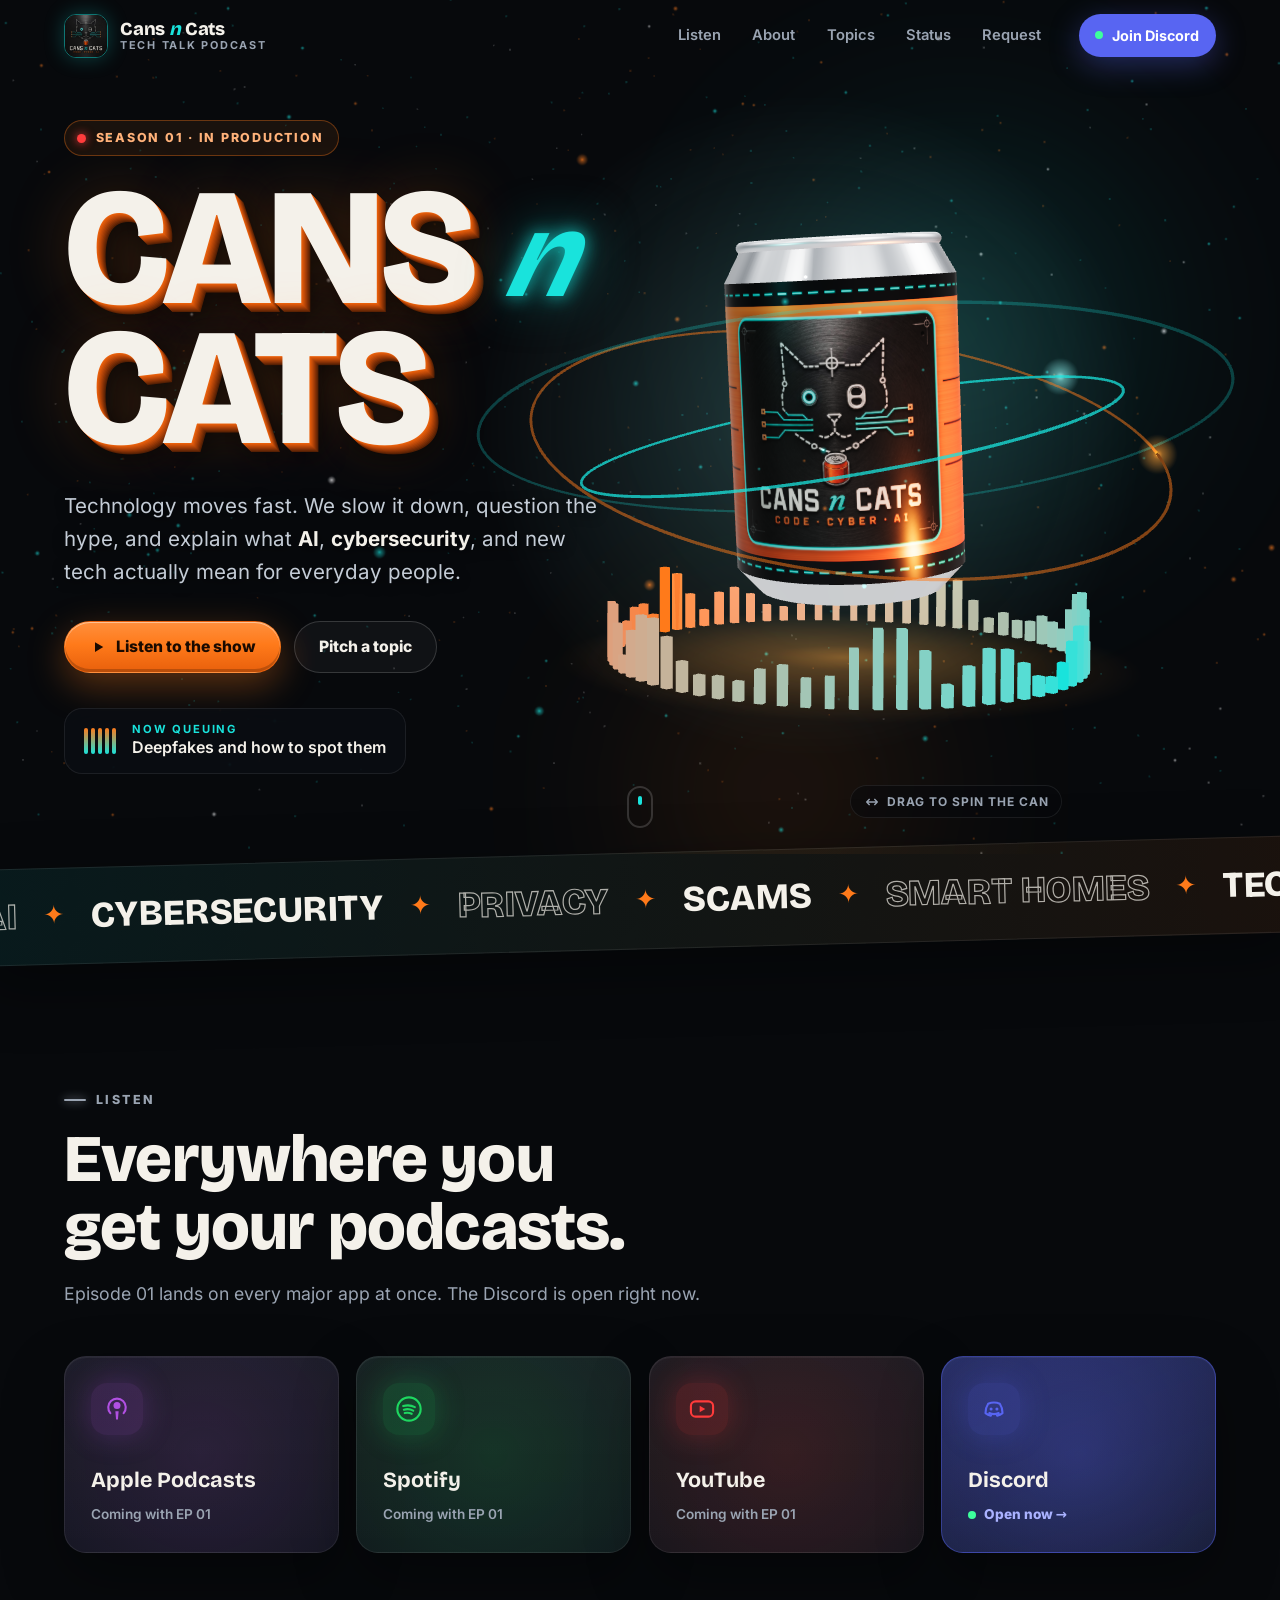
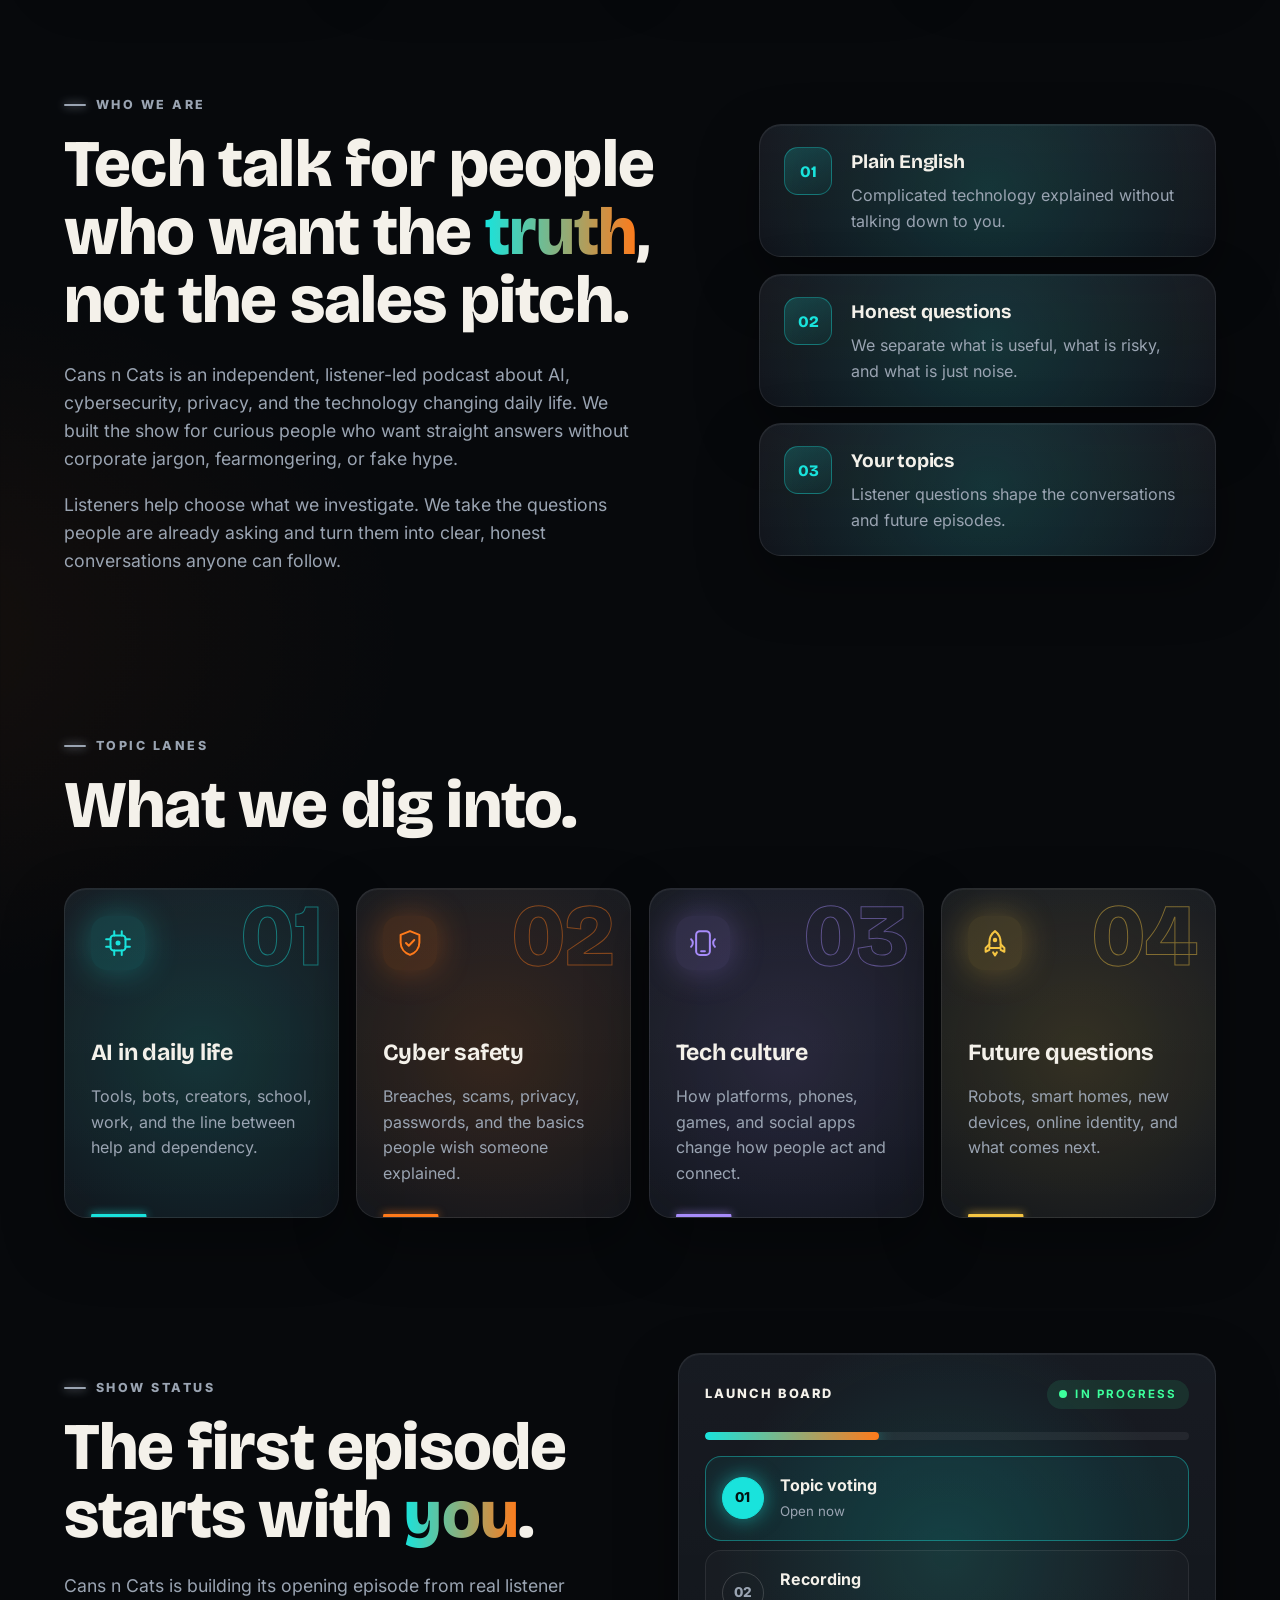
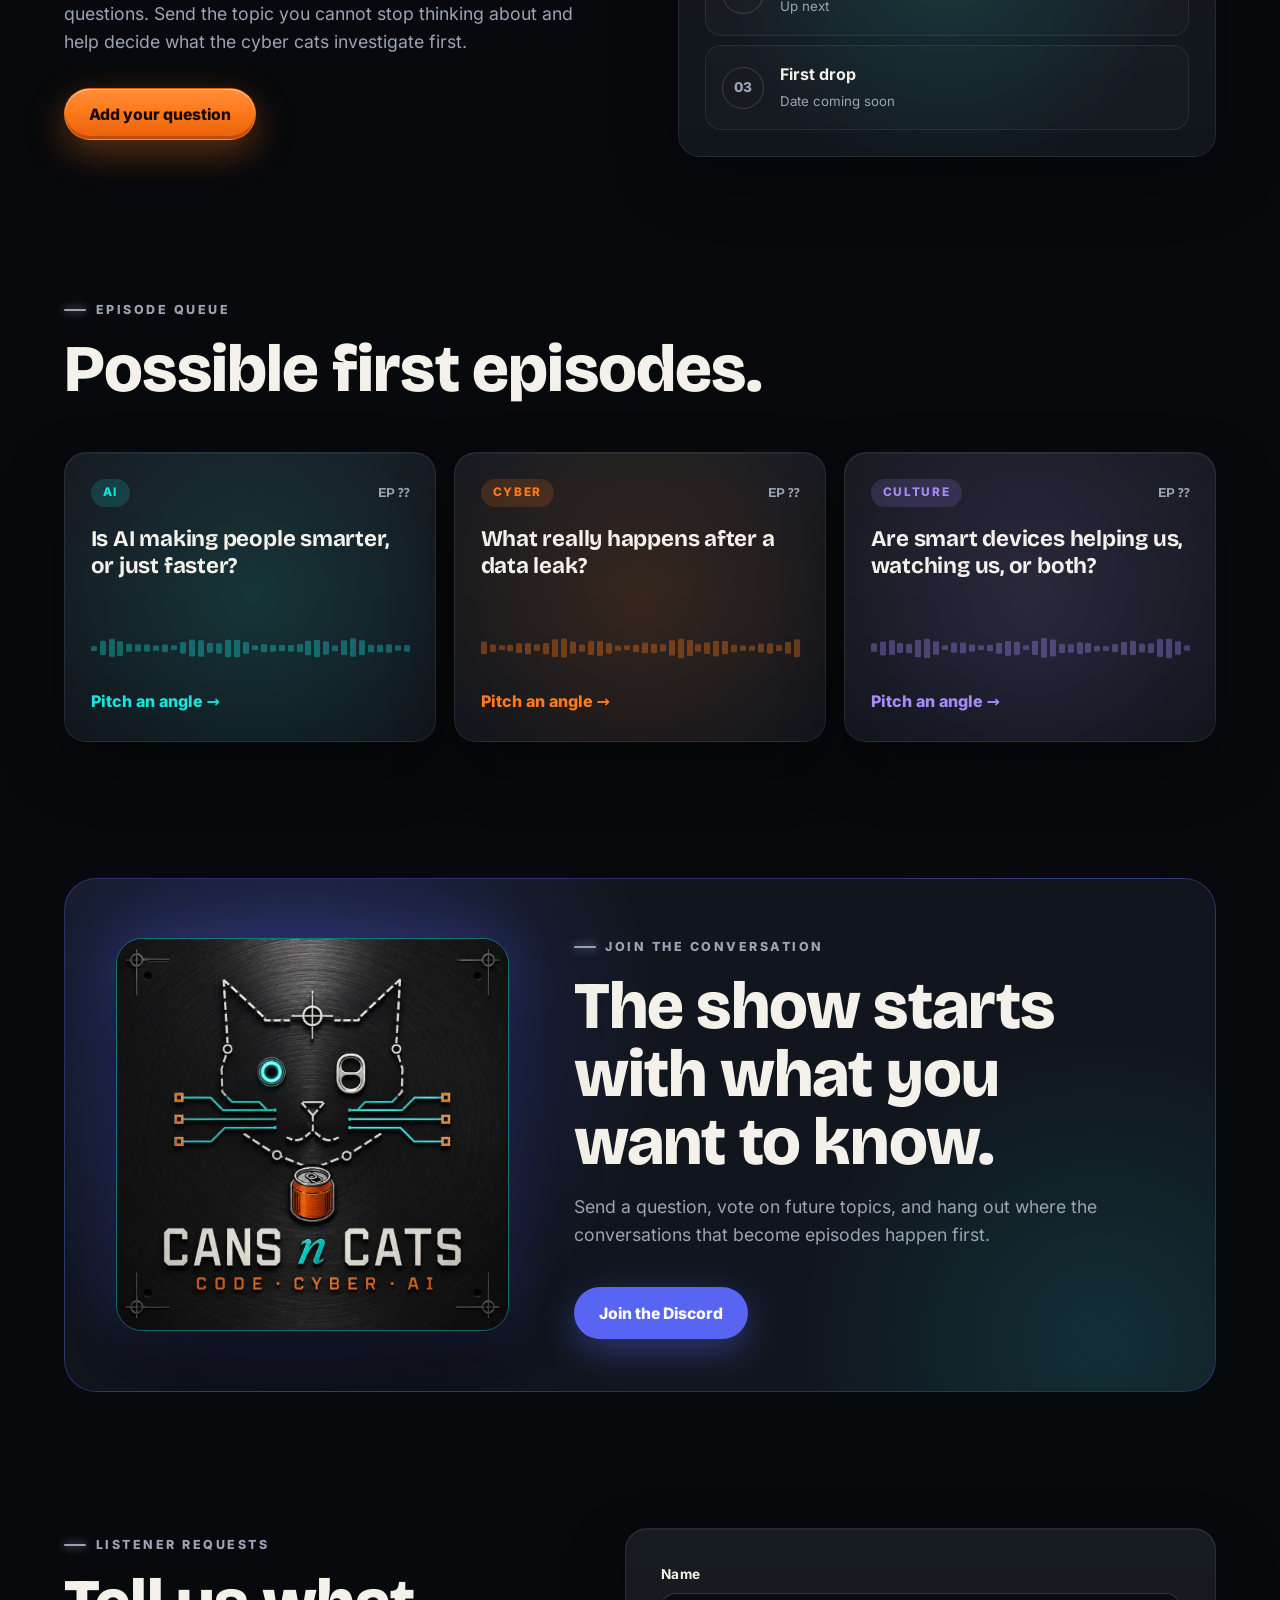
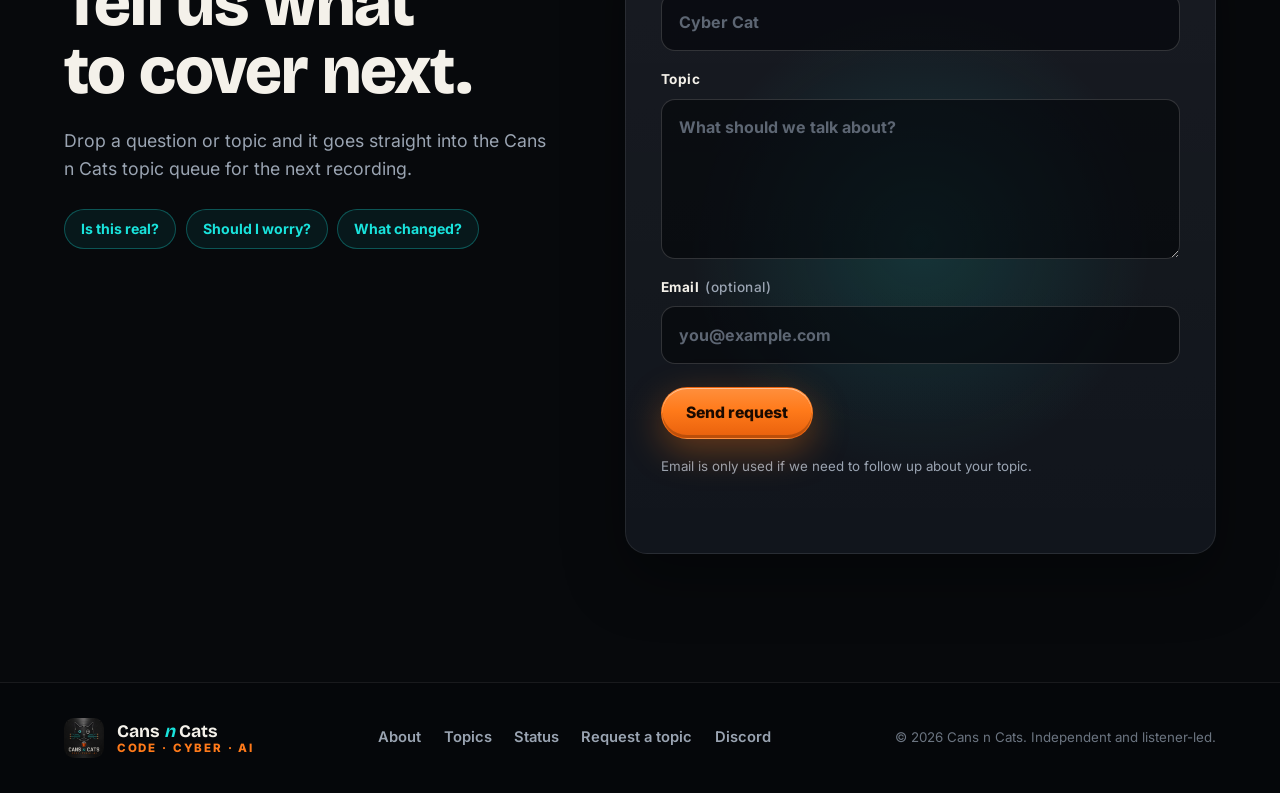
==== commit 8959e03e: "3D redesign: WebGL soda-can hero, extruded headline, tilt cards, ticker, scroll reveals - hero3d.js:" ====
--- a/index.html
+++ b/index.html
@@ -4,7 +4,7 @@
     <meta charset="utf-8" />
     <meta name="viewport" content="width=device-width, initial-scale=1" />
     <meta name="color-scheme" content="dark" />
-    <meta name="theme-color" content="#0d1116" />
+    <meta name="theme-color" content="#07090c" />
     <title>Cans n Cats | Tech Talk Podcast</title>
     <meta
       name="description"
@@ -35,6 +35,8 @@
     <link rel="apple-touch-icon" href="/apple-touch-icon.png" />
     <link rel="manifest" href="/site.webmanifest" />
     <link rel="preload" href="/fonts/inter-latin-wght-normal.woff2" as="font" type="font/woff2" crossorigin />
+    <link rel="preload" href="/fonts/bricolage-latin-wght.woff2" as="font" type="font/woff2" crossorigin />
+    <link rel="modulepreload" href="/vendor/three.module.min.js" />
     <link rel="preload" href="/image.webp" as="image" />
     <link rel="stylesheet" href="/styles.css?v=dev" />
     <script type="application/ld+json">
@@ -65,50 +67,72 @@
     </script>
   </head>
   <body>
-    <a class="skip-link" href="#top">Skip to content</a>
+    <a class="skip-link" href="#main">Skip to content</a>
+    <div class="scroll-progress" aria-hidden="true"><span id="scrollProgress"></span></div>
+
     <header class="site-header">
       <a class="brand" href="#top" aria-label="Cans n Cats home">
-        <img src="/image.webp" alt="Cans n Cats logo" width="1024" height="1024" />
+        <img src="/image.webp" alt="" width="1024" height="1024" />
         <span>
-          <strong>Cans n Cats</strong>
+          <strong>Cans <em>n</em> Cats</strong>
           <small>Tech talk podcast</small>
         </span>
       </a>
       <nav id="siteNav" aria-label="Main navigation">
+        <a href="#listen">Listen</a>
         <a href="#about">About</a>
-        <a href="#listen">Listen</a>
         <a href="#topics">Topics</a>
         <a href="#status">Status</a>
         <a href="#request">Request</a>
-        <a href="https://discord.gg/otoro" target="_blank" rel="noreferrer">Discord</a>
       </nav>
+      <a class="header-cta" href="https://discord.gg/otoro" target="_blank" rel="noreferrer">
+        <span class="live-dot" aria-hidden="true"></span>
+        Join Discord
+      </a>
     </header>
 
-    <main id="top">
-      <section class="hero" aria-labelledby="hero-title">
+    <main id="main">
+      <section id="top" class="hero" aria-labelledby="hero-title">
+        <div class="hero-bg" aria-hidden="true">
+          <div class="hero-glow hero-glow-teal"></div>
+          <div class="hero-glow hero-glow-orange"></div>
+          <div class="hero-floor"></div>
+        </div>
+
+        <div class="hero-stage" data-hero-stage aria-hidden="true">
+          <canvas></canvas>
+          <img class="hero-fallback" src="/image.webp" alt="" width="1024" height="1024" />
+          <span class="stage-hint">
+            <svg viewBox="0 0 24 24" width="16" height="16" aria-hidden="true"><path d="M4 12h16M4 12l4-4M4 12l4 4M20 12l-4-4M20 12l-4 4" fill="none" stroke="currentColor" stroke-width="2" stroke-linecap="round" stroke-linejoin="round"/></svg>
+            Drag to spin the can
+          </span>
+        </div>
+
         <div class="hero-inner">
           <div class="hero-copy">
-            <p class="kicker">AI / Cyber / Tech Culture</p>
-            <h1 id="hero-title">Cans n Cats</h1>
+            <p class="on-air-pill">
+              <span class="on-air-dot" aria-hidden="true"></span>
+              Season 01 &middot; in production
+            </p>
+            <h1 id="hero-title" class="hero-title">
+              <span class="line"><span>Cans</span> <em>n</em></span>
+              <span class="line"><span>Cats</span></span>
+            </h1>
             <p class="lede">
               Technology moves fast. We slow it down, question the hype, and
-              explain what AI, cybersecurity, and new technology actually mean
-              for everyday people.
+              explain what <strong>AI</strong>, <strong>cybersecurity</strong>, and new tech
+              actually mean for everyday people.
             </p>
             <div class="actions">
-              <a class="button primary" href="#listen">Listen to the show</a>
-              <a class="button ghost" href="#about">Why Cans n Cats?</a>
-              <a class="button discord-button" href="https://discord.gg/otoro" target="_blank" rel="noreferrer">
-                Join Discord
+              <a class="button primary" href="#listen">
+                <svg viewBox="0 0 24 24" width="18" height="18" aria-hidden="true"><path d="M8 5.5v13l11-6.5z" fill="currentColor"/></svg>
+                Listen to the show
               </a>
+              <a class="button ghost" href="#request">Pitch a topic</a>
             </div>
             <div class="mini-player" aria-label="Current topic queue">
               <div class="equalizer" aria-hidden="true">
-                <span></span>
-                <span></span>
-                <span></span>
-                <span></span>
-                <span></span>
+                <span></span><span></span><span></span><span></span><span></span>
               </div>
               <p>
                 <strong>Now queuing</strong>
@@ -116,72 +140,68 @@
               </p>
             </div>
           </div>
-          <div class="hero-visual" aria-label="Cans n Cats podcast topic board">
-            <div class="mascot-card">
-              <img src="/image.webp" alt="Cans n Cats cyber cat logo" width="1024" height="1024" />
-              <div>
-                <p>Cyber Cat on duty</p>
-                <span>Daily drops, topic picks, and tech claims worth digging into.</span>
-              </div>
-            </div>
-            <div class="radio-card" aria-label="Cans n Cats podcast topic tuner">
-              <div class="radio-topline">
-                <span>Podcast topic tuner</span>
-                <strong>Not live radio</strong>
-              </div>
-              <div class="radio-console">
-                <div class="tuner-window">
-                  <div class="frequency-readout">
-                    <small>Selected</small>
-                    <strong id="tunerTopic">Topic 03</strong>
-                    <span>Podcast</span>
-                  </div>
-                  <div class="dial-scale" role="group" aria-label="Pick a topic lane">
-                    <button type="button" class="station" data-station="0" aria-pressed="false">AI</button>
-                    <button type="button" class="station" data-station="1" aria-pressed="false">Cyber</button>
-                    <button type="button" class="station" data-station="2" aria-pressed="true">Privacy</button>
-                    <button type="button" class="station" data-station="3" aria-pressed="false">Tech</button>
-                    <button type="button" class="station" data-station="4" aria-pressed="false">Culture</button>
-                    <button type="button" class="station" data-station="5" aria-pressed="false">Future</button>
-                    <i class="dial-needle" aria-hidden="true"></i>
-                  </div>
-                </div>
-                <div class="tuning-control">
-                  <button type="button" class="tuning-knob" id="tunerKnob" aria-label="Tune to the next topic lane">
-                    <i aria-hidden="true"></i>
-                  </button>
-                  <span>Browse</span>
-                </div>
-              </div>
-              <div class="radio-footer">
-                <span>Current topic</span>
-                <strong id="tunerCurrent">AI + Privacy</strong>
-                <i class="on-air-light" aria-hidden="true"></i>
-              </div>
-            </div>
-          </div>
-        </div>
-      </section>
-
-      <section id="listen" class="platforms" aria-label="Podcast platforms">
-        <a href="https://podcasts.apple.com/" target="_blank" rel="noreferrer">
-          Apple Podcasts
+        </div>
+
+        <a class="scroll-cue" href="#listen" aria-label="Scroll to listen section">
+          <span></span>
         </a>
-        <a href="https://open.spotify.com/" target="_blank" rel="noreferrer">
-          Spotify
-        </a>
-        <a href="https://www.youtube.com/" target="_blank" rel="noreferrer">
-          YouTube
-        </a>
-        <a href="https://discord.gg/otoro" target="_blank" rel="noreferrer">
-          Discord
-        </a>
+      </section>
+
+      <div class="ticker" aria-hidden="true">
+        <div class="ticker-track">
+          <span>AI</span><i>&#10022;</i><span>Cybersecurity</span><i>&#10022;</i><span>Privacy</span><i>&#10022;</i>
+          <span>Scams</span><i>&#10022;</i><span>Smart homes</span><i>&#10022;</i><span>Tech culture</span><i>&#10022;</i>
+          <span>Deepfakes</span><i>&#10022;</i><span>Data leaks</span><i>&#10022;</i><span>The future</span><i>&#10022;</i>
+          <span>AI</span><i>&#10022;</i><span>Cybersecurity</span><i>&#10022;</i><span>Privacy</span><i>&#10022;</i>
+          <span>Scams</span><i>&#10022;</i><span>Smart homes</span><i>&#10022;</i><span>Tech culture</span><i>&#10022;</i>
+          <span>Deepfakes</span><i>&#10022;</i><span>Data leaks</span><i>&#10022;</i><span>The future</span><i>&#10022;</i>
+        </div>
+      </div>
+
+      <section id="listen" class="section listen" aria-labelledby="listen-title">
+        <div class="section-head reveal">
+          <p class="kicker">Listen</p>
+          <h2 id="listen-title">Everywhere you get your podcasts.</h2>
+          <p>Episode 01 lands on every major app at once. The Discord is open right now.</p>
+        </div>
+        <div class="platform-grid">
+          <div class="platform-card reveal accent-apple" data-tilt>
+            <span class="platform-icon" aria-hidden="true">
+              <svg viewBox="0 0 24 24"><circle cx="12" cy="9" r="3" fill="currentColor"/><path d="M10.6 14h2.8l-.6 7h-1.6z" fill="currentColor"/><path d="M6.3 15.5a7.5 7.5 0 1 1 11.4 0" fill="none" stroke="currentColor" stroke-width="1.8" stroke-linecap="round"/></svg>
+            </span>
+            <strong>Apple Podcasts</strong>
+            <span class="platform-status">Coming with EP 01</span>
+          </div>
+          <div class="platform-card reveal accent-spotify" data-tilt>
+            <span class="platform-icon" aria-hidden="true">
+              <svg viewBox="0 0 24 24"><circle cx="12" cy="12" r="10" fill="none" stroke="currentColor" stroke-width="1.8"/><path d="M7 9.5c3.5-1 7-.7 10 .9M7.6 12.6c2.8-.8 5.6-.5 8 .8M8.3 15.5c2.1-.5 4.2-.3 6 .6" fill="none" stroke="currentColor" stroke-width="1.8" stroke-linecap="round"/></svg>
+            </span>
+            <strong>Spotify</strong>
+            <span class="platform-status">Coming with EP 01</span>
+          </div>
+          <div class="platform-card reveal accent-youtube" data-tilt>
+            <span class="platform-icon" aria-hidden="true">
+              <svg viewBox="0 0 24 24"><rect x="2.5" y="5.5" width="19" height="13" rx="4" fill="none" stroke="currentColor" stroke-width="1.8"/><path d="M10 9.2v5.6l4.8-2.8z" fill="currentColor"/></svg>
+            </span>
+            <strong>YouTube</strong>
+            <span class="platform-status">Coming with EP 01</span>
+          </div>
+          <a class="platform-card platform-live reveal accent-discord" data-tilt href="https://discord.gg/otoro" target="_blank" rel="noreferrer">
+            <span class="platform-icon" aria-hidden="true">
+              <svg viewBox="0 0 24 24"><path d="M7 7.5c3.3-1.4 6.7-1.4 10 0 1.6 2.4 2.4 5 2.3 8-1.4 1.1-2.9 1.8-4.5 2.2l-1-1.6M7 7.5c-1.6 2.4-2.4 5-2.3 8 1.4 1.1 2.9 1.8 4.5 2.2l1-1.6M8 15.5c2.7 1.2 5.3 1.2 8 0" fill="none" stroke="currentColor" stroke-width="1.8" stroke-linecap="round" stroke-linejoin="round"/><circle cx="9.5" cy="12" r="1.3" fill="currentColor"/><circle cx="14.5" cy="12" r="1.3" fill="currentColor"/></svg>
+            </span>
+            <strong>Discord</strong>
+            <span class="platform-status is-live"><span class="live-dot" aria-hidden="true"></span>Open now &rarr;</span>
+          </a>
+        </div>
       </section>
 
       <section id="about" class="section about" aria-labelledby="about-title">
-        <div class="about-story">
-          <p class="kicker">Who We Are</p>
-          <h2 id="about-title">Tech conversations for people who want the truth—not the sales pitch.</h2>
+        <div class="about-story reveal">
+          <p class="kicker">Who we are</p>
+          <h2 id="about-title">
+            Tech talk for people who want the <span class="hl">truth</span>, not the sales pitch.
+          </h2>
           <p>
             Cans n Cats is an independent, listener-led podcast about AI,
             cybersecurity, privacy, and the technology changing daily life.
@@ -194,76 +214,58 @@
             conversations anyone can follow.
           </p>
         </div>
-        <div class="why-listen" aria-labelledby="why-title">
-          <p class="kicker">Why Listen</p>
-          <h3 id="why-title">Leave every episode understanding more.</h3>
-          <div class="reason-list">
-            <article>
-              <span>01</span>
-              <div>
-                <strong>Plain English</strong>
-                <p>Complicated technology explained without talking down to you.</p>
-              </div>
-            </article>
-            <article>
-              <span>02</span>
-              <div>
-                <strong>Honest Questions</strong>
-                <p>We separate what is useful, what is risky, and what is just noise.</p>
-              </div>
-            </article>
-            <article>
-              <span>03</span>
-              <div>
-                <strong>Your Topics</strong>
-                <p>Listener questions shape the conversations and future episodes.</p>
-              </div>
-            </article>
-          </div>
-        </div>
-      </section>
-
-      <section class="section community" aria-labelledby="community-title">
-        <div>
-          <p class="kicker">Join the Conversation</p>
-          <h2 id="community-title">The show starts with what you want to know.</h2>
-        </div>
-        <div class="community-card">
-          <img class="community-mascot" src="/image.webp" alt="" width="1024" height="1024" loading="lazy" decoding="async" />
-          <p>
-            Send a question, vote on future topics, and join the conversations
-            that become upcoming episodes.
-            <span class="community-count" id="communityCount" hidden></span>
-          </p>
-          <a href="https://discord.gg/otoro" target="_blank" rel="noreferrer">
-            Join the Discord
-          </a>
+        <div class="reason-list" aria-label="Why listen">
+          <article class="reason reveal" data-tilt>
+            <span class="reason-num">01</span>
+            <div>
+              <h3>Plain English</h3>
+              <p>Complicated technology explained without talking down to you.</p>
+            </div>
+          </article>
+          <article class="reason reveal" data-tilt>
+            <span class="reason-num">02</span>
+            <div>
+              <h3>Honest questions</h3>
+              <p>We separate what is useful, what is risky, and what is just noise.</p>
+            </div>
+          </article>
+          <article class="reason reveal" data-tilt>
+            <span class="reason-num">03</span>
+            <div>
+              <h3>Your topics</h3>
+              <p>Listener questions shape the conversations and future episodes.</p>
+            </div>
+          </article>
         </div>
       </section>
 
       <section id="topics" class="section topics" aria-labelledby="topics-title">
-        <div class="section-title">
-          <p class="kicker">Topic Lane</p>
-          <h2 id="topics-title">What we dig into</h2>
-        </div>
-        <div class="topic-list">
-          <article>
-            <span>01</span>
+        <div class="section-head reveal">
+          <p class="kicker">Topic lanes</p>
+          <h2 id="topics-title">What we dig into.</h2>
+        </div>
+        <div class="topic-grid">
+          <article class="topic-card reveal accent-teal" data-tilt>
+            <span class="topic-num">01</span>
+            <svg class="topic-icon" viewBox="0 0 24 24" aria-hidden="true"><rect x="6" y="6" width="12" height="12" rx="2.5" fill="none" stroke="currentColor" stroke-width="1.6"/><path d="M9 2.5v3.5M15 2.5v3.5M9 18v3.5M15 18v3.5M2.5 9H6M2.5 15H6M18 9h3.5M18 15h3.5" stroke="currentColor" stroke-width="1.6" stroke-linecap="round"/><circle cx="12" cy="12" r="2" fill="currentColor"/></svg>
             <h3>AI in daily life</h3>
             <p>Tools, bots, creators, school, work, and the line between help and dependency.</p>
           </article>
-          <article>
-            <span>02</span>
+          <article class="topic-card reveal accent-orange" data-tilt>
+            <span class="topic-num">02</span>
+            <svg class="topic-icon" viewBox="0 0 24 24" aria-hidden="true"><path d="M12 2.5 4.5 5.5v6c0 4.6 3.2 8.4 7.5 10 4.3-1.6 7.5-5.4 7.5-10v-6z" fill="none" stroke="currentColor" stroke-width="1.6" stroke-linejoin="round"/><path d="m8.8 12 2.2 2.2 4.4-4.6" fill="none" stroke="currentColor" stroke-width="1.6" stroke-linecap="round" stroke-linejoin="round"/></svg>
             <h3>Cyber safety</h3>
             <p>Breaches, scams, privacy, passwords, and the basics people wish someone explained.</p>
           </article>
-          <article>
-            <span>03</span>
+          <article class="topic-card reveal accent-violet" data-tilt>
+            <span class="topic-num">03</span>
+            <svg class="topic-icon" viewBox="0 0 24 24" aria-hidden="true"><rect x="6.5" y="2.5" width="11" height="19" rx="3" fill="none" stroke="currentColor" stroke-width="1.6"/><path d="M10.5 18.5h3" stroke="currentColor" stroke-width="1.6" stroke-linecap="round"/><path d="M2.5 9a4 4 0 0 1 0 6M21.5 9a4 4 0 0 0 0 6" fill="none" stroke="currentColor" stroke-width="1.6" stroke-linecap="round"/></svg>
             <h3>Tech culture</h3>
             <p>How platforms, phones, games, and social apps change how people act and connect.</p>
           </article>
-          <article>
-            <span>04</span>
+          <article class="topic-card reveal accent-gold" data-tilt>
+            <span class="topic-num">04</span>
+            <svg class="topic-icon" viewBox="0 0 24 24" aria-hidden="true"><path d="M12 2.5c3 2.2 4.5 5.4 4.5 9.2V16h-9v-4.3c0-3.8 1.5-7 4.5-9.2z" fill="none" stroke="currentColor" stroke-width="1.6" stroke-linejoin="round"/><circle cx="12" cy="9.5" r="1.8" fill="currentColor"/><path d="M7.5 13 4.5 16v3l3-1.5M16.5 13l3 3v3l-3-1.5M10.5 19.5 12 22l1.5-2.5" fill="none" stroke="currentColor" stroke-width="1.6" stroke-linecap="round" stroke-linejoin="round"/></svg>
             <h3>Future questions</h3>
             <p>Robots, smart homes, new devices, online identity, and what comes next.</p>
           </article>
@@ -271,38 +273,39 @@
       </section>
 
       <section id="status" class="section show-status" aria-labelledby="status-title">
-        <div class="status-copy">
-          <p class="kicker">Show Status</p>
-          <h2 id="status-title">The first episode starts with you.</h2>
+        <div class="status-copy reveal">
+          <p class="kicker">Show status</p>
+          <h2 id="status-title">The first episode starts with <span class="hl">you</span>.</h2>
           <p>
             Cans n Cats is building its opening episode from real listener
             questions. Send the topic you cannot stop thinking about and help
             decide what the cyber cats investigate first.
           </p>
-          <a href="#request">Add your question</a>
-        </div>
-        <div class="launch-board" aria-label="Podcast launch progress">
+          <a class="button primary" href="#request">Add your question</a>
+        </div>
+        <div class="launch-board reveal" data-tilt aria-label="Podcast launch progress">
           <div class="launch-board-top">
             <span>Launch board</span>
-            <strong>In progress</strong>
-          </div>
+            <strong><span class="live-dot" aria-hidden="true"></span>In progress</strong>
+          </div>
+          <div class="launch-meter" aria-hidden="true"><span></span></div>
           <ol>
-            <li class="active">
-              <span>01</span>
+            <li class="done">
+              <span class="step">01</span>
               <div>
                 <strong>Topic voting</strong>
                 <small>Open now</small>
               </div>
             </li>
             <li>
-              <span>02</span>
+              <span class="step">02</span>
               <div>
                 <strong>Recording</strong>
                 <small>Up next</small>
               </div>
             </li>
             <li>
-              <span>03</span>
+              <span class="step">03</span>
               <div>
                 <strong>First drop</strong>
                 <small>Date coming soon</small>
@@ -313,32 +316,64 @@
       </section>
 
       <section class="section queue" aria-labelledby="queue-title">
-        <div class="section-title">
-          <p class="kicker">Episode Queue</p>
-          <h2 id="queue-title">Possible first episodes</h2>
+        <div class="section-head reveal">
+          <p class="kicker">Episode queue</p>
+          <h2 id="queue-title">Possible first episodes.</h2>
         </div>
         <div class="episode-row">
-          <article>
-            <p>AI</p>
+          <article class="episode-card reveal accent-teal" data-tilt>
+            <div class="episode-top">
+              <span class="episode-tag">AI</span>
+              <span class="episode-ep">EP ??</span>
+            </div>
             <h3>Is AI making people smarter, or just faster?</h3>
-            <a href="#request">Pitch an angle</a>
-          </article>
-          <article>
-            <p>Cyber</p>
+            <div class="wave" aria-hidden="true"></div>
+            <a href="#request">Pitch an angle <span aria-hidden="true">&rarr;</span></a>
+          </article>
+          <article class="episode-card reveal accent-orange" data-tilt>
+            <div class="episode-top">
+              <span class="episode-tag">Cyber</span>
+              <span class="episode-ep">EP ??</span>
+            </div>
             <h3>What really happens after a data leak?</h3>
-            <a href="#request">Pitch an angle</a>
-          </article>
-          <article>
-            <p>Culture</p>
+            <div class="wave" aria-hidden="true"></div>
+            <a href="#request">Pitch an angle <span aria-hidden="true">&rarr;</span></a>
+          </article>
+          <article class="episode-card reveal accent-violet" data-tilt>
+            <div class="episode-top">
+              <span class="episode-tag">Culture</span>
+              <span class="episode-ep">EP ??</span>
+            </div>
             <h3>Are smart devices helping us, watching us, or both?</h3>
-            <a href="#request">Pitch an angle</a>
-          </article>
+            <div class="wave" aria-hidden="true"></div>
+            <a href="#request">Pitch an angle <span aria-hidden="true">&rarr;</span></a>
+          </article>
+        </div>
+      </section>
+
+      <section class="section community" aria-labelledby="community-title">
+        <div class="community-card reveal">
+          <div class="community-art" data-tilt aria-hidden="true">
+            <img src="/image.webp" alt="" width="1024" height="1024" loading="lazy" decoding="async" />
+          </div>
+          <div class="community-copy">
+            <p class="kicker">Join the conversation</p>
+            <h2 id="community-title">The show starts with what you want to know.</h2>
+            <p>
+              Send a question, vote on future topics, and hang out where the
+              conversations that become episodes happen first.
+            </p>
+            <span class="community-count" id="communityCount" hidden></span>
+            <a class="button discord" href="https://discord.gg/otoro" target="_blank" rel="noreferrer">
+              Join the Discord
+            </a>
+          </div>
         </div>
       </section>
 
       <section id="request" class="section request" aria-labelledby="request-title">
-        <div class="request-copy">
-          <p class="kicker">Listener Requests</p>
+        <div class="request-copy reveal">
+          <p class="kicker">Listener requests</p>
           <h2 id="request-title">Tell us what to cover next.</h2>
           <p>
             Drop a question or topic and it goes straight into the Cans n Cats
@@ -351,7 +386,7 @@
           </div>
         </div>
 
-        <form id="topicForm" class="request-form">
+        <form id="topicForm" class="request-form reveal">
           <label class="hp-field" aria-hidden="true">
             Website
             <input name="website" tabindex="-1" autocomplete="off" />
@@ -371,11 +406,11 @@
             ></textarea>
           </label>
           <label>
-            Email
+            <span class="label-row">Email <span class="optional">(optional)</span></span>
             <input name="contact" type="email" autocomplete="email" placeholder="you@example.com" maxlength="120" />
           </label>
-          <button type="submit">Send request</button>
-          <small class="privacy-note">Email is optional and only used if we need to follow up about your topic.</small>
+          <button type="submit" class="button primary">Send request</button>
+          <small class="privacy-note">Email is only used if we need to follow up about your topic.</small>
           <p id="formStatus" class="form-status" role="status" aria-live="polite"></p>
         </form>
       </section>
@@ -383,8 +418,11 @@
 
     <footer class="site-footer">
       <div class="footer-brand">
-        <strong>Cans n Cats</strong>
-        <span>Code / Cyber / AI</span>
+        <img src="/image.webp" alt="" width="1024" height="1024" loading="lazy" decoding="async" />
+        <div>
+          <strong>Cans <em>n</em> Cats</strong>
+          <span>Code &middot; Cyber &middot; AI</span>
+        </div>
       </div>
       <nav class="footer-nav" aria-label="Footer">
         <a href="#about">About</a>
@@ -397,5 +435,6 @@
     </footer>
 
     <script src="/script.js?v=dev"></script>
+    <script type="module" src="/hero3d.js?v=dev"></script>
   </body>
 </html>
--- a/styles.css
+++ b/styles.css
@@ -1,1684 +1,1734 @@
-:root {
-  --bg: #f8fafc;
-  --ink: #171717;
-  --muted: #5e6470;
-  --line: #d9dee8;
-  --panel: #ffffff;
-  --teal: #00b9b5;
-  --orange: #ff7a1a;
-  --green: #88c53a;
-  --shadow: 0 24px 70px rgba(21, 29, 40, 0.14);
-}
-
-* {
-  box-sizing: border-box;
-}
-
-html {
-  scroll-behavior: smooth;
-  overflow-x: clip;
-}
-
-body {
-  margin: 0;
-  overflow-x: clip;
-  background:
-    linear-gradient(90deg, rgba(0, 185, 181, 0.08) 1px, transparent 1px),
-    linear-gradient(rgba(0, 185, 181, 0.08) 1px, transparent 1px),
-    var(--bg);
-  background-size: 40px 40px;
-  color: var(--ink);
-  font-family:
-    Inter, ui-sans-serif, system-ui, -apple-system, BlinkMacSystemFont, "Segoe UI",
-    sans-serif;
-  letter-spacing: 0;
-}
-
-a {
-  color: inherit;
-  text-decoration: none;
-}
-
-img {
-  display: block;
-  max-width: 100%;
-}
-
-.site-header {
-  position: sticky;
-  top: 0;
-  z-index: 20;
-  display: flex;
-  align-items: center;
-  justify-content: space-between;
-  gap: 1rem;
-  min-height: 76px;
-  padding: 0.75rem clamp(1rem, 4vw, 4rem);
-  border-bottom: 1px solid var(--line);
-  background: rgba(255, 255, 255, 0.88);
-  backdrop-filter: blur(18px);
-}
-
-.brand {
-  display: inline-flex;
-  align-items: center;
-  gap: 0.75rem;
-  min-width: 0;
-}
-
-.brand img {
-  width: 52px;
-  height: 52px;
-  border: 2px solid var(--teal);
-  border-radius: 14px;
-  object-fit: cover;
-}
-
-.brand span {
-  display: grid;
-  gap: 0.1rem;
-  min-width: 0;
-}
-
-.brand strong {
-  font-size: 1.05rem;
-  line-height: 1;
-}
-
-.brand small {
-  color: var(--muted);
-  font-size: 0.78rem;
-  font-weight: 800;
-  text-transform: uppercase;
-}
-
-nav {
-  display: flex;
-  flex-wrap: wrap;
-  align-items: center;
-  justify-content: flex-end;
-  gap: 0.35rem;
-}
-
-nav a {
-  border-radius: 999px;
-  padding: 0.55rem 0.8rem;
-  color: var(--muted);
-  font-size: 0.95rem;
-  font-weight: 900;
-}
-
-nav a:hover,
-nav a:focus-visible {
-  background: #e8fcfb;
-  color: #006a67;
-}
-
-.hero {
-  position: relative;
-  overflow: hidden;
-  min-height: min(760px, calc(100svh - 76px));
-  display: grid;
-  align-items: center;
-  padding: clamp(2.5rem, 6vw, 6rem) clamp(1rem, 4vw, 4rem);
-  border-bottom: 1px solid var(--line);
-  background:
-    linear-gradient(135deg, rgba(255, 122, 26, 0.12) 0%, transparent 34%),
-    linear-gradient(315deg, rgba(0, 185, 181, 0.16) 0%, transparent 38%),
-    #f8fafc;
-}
-
-.hero-inner,
-.section {
-  width: min(1120px, 100%);
-  margin: 0 auto;
-}
-
-.hero-inner {
-  display: grid;
-  grid-template-columns: minmax(0, 0.95fr) minmax(340px, 1.05fr);
-  gap: clamp(2rem, 6vw, 5rem);
-  align-items: center;
-}
-
-.hero-copy {
-  width: min(540px, 100%);
-}
-
-.kicker {
-  margin: 0 0 0.85rem;
-  color: #007c79;
-  font-size: 0.78rem;
-  font-weight: 950;
-  letter-spacing: 0.16em;
-  text-transform: uppercase;
-}
-
-h1,
-h2,
-h3,
-p {
-  margin-top: 0;
-}
-
-h1 {
-  margin-bottom: 1rem;
-  font-size: clamp(4rem, 12vw, 9.6rem);
-  line-height: 0.86;
-  text-transform: uppercase;
-}
-
-h2 {
-  margin-bottom: 1rem;
-  font-size: clamp(2rem, 5vw, 4rem);
-  line-height: 1;
-}
-
-h3 {
-  margin-bottom: 0.6rem;
-  font-size: clamp(1.2rem, 2vw, 1.55rem);
-  line-height: 1.12;
-}
-
-.lede {
-  width: min(620px, 100%);
-  margin-bottom: 1.6rem;
-  color: var(--muted);
-  font-size: clamp(1.08rem, 2.2vw, 1.45rem);
-  line-height: 1.55;
-}
-
-.actions {
-  display: flex;
-  flex-wrap: wrap;
-  gap: 0.8rem;
-}
-
-.button,
-.request-form button {
-  display: inline-flex;
-  align-items: center;
-  justify-content: center;
-  min-height: 48px;
-  border: 2px solid var(--ink);
-  border-radius: 999px;
-  cursor: pointer;
-  font-weight: 950;
-  text-transform: uppercase;
-  transition:
-    transform 160ms ease,
-    box-shadow 160ms ease;
-}
-
-.button:hover,
-.button:focus-visible,
-.request-form button:hover,
-.request-form button:focus-visible {
-  transform: translateY(-2px);
-  box-shadow: 6px 6px 0 var(--ink);
-}
-
-.button {
-  padding: 0.85rem 1.15rem;
-}
-
-.primary,
-.request-form button {
-  background: var(--orange);
-  color: #111111;
-}
-
-.ghost {
-  background: var(--panel);
-}
-
-.discord-button {
-  background: #5865f2;
-  color: white;
-}
-
-.mini-player {
-  display: flex;
-  align-items: center;
-  gap: 0.85rem;
-  width: min(100%, 31rem);
-  margin-top: 1.6rem;
-  padding: 0.85rem 1rem;
-  border: 2px solid var(--ink);
-  border-radius: 20px;
-  background: rgba(255, 255, 255, 0.78);
-  box-shadow: 8px 8px 0 rgba(23, 23, 23, 0.1);
-}
-
-.equalizer {
-  display: grid;
-  grid-template-columns: repeat(5, 0.34rem);
-  align-items: end;
-  gap: 0.22rem;
-  height: 2.2rem;
-  min-width: 2.6rem;
-}
-
-.equalizer span {
-  height: 42%;
-  border-radius: 999px;
-  background: linear-gradient(to top, var(--orange), var(--teal));
-  animation: bounceBars 880ms ease-in-out infinite alternate;
-}
-
-.equalizer span:nth-child(2) {
-  animation-delay: 90ms;
-}
-
-.equalizer span:nth-child(3) {
-  animation-delay: 180ms;
-}
-
-.equalizer span:nth-child(4) {
-  animation-delay: 40ms;
-}
-
-.equalizer span:nth-child(5) {
-  animation-delay: 230ms;
-}
-
-.mini-player p {
-  display: grid;
-  gap: 0.12rem;
-  margin: 0;
-  min-width: 0;
-}
-
-.mini-player strong {
-  font-size: 0.74rem;
-  font-weight: 950;
-  letter-spacing: 0.14em;
-  text-transform: uppercase;
-}
-
-.mini-player p span {
-  color: var(--muted);
-  line-height: 1.35;
-}
-
-.hero-visual {
-  display: grid;
-  gap: 1rem;
-  justify-self: end;
-  width: min(100%, 540px);
-  padding: clamp(1rem, 3vw, 1.4rem);
-  border: 2px solid var(--ink);
-  border-radius: 24px;
-  background:
-    linear-gradient(135deg, rgba(0, 185, 181, 0.11), transparent 42%),
-    var(--panel);
-  box-shadow: 18px 18px 0 rgba(23, 23, 23, 0.1);
-}
-
-.mascot-card {
-  display: grid;
-  grid-template-columns: 10rem minmax(0, 1fr);
-  gap: 1rem;
-  align-items: center;
-  overflow: hidden;
-  min-height: 178px;
-  border: 2px solid var(--ink);
-  border-radius: 18px;
-  background:
-    linear-gradient(135deg, rgba(88, 101, 242, 0.42), transparent 55%),
-    #111111;
-  color: white;
-}
-
-.mascot-card img {
-  width: 100%;
-  height: 100%;
-  min-height: 178px;
-  object-fit: cover;
-  object-position: center 42%;
-}
-
-.mascot-card div {
-  display: grid;
-  gap: 0.45rem;
-  padding: 1rem 1rem 1rem 0;
-}
-
-.mascot-card p {
-  margin: 0;
-  color: white;
-  font-size: clamp(1.25rem, 3vw, 1.75rem);
-  font-weight: 950;
-  line-height: 0.98;
-  text-transform: uppercase;
-}
-
-.mascot-card span {
-  color: rgba(255, 255, 255, 0.78);
-  line-height: 1.45;
-}
-
-.platforms {
-  display: grid;
-  grid-template-columns: repeat(4, minmax(0, 1fr));
-  background: var(--ink);
-  color: white;
-}
-
-.platforms a {
-  display: flex;
-  align-items: center;
-  justify-content: center;
-  min-height: 92px;
-  padding: 1rem;
-  border-right: 1px solid rgba(255, 255, 255, 0.18);
-  font-size: clamp(1rem, 2vw, 1.35rem);
-  font-weight: 950;
-  text-align: center;
-  text-transform: uppercase;
-  transition:
-    background 160ms ease,
-    color 160ms ease,
-    transform 160ms ease;
-}
-
-.platforms a:last-child {
-  border-right: 0;
-}
-
-.platforms a:nth-child(2) {
-  background: #1db954;
-  color: #071515;
-}
-
-.platforms a:nth-child(3) {
-  background: #ff0033;
-  color: white;
-}
-
-.platforms a:nth-child(4) {
-  background: #5865f2;
-  color: white;
-}
-
-.platforms a:hover,
-.platforms a:focus-visible {
-  transform: translateY(-4px);
-}
-
-.section {
-  padding: clamp(3.25rem, 7vw, 6.5rem) clamp(1rem, 3vw, 2rem);
-}
-
-.community {
-  display: grid;
-  grid-template-columns: minmax(0, 0.95fr) minmax(320px, 1.05fr);
-  gap: clamp(1.4rem, 5vw, 4rem);
-  align-items: center;
-}
-
-.community-card {
-  display: grid;
-  grid-template-columns: 5.5rem minmax(0, 1fr);
-  gap: 1rem;
-  align-items: center;
-  padding: clamp(1.1rem, 3vw, 1.5rem);
-  border: 2px solid var(--ink);
-  border-radius: 22px;
-  background:
-    linear-gradient(135deg, rgba(88, 101, 242, 0.12), transparent 56%),
-    var(--panel);
-  box-shadow: 10px 10px 0 rgba(23, 23, 23, 0.12);
-}
-
-.community-mascot {
-  width: 5.5rem;
-  height: 5.5rem;
-  border: 2px solid var(--ink);
-  border-radius: 50%;
-  background: #111111;
-  object-fit: cover;
-  object-position: center 30%;
-}
-
-.community-card p {
-  margin: 0;
-  color: var(--muted);
-  font-size: 1.08rem;
-  line-height: 1.7;
-}
-
-.community-card a {
-  display: inline-flex;
-  align-items: center;
-  justify-content: center;
-  width: fit-content;
-  grid-column: 2;
-  min-height: 48px;
-  padding: 0.85rem 1.15rem;
-  border: 2px solid var(--ink);
-  border-radius: 999px;
-  background: #5865f2;
-  color: white;
-  font-weight: 950;
-  text-transform: uppercase;
-  transition:
-    transform 160ms ease,
-    box-shadow 160ms ease;
-}
-
-.community-card a:hover,
-.community-card a:focus-visible {
-  transform: translateY(-2px);
-  box-shadow: 6px 6px 0 var(--ink);
-}
-
-.request-copy p,
-.topic-list p,
-.status-copy > p {
-  color: var(--muted);
-  font-size: 1.08rem;
-  line-height: 1.7;
-}
-
-.show-status {
-  display: grid;
-  grid-template-columns: minmax(0, 0.85fr) minmax(360px, 1.15fr);
-  gap: clamp(2rem, 6vw, 5rem);
-  align-items: center;
-}
-
-.status-copy a {
-  display: inline-flex;
-  align-items: center;
-  justify-content: center;
-  min-height: 48px;
-  margin-top: 0.4rem;
-  padding: 0.85rem 1.15rem;
-  border: 2px solid var(--ink);
-  border-radius: 999px;
-  background: var(--orange);
-  font-weight: 950;
-  text-transform: uppercase;
-  transition: transform 160ms ease, box-shadow 160ms ease;
-}
-
-.status-copy a:hover,
-.status-copy a:focus-visible {
-  transform: translateY(-2px);
-  box-shadow: 6px 6px 0 var(--ink);
-}
-
-.launch-board {
-  overflow: hidden;
-  border: 2px solid var(--ink);
-  border-radius: 24px;
-  background: var(--panel);
-  box-shadow: 14px 14px 0 rgba(23, 23, 23, 0.1);
-}
-
-.launch-board-top {
-  display: flex;
-  align-items: center;
-  justify-content: space-between;
-  gap: 1rem;
-  padding: 1rem 1.15rem;
-  background: var(--ink);
-  color: white;
-  font-size: 0.78rem;
-  font-weight: 950;
-  letter-spacing: 0.11em;
-  text-transform: uppercase;
-}
-
-.launch-board-top strong {
-  border-radius: 999px;
-  padding: 0.35rem 0.6rem;
-  background: var(--teal);
-  color: #071515;
-  font-size: 0.68rem;
-}
-
-.launch-board ol {
-  display: grid;
-  gap: 0;
-  margin: 0;
-  padding: 0;
-  list-style: none;
-}
-
-.launch-board li {
-  position: relative;
-  display: grid;
-  grid-template-columns: 3rem minmax(0, 1fr);
-  gap: 1rem;
-  align-items: center;
-  padding: 1rem 1.15rem;
-  border-bottom: 1px solid var(--line);
-}
-
-.launch-board li:last-child {
-  border-bottom: 0;
-}
-
-.launch-board li > span {
-  display: inline-flex;
-  align-items: center;
-  justify-content: center;
-  width: 3rem;
-  height: 3rem;
-  border: 2px solid var(--line);
-  border-radius: 50%;
-  color: var(--muted);
-  font-size: 0.78rem;
-  font-weight: 950;
-}
-
-.launch-board li.active {
-  background: linear-gradient(90deg, rgba(0, 185, 181, 0.13), transparent);
-}
-
-.launch-board li.active > span {
-  border-color: var(--ink);
-  background: var(--teal);
-  color: #071515;
-  box-shadow: 0 0 0 5px rgba(0, 185, 181, 0.12);
-}
-
-.launch-board li.active::after {
-  position: absolute;
-  right: 1.15rem;
-  width: 0.7rem;
-  height: 0.7rem;
-  border-radius: 50%;
-  background: var(--orange);
-  box-shadow: 0 0 0 0 rgba(255, 122, 26, 0.55);
-  animation: livePulse 1.8s infinite;
-  content: "";
-}
-
-.launch-board li div {
-  display: grid;
-  gap: 0.2rem;
-}
-
-.launch-board li strong {
-  font-size: 1.05rem;
-}
-
-.launch-board li small {
-  color: var(--muted);
-  font-size: 0.82rem;
-  font-weight: 800;
-}
-
-.section-title {
-  margin-bottom: 1.35rem;
-}
-
-.topic-list {
-  display: grid;
-  gap: 0.85rem;
-}
-
-.topic-list article {
-  display: grid;
-  grid-template-columns: 4.5rem minmax(0, 0.45fr) minmax(0, 1fr);
-  gap: 1rem;
-  align-items: center;
-  padding: 1.1rem 0;
-  border-top: 2px solid var(--line);
-  transition:
-    padding-left 160ms ease,
-    border-color 160ms ease;
-}
-
-.topic-list article:last-child {
-  border-bottom: 2px solid var(--line);
-}
-
-.topic-list span {
-  display: inline-flex;
-  align-items: center;
-  justify-content: center;
-  width: 3rem;
-  height: 3rem;
-  border-radius: 50%;
-  background: var(--green);
-  color: #101010;
-  font-weight: 950;
-  transition:
-    transform 160ms ease,
-    background 160ms ease;
-}
-
-.topic-list article:hover,
-.topic-list article:focus-within {
-  padding-left: 0.5rem;
-  border-color: var(--ink);
-}
-
-.topic-list article:hover span,
-.topic-list article:focus-within span {
-  transform: rotate(-8deg) scale(1.05);
-  background: var(--orange);
-}
-
-.topic-list h3,
-.topic-list p {
-  margin-bottom: 0;
-}
-
-.queue {
-  width: 100%;
-  max-width: none;
-  border-block: 1px solid var(--line);
-  background: #eef6fb;
-}
-
-.queue .section-title,
-.episode-row {
-  width: min(1120px, 100%);
-  margin-inline: auto;
-}
-
-.episode-row {
-  display: grid;
-  grid-template-columns: repeat(3, minmax(0, 1fr));
-  gap: 1rem;
-}
-
-.episode-row article,
-.request-form {
-  border: 2px solid var(--ink);
-  border-radius: 18px;
-  background: var(--panel);
-  box-shadow: 10px 10px 0 rgba(23, 23, 23, 0.12);
-}
-
-.episode-row article {
-  display: flex;
-  flex-direction: column;
-  justify-content: space-between;
-  min-height: 220px;
-  padding: 1.25rem;
-  transition:
-    transform 160ms ease,
-    box-shadow 160ms ease;
-}
-
-.episode-row article:hover,
-.episode-row article:focus-within {
-  transform: translateY(-5px);
-  box-shadow: 14px 14px 0 rgba(23, 23, 23, 0.16);
-}
-
-.episode-row p {
-  width: fit-content;
-  margin-bottom: 1.2rem;
-  border-radius: 999px;
-  background: #e8fcfb;
-  color: #007c79;
-  padding: 0.4rem 0.7rem;
-  font-size: 0.78rem;
-  font-weight: 950;
-  text-transform: uppercase;
-}
-
-.episode-row a {
-  width: fit-content;
-  margin-top: 1rem;
-  border-bottom: 3px solid var(--orange);
-  font-weight: 950;
-  text-transform: uppercase;
-}
-
-.request-copy {
-  display: grid;
-  gap: 0.7rem;
-}
-
-.request-chips {
-  display: flex;
-  flex-wrap: wrap;
-  gap: 0.55rem;
-}
-
-.request-chips span {
-  display: inline-flex;
-  align-items: center;
-  min-height: 38px;
-  padding: 0.45rem 0.75rem;
-  border: 2px solid var(--ink);
-  border-radius: 999px;
-  background: #e8fcfb;
-  font-size: 0.78rem;
-  font-weight: 950;
-  text-transform: uppercase;
-}
-
-.request {
-  display: grid;
-  grid-template-columns: minmax(0, 0.9fr) minmax(320px, 1.1fr);
-  gap: clamp(1.5rem, 5vw, 4rem);
-  align-items: start;
-}
-
-.request-form {
-  display: grid;
-  gap: 1rem;
-  padding: clamp(1rem, 3vw, 1.5rem);
-}
-
-.hp-field {
-  position: absolute;
-  left: -10000px;
-  width: 1px;
-  height: 1px;
-  overflow: hidden;
-}
-
-label {
-  display: grid;
-  gap: 0.45rem;
-  font-size: 0.86rem;
-  font-weight: 950;
-  text-transform: uppercase;
-}
-
-input,
-textarea {
-  width: 100%;
-  border: 2px solid var(--line);
-  border-radius: 14px;
-  background: #f9fbfd;
-  color: var(--ink);
-  font: inherit;
-  line-height: 1.45;
-  outline: 0;
-  padding: 0.95rem 1rem;
-}
-
-textarea {
-  resize: vertical;
-}
-
-input:focus,
-textarea:focus {
-  border-color: var(--teal);
-  box-shadow: 0 0 0 4px rgba(0, 185, 181, 0.16);
-}
-
-.request-form button {
-  width: fit-content;
-  padding: 0.85rem 1.25rem;
-}
-
-.request-form button:disabled {
-  cursor: wait;
-  filter: grayscale(0.2);
-  opacity: 0.72;
-  transform: none;
-}
-
-.form-status {
-  min-height: 1.5rem;
-  margin: 0;
-  color: #007c79;
-  font-weight: 900;
-}
-
-.privacy-note {
-  display: block;
-  color: var(--muted);
-  font-size: 0.78rem;
-  line-height: 1.45;
-}
-
-.site-footer {
-  display: flex;
-  justify-content: space-between;
-  gap: 1rem;
-  padding: 1.5rem clamp(1rem, 4vw, 4rem);
-  background: var(--ink);
-  color: white;
-}
-
-@keyframes bounceBars {
-  from {
-    height: 26%;
-  }
-  to {
-    height: 100%;
-  }
-}
-
-@keyframes livePulse {
-  70% {
-    box-shadow: 0 0 0 10px rgba(0, 185, 181, 0);
-  }
-  100% {
-    box-shadow: 0 0 0 0 rgba(0, 185, 181, 0);
-  }
-}
-
-@media (max-width: 900px) {
-  .hero {
-    min-height: auto;
-  
-  }
-
-  .hero-inner {
-    grid-template-columns: 1fr;
-  
-  }
-
-  .hero-visual {
-    justify-self: stretch;
-    width: 100%;
-  
-  }
-
-  .community,
-  .show-status,
-  .request {
-    grid-template-columns: 1fr;
-  
-  }
-
-  .topic-list article {
-    grid-template-columns: 3.5rem minmax(0, 1fr);
-  
-  }
-
-  .topic-list p {
-    grid-column: 2;
-  
-  }
-
-  .episode-row {
-    grid-template-columns: 1fr;
-  
-  }
-}
-
-@media (max-width: 640px) {
-  .site-header {
-    align-items: flex-start;
-    flex-direction: column;
-  
-  }
-
-  nav {
-    justify-content: flex-start;
-  
-  }
-
-  h1 {
-    font-size: clamp(3.3rem, 18vw, 5.1rem);
-  
-  }
-
-  .platforms {
-    grid-template-columns: 1fr;
-  
-  }
-
-  .platforms a {
-    min-height: 62px;
-    border-right: 0;
-    border-bottom: 1px solid rgba(255, 255, 255, 0.18);
-  
-  }
-
-  .platforms a:last-child {
-    border-bottom: 0;
-  
-  }
-
-  .actions,
-  .button,
-  .request-form button,
-  .community-card a {
-    width: 100%;
-  
-  }
-
-  .topic-list article {
-    align-items: start;
-  
-  }
-
-  .site-footer {
-    flex-direction: column;
-  
-  }
-}
-
-@media (max-width: 560px) {
-  .hero {
-    padding-inline: 1.25rem;
-  
-  }
-
-  .hero-inner,
-  .section,
-  .queue .section-title,
-  .episode-row {
-    width: min(100%, 22rem);
-    margin-left: 0;
-    margin-right: auto;
-  
-  }
-
-  h1 {
-    font-size: clamp(3rem, 15vw, 3.8rem);
-  
-  }
-
-  .lede,
-  .request-copy p,
-  .topic-list p {
-    font-size: 1rem;
-  
-  }
-
-  .mini-player {
-    width: 100%;
-  
-  }
-
-  .mascot-card {
-    grid-template-columns: 1fr;
-  
-  }
-
-  .mascot-card img {
-    aspect-ratio: 16 / 10;
-    min-height: 0;
-  
-  }
-
-  .mascot-card div {
-    padding: 0 1rem 1rem;
-  
-  }
-
-  .community-card {
-    grid-template-columns: 1fr;
-  
-  }
-
-  .community-card a {
-    grid-column: auto;
-  
-  }
-}
-
-@media (prefers-reduced-motion: reduce) {
-  *,
-  *::before,
-  *::after {
-    scroll-behavior: auto !important;
-    animation-duration: 1ms !important;
-    animation-iteration-count: 1 !important;
-    transition-duration: 1ms !important;
-  
-  }
-}
-
-/* Softer studio-night palette: lower glare without losing the show's identity. */
-
-:root {
-  --bg: #0d1116;
-  --ink: #e7edf2;
-  --muted: #9aa6b2;
-  --line: #29323c;
-  --panel: #171d24;
-  --teal: #279b98;
-  --orange: #c9672d;
-  --green: #668f3c;
-  --shadow: 0 24px 70px rgba(0, 0, 0, 0.34);
-}
-
-body {
-  background:
-    linear-gradient(90deg, rgba(39, 155, 152, 0.045) 1px, transparent 1px),
-    linear-gradient(rgba(39, 155, 152, 0.045) 1px, transparent 1px),
-    var(--bg);
-}
-
-.site-header {
-  border-color: var(--line);
-  background: rgba(13, 17, 22, 0.9);
-}
-
-nav a:hover,
-nav a:focus-visible,
-.episode-row p,
-.request-chips span {
-  background: #18302f;
-  color: #8bd0cd;
-}
-
-.hero {
-  background:
-    linear-gradient(135deg, rgba(201, 103, 45, 0.07) 0%, transparent 34%),
-    linear-gradient(315deg, rgba(39, 155, 152, 0.09) 0%, transparent 38%),
-    #0d1116;
-}
-
-.kicker,
-.form-status {
-  color: #7bc4c1;
-}
-
-.button,
-.request-form button,
-.mini-player,
-.hero-visual,
-.community-card,
-.status-copy a,
-.launch-board,
-.episode-row article,
-.request-form,
-.request-chips span {
-  border-color: #3a4652;
-}
-
-.button:hover,
-.button:focus-visible,
-.request-form button:hover,
-.request-form button:focus-visible,
-.community-card a:hover,
-.community-card a:focus-visible,
-.status-copy a:hover,
-.status-copy a:focus-visible {
-  box-shadow: 6px 6px 0 #050709;
-}
-
-.primary,
-.request-form button,
-.status-copy a {
-  background: #b95e2b;
-  color: #f7f2ed;
-}
-
-.ghost,
-.mini-player,
-.hero-visual,
-.community-card,
-.launch-board,
-.episode-row article,
-.request-form {
-  background-color: var(--panel);
-}
-
-.mini-player {
-  background: rgba(23, 29, 36, 0.9);
-  box-shadow: 8px 8px 0 rgba(0, 0, 0, 0.24);
-}
-
-.hero-visual {
-  background:
-    linear-gradient(135deg, rgba(39, 155, 152, 0.07), transparent 42%),
-    var(--panel);
-  box-shadow: 18px 18px 0 rgba(0, 0, 0, 0.25);
-}
-
-.platforms,
-.launch-board-top,
-.site-footer {
-  background: #090c10;
-  color: #e7edf2;
-}
-
-.platforms a:nth-child(2) {
-  background: #13763d;
-  color: #f1f7f3;
-}
-
-.platforms a:nth-child(3) {
-  background: #a51d36;
-}
-
-.platforms a:nth-child(4),
-.community-card a {
-  background: #4651b8;
-}
-
-.community-card,
-.launch-board,
-.episode-row article,
-.request-form {
-  box-shadow: 10px 10px 0 rgba(0, 0, 0, 0.24);
-}
-
-.queue {
-  background: #11171d;
-}
-
-.launch-board li.active {
-  background: linear-gradient(90deg, rgba(39, 155, 152, 0.12), transparent);
-}
-
-.launch-board li.active > span,
-.topic-list span,
-.launch-board-top strong {
-  color: #f2f6f7;
-}
-
-input,
-textarea {
-  border-color: #35404b;
-  background: #0f141a;
-  color: #e7edf2;
-}
-
-input::placeholder,
-textarea::placeholder {
-  color: #75818c;
-}
-
-.radio-card {
-  position: relative;
-  overflow: hidden;
-  padding: 0.9rem;
-  border: 2px solid #3a4652;
-  border-radius: 18px;
-  background:
-    radial-gradient(circle at 18% 0%, rgba(201, 103, 45, 0.12), transparent 34%),
-    linear-gradient(145deg, #0a0d11, #171d23);
-  color: #e7edf2;
-  box-shadow: inset 0 0 0 1px rgba(255, 255, 255, 0.045);
-}
-
-.radio-card::after {
-  position: absolute;
-  inset: 0;
-  pointer-events: none;
-  background: repeating-linear-gradient(0deg, transparent 0 7px, rgba(255, 255, 255, 0.018) 8px);
-  content: "";
-}
-
-.radio-topline,
-.radio-footer {
-  position: relative;
-  z-index: 1;
-  display: flex;
-  align-items: center;
-  justify-content: space-between;
-  gap: 0.75rem;
-  text-transform: uppercase;
-}
-
-.radio-topline {
-  padding: 0.1rem 0.15rem 0.75rem;
-  color: #9aa6b2;
-  font-size: 0.75rem;
-  font-weight: 950;
-  letter-spacing: 0.14em;
-}
-
-.radio-topline strong {
-  border: 1px solid rgba(201, 103, 45, 0.5);
-  border-radius: 999px;
-  padding: 0.3rem 0.55rem;
-  background: rgba(201, 103, 45, 0.1);
-  color: #e0a17d;
-  font-size: 0.68rem;
-  letter-spacing: 0.12em;
-}
-
-.radio-console {
-  position: relative;
-  z-index: 1;
-  display: grid;
-  grid-template-columns: minmax(0, 1fr) 5.4rem;
-  gap: 1rem;
-  align-items: center;
-  padding: 1rem;
-  border: 1px solid rgba(255, 255, 255, 0.1);
-  border-radius: 14px;
-  background: #080b0e;
-}
-
-.tuner-window {
-  display: grid;
-  gap: 1rem;
-}
-
-.frequency-readout {
-  display: flex;
-  align-items: baseline;
-  gap: 0.4rem;
-}
-
-.frequency-readout small {
-  margin-right: auto;
-  color: #7f8b96;
-  font-size: 0.68rem;
-  font-weight: 900;
-  letter-spacing: 0.14em;
-  text-transform: uppercase;
-}
-
-.frequency-readout strong {
-  color: #d87942;
-  font-size: clamp(1.65rem, 4.5vw, 2.75rem);
-  line-height: 0.9;
-  letter-spacing: -0.035em;
-  text-transform: uppercase;
-}
-
-.frequency-readout span {
-  color: #79c2bf;
-  font-size: 0.75rem;
-  font-weight: 950;
-}
-
-.dial-scale {
-  position: relative;
-  display: flex;
-  justify-content: space-between;
-  padding: 1.2rem 0.3rem 0.15rem;
-  border-top: 2px solid #44505a;
-  color: #89949e;
-  font-size: 0.66rem;
-  font-weight: 900;
-}
-
-.dial-scale::before {
-  position: absolute;
-  top: -0.45rem;
-  left: 0;
-  right: 0;
-  height: 0.75rem;
-  background: repeating-linear-gradient(90deg, #53606b 0 1px, transparent 1px 7.5%);
-  content: "";
-}
-
-.dial-needle {
-  position: absolute;
-  top: -0.65rem;
-  left: 52.5%;
-  width: 2px;
-  height: 2.35rem;
-  border-radius: 999px;
-  background: #d87942;
-  box-shadow: 0 0 10px rgba(216, 121, 66, 0.45);
-}
-
-.tuning-control {
-  display: grid;
-  justify-items: center;
-  gap: 0.5rem;
-  color: #7f8b96;
-  font-size: 0.65rem;
-  font-weight: 950;
-  letter-spacing: 0.12em;
-  text-transform: uppercase;
-}
-
-.tuning-knob {
-  position: relative;
-  width: 4.5rem;
-  height: 4.5rem;
-  border: 2px solid #59636d;
-  border-radius: 50%;
-  background:
-    radial-gradient(circle at 38% 34%, #4b555e 0 5%, transparent 6%),
-    radial-gradient(circle, #2a3138 0 40%, #151a20 42% 64%, #080b0e 66%);
-  box-shadow: inset 0 0 0 5px #10151a, 0 6px 14px rgba(0, 0, 0, 0.5);
-}
-
-.tuning-knob i {
-  position: absolute;
-  top: 0.45rem;
-  left: 50%;
-  width: 2px;
-  height: 1rem;
-  border-radius: 999px;
-  background: #d87942;
-  transform: rotate(28deg);
-  transform-origin: 50% 1.8rem;
-}
-
-.radio-footer {
-  padding: 0.75rem 0.15rem 0.1rem;
-  color: #77838e;
-  font-size: 0.68rem;
-  font-weight: 900;
-  letter-spacing: 0.08em;
-}
-
-.radio-footer strong {
-  margin-right: auto;
-  color: #e7edf2;
-  font-size: 0.72rem;
-}
-
-.on-air-light {
-  width: 0.7rem;
-  height: 0.7rem;
-  border-radius: 50%;
-  background: #c9672d;
-  box-shadow: 0 0 10px rgba(201, 103, 45, 0.5);
-  animation: livePulse 1.8s infinite;
-}
-
-@media (max-width: 520px) {
-  .radio-console {
-    grid-template-columns: 1fr;
-  
-  }
-
-  .tuning-control {
-    grid-template-columns: auto auto;
-    justify-content: center;
-    align-items: center;
-  
-  }
-
-  .tuning-knob {
-    width: 3.8rem;
-    height: 3.8rem;
-  
-  }
-}
-
-/* Clearer editorial structure for the podcast story. */
-
-.hero-inner {
-  gap: clamp(2.5rem, 7vw, 6rem);
-}
-
-.hero-visual {
-  gap: 1.2rem;
-  padding: clamp(1rem, 2.5vw, 1.25rem);
-}
-
-.about {
-  display: grid;
-  grid-template-columns: minmax(0, 1.05fr) minmax(340px, 0.95fr);
-  gap: clamp(2rem, 7vw, 6rem);
-  align-items: start;
-}
-
-.about-story h2 {
-  max-width: 760px;
-}
-
-.about-story > p:not(.kicker) {
-  max-width: 720px;
-  color: var(--muted);
-  font-size: 1.08rem;
-  line-height: 1.75;
-}
-
-.why-listen {
-  padding: clamp(1.25rem, 3vw, 1.75rem);
-  border: 1px solid var(--line);
-  border-radius: 22px;
-  background: #141a20;
-}
-
-.why-listen h3 {
-  display: block;
-  height: auto;
-  margin-bottom: 1.4rem;
-  font-size: clamp(1.5rem, 3vw, 2.25rem);
-  line-height: 1.1;
-}
-
-.reason-list {
-  display: grid;
-}
-
-.reason-list article {
-  display: grid;
-  grid-template-columns: 2.6rem minmax(0, 1fr);
-  gap: 0.9rem;
-  padding: 1rem 0;
-  border-top: 1px solid var(--line);
-}
-
-.reason-list article > span {
-  display: inline-flex;
-  align-items: center;
-  justify-content: center;
-  width: 2.4rem;
-  height: 2.4rem;
-  border-radius: 50%;
-  background: #18302f;
-  color: #8bd0cd;
-  font-size: 0.75rem;
-  font-weight: 950;
-}
-
-.reason-list article div {
-  display: grid;
-  gap: 0.35rem;
-}
-
-.reason-list strong {
-  font-size: 1rem;
-  text-transform: uppercase;
-}
-
-.reason-list p {
-  margin: 0;
-  color: var(--muted);
-  line-height: 1.55;
-}
-
-@media (max-width: 860px) {
-  .about {
-    grid-template-columns: 1fr;
-  
-  }
-}
-
-/* ---------------------------------------------------------------------------
-   Upgrades (2026-09-24): self-hosted Inter, skip link, phone nav, interactive
-   topic tuner, live community count, footer, 404 page.
-   --------------------------------------------------------------------------- */
-
 @font-face {
   font-family: "Inter";
   font-style: normal;
   font-weight: 100 900;
   font-display: swap;
   src: url("/fonts/inter-latin-wght-normal.woff2") format("woff2");
-  unicode-range:
-    U+0000-00FF, U+0131, U+0152-0153, U+02BB-02BC, U+02C6, U+02DA, U+02DC, U+0304,
-    U+0308, U+0329, U+2000-206F, U+20AC, U+2122, U+2191, U+2193, U+2212, U+2215,
-    U+FEFF, U+FFFD;
+}
+
+@font-face {
+  font-family: "Bricolage";
+  font-style: normal;
+  font-weight: 200 800;
+  font-display: swap;
+  src: url("/fonts/bricolage-latin-wght.woff2") format("woff2");
+}
+
+:root {
+  --bg: #07090c;
+  --bg-2: #0c1016;
+  --panel: rgba(18, 23, 31, 0.72);
+  --panel-solid: #11161e;
+  --line: rgba(255, 255, 255, 0.08);
+  --line-strong: rgba(255, 255, 255, 0.16);
+  --ink: #f4f1ea;
+  --muted: #9aa4b2;
+  --teal: #19e3dc;
+  --teal-deep: #0ea5a0;
+  --orange: #ff7a1a;
+  --orange-deep: #c2410c;
+  --discord: #5865f2;
+  --radius: 22px;
+  --display: "Bricolage", "Inter", ui-sans-serif, system-ui, sans-serif;
+  --body: "Inter", ui-sans-serif, system-ui, -apple-system, BlinkMacSystemFont, "Segoe UI", sans-serif;
+  --gutter: clamp(1rem, 5vw, 4.5rem);
+  --max: 1240px;
+  color-scheme: dark;
+}
+
+* {
+  box-sizing: border-box;
+}
+
+html {
+  scroll-behavior: smooth;
+  scroll-padding-top: 84px;
+  overflow-x: clip;
+  background: var(--bg);
+}
+
+body {
+  margin: 0;
+  overflow-x: clip;
+  background:
+    radial-gradient(1200px 700px at 85% -10%, rgba(25, 227, 220, 0.08), transparent 60%),
+    radial-gradient(900px 600px at -10% 40%, rgba(255, 122, 26, 0.06), transparent 60%),
+    var(--bg);
+  color: var(--ink);
+  font-family: var(--body);
+  font-size: 1rem;
+  line-height: 1.6;
+  -webkit-font-smoothing: antialiased;
+}
+
+a {
+  color: inherit;
+  text-decoration: none;
+}
+
+img {
+  display: block;
+  max-width: 100%;
+  height: auto;
+}
+
+em {
+  font-style: italic;
+}
+
+::selection {
+  background: var(--teal);
+  color: #031312;
+}
+
+:focus-visible {
+  outline: 2px solid var(--teal);
+  outline-offset: 3px;
+  border-radius: 6px;
 }
 
 .skip-link {
   position: absolute;
-  top: -100%;
   left: 1rem;
-  z-index: 50;
-  padding: 0.65rem 1rem;
-  border-radius: 999px;
+  top: -4rem;
+  z-index: 100;
+  padding: 0.7rem 1rem;
+  border-radius: 10px;
   background: var(--teal);
-  color: #041413;
-  font-weight: 900;
+  color: #031312;
+  font-weight: 800;
 }
 
 .skip-link:focus {
   top: 1rem;
 }
 
-.mascot-card img {
-  object-position: center;
-}
-
-/* Topic tuner: the scale labels and the knob are real buttons now. */
-
-.dial-scale .station {
-  appearance: none;
-  margin: 0;
-  padding: 0.2rem 0.25rem;
-  border: 0;
-  border-radius: 6px;
-  background: none;
-  color: inherit;
+/* ---------- Header ---------- */
+
+.scroll-progress {
+  position: fixed;
+  inset: 0 0 auto;
+  z-index: 60;
+  height: 3px;
+  pointer-events: none;
+}
+
+.scroll-progress span {
+  display: block;
+  height: 100%;
+  width: 100%;
+  transform: scaleX(var(--progress, 0));
+  transform-origin: left;
+  background: linear-gradient(90deg, var(--teal), var(--orange));
+  box-shadow: 0 0 12px rgba(25, 227, 220, 0.6);
+}
+
+.site-header {
+  position: sticky;
+  top: 0;
+  z-index: 50;
+  display: flex;
+  align-items: center;
+  gap: 1.5rem;
+  min-height: 72px;
+  padding: 0.7rem var(--gutter);
+  border-bottom: 1px solid transparent;
+  transition: background 0.3s, border-color 0.3s;
+}
+
+.site-header.is-scrolled {
+  border-bottom-color: var(--line);
+  background: rgba(7, 9, 12, 0.72);
+  backdrop-filter: blur(18px) saturate(140%);
+  -webkit-backdrop-filter: blur(18px) saturate(140%);
+}
+
+.brand {
+  display: inline-flex;
+  align-items: center;
+  gap: 0.75rem;
+  margin-right: auto;
+}
+
+.brand img {
+  width: 44px;
+  height: 44px;
+  border-radius: 12px;
+  border: 1px solid rgba(25, 227, 220, 0.5);
+  box-shadow: 0 0 20px rgba(25, 227, 220, 0.25);
+}
+
+.brand span {
+  display: grid;
+  line-height: 1.1;
+}
+
+.brand strong {
+  font-family: var(--display);
+  font-size: 1.15rem;
+  font-weight: 800;
+  letter-spacing: -0.01em;
+}
+
+.brand strong em,
+.footer-brand strong em {
+  color: var(--teal);
+}
+
+.brand small {
+  color: var(--muted);
+  font-size: 0.68rem;
+  font-weight: 700;
+  letter-spacing: 0.16em;
+  text-transform: uppercase;
+}
+
+.site-header > nav {
+  display: flex;
+  gap: 0.25rem;
+}
+
+.site-header > nav a {
+  position: relative;
+  padding: 0.5rem 0.85rem;
+  border-radius: 999px;
+  color: var(--muted);
+  font-size: 0.92rem;
+  font-weight: 600;
+  transition: color 0.2s, background 0.2s;
+}
+
+.site-header > nav a:hover {
+  color: var(--ink);
+  background: rgba(255, 255, 255, 0.06);
+}
+
+.header-cta {
+  display: inline-flex;
+  align-items: center;
+  gap: 0.55rem;
+  padding: 0.6rem 1.05rem;
+  border-radius: 999px;
+  background: var(--discord);
+  color: #fff;
+  font-size: 0.9rem;
+  font-weight: 700;
+  box-shadow: 0 8px 30px rgba(88, 101, 242, 0.35);
+  transition: transform 0.2s, box-shadow 0.2s;
+}
+
+.header-cta:hover {
+  transform: translateY(-2px);
+  box-shadow: 0 12px 40px rgba(88, 101, 242, 0.5);
+}
+
+.live-dot {
+  display: inline-block;
+  width: 8px;
+  height: 8px;
+  border-radius: 50%;
+  background: #3dff9c;
+  box-shadow: 0 0 0 0 rgba(61, 255, 156, 0.7);
+  animation: ping 1.8s infinite;
+}
+
+@keyframes ping {
+  70% {
+    box-shadow: 0 0 0 8px rgba(61, 255, 156, 0);
+  }
+  100% {
+    box-shadow: 0 0 0 0 rgba(61, 255, 156, 0);
+  }
+}
+
+/* ---------- Buttons ---------- */
+
+.actions {
+  display: flex;
+  flex-wrap: wrap;
+  gap: 0.8rem;
+}
+
+.button {
+  position: relative;
+  display: inline-flex;
+  align-items: center;
+  justify-content: center;
+  gap: 0.55rem;
+  min-height: 52px;
+  padding: 0 1.5rem;
+  border: 1px solid transparent;
+  border-radius: 999px;
   font: inherit;
-  letter-spacing: inherit;
-  text-transform: uppercase;
+  font-weight: 800;
+  font-size: 0.98rem;
   cursor: pointer;
-  transition: color 160ms ease;
-}
-
-.dial-scale .station:hover,
-.dial-scale .station:focus-visible {
-  color: #e7edf2;
-}
-
-.dial-scale .station:focus-visible {
-  outline: 2px solid #79c2bf;
-  outline-offset: 2px;
-}
-
-.dial-scale .station[aria-pressed="true"] {
-  color: #f0b48f;
-}
-
-.dial-needle {
-  left: var(--needle, 52.5%);
-  transform: translateX(-1px);
-  transition: left 480ms cubic-bezier(0.2, 0.8, 0.2, 1);
-}
-
-button.tuning-knob {
-  appearance: none;
-  padding: 0;
-  cursor: pointer;
-  transition:
-    border-color 160ms ease,
-    transform 160ms ease;
-}
-
-button.tuning-knob:hover {
-  border-color: #d87942;
-}
-
-button.tuning-knob:active {
-  transform: scale(0.96);
-}
-
-button.tuning-knob:focus-visible {
-  outline: 2px solid #79c2bf;
-  outline-offset: 3px;
-}
-
-.tuning-knob i {
-  transform: rotate(var(--knob, 28deg));
-  transition: transform 480ms cubic-bezier(0.2, 0.8, 0.2, 1);
-}
-
-/* Live Discord numbers inside the community card. */
-
-.community-count {
-  display: block;
-  margin-top: 0.6rem;
-  color: #8bd0cd;
-  font-size: 0.8rem;
-  font-weight: 900;
+  transition: transform 0.2s, box-shadow 0.2s, background 0.2s, border-color 0.2s;
+}
+
+.button.primary {
+  background: linear-gradient(180deg, #ff8f3d, var(--orange) 45%, #e8600c);
+  color: #1a0a00;
+  box-shadow:
+    0 1px 0 rgba(255, 255, 255, 0.45) inset,
+    0 -3px 0 rgba(0, 0, 0, 0.2) inset,
+    0 12px 36px rgba(255, 122, 26, 0.35);
+}
+
+.button.primary:hover {
+  transform: translateY(-3px);
+  box-shadow:
+    0 1px 0 rgba(255, 255, 255, 0.45) inset,
+    0 -3px 0 rgba(0, 0, 0, 0.2) inset,
+    0 18px 50px rgba(255, 122, 26, 0.5);
+}
+
+.button.ghost {
+  border-color: var(--line-strong);
+  background: rgba(255, 255, 255, 0.04);
+  color: var(--ink);
+  backdrop-filter: blur(8px);
+}
+
+.button.ghost:hover {
+  transform: translateY(-3px);
+  border-color: var(--teal);
+  box-shadow: 0 10px 34px rgba(25, 227, 220, 0.2);
+}
+
+.button.discord {
+  background: var(--discord);
+  color: #fff;
+  box-shadow: 0 12px 36px rgba(88, 101, 242, 0.4);
+}
+
+.button.discord:hover {
+  transform: translateY(-3px);
+  box-shadow: 0 18px 50px rgba(88, 101, 242, 0.55);
+}
+
+.button:disabled {
+  opacity: 0.6;
+  cursor: progress;
+  transform: none;
+}
+
+/* ---------- Hero ---------- */
+
+.hero {
+  position: relative;
+  isolation: isolate;
+  display: flex;
+  align-items: center;
+  min-height: calc(100svh - 72px);
+  margin-top: -72px;
+  padding: calc(72px + 3rem) var(--gutter) 5rem;
+  overflow: hidden;
+}
+
+.hero-bg {
+  position: absolute;
+  inset: 0;
+  z-index: -2;
+  pointer-events: none;
+}
+
+.hero-glow {
+  position: absolute;
+  border-radius: 50%;
+  filter: blur(90px);
+  opacity: 0.55;
+}
+
+.hero-glow-teal {
+  width: 46vw;
+  height: 46vw;
+  right: 2vw;
+  top: 4vh;
+  background: radial-gradient(circle, rgba(25, 227, 220, 0.35), transparent 65%);
+}
+
+.hero-glow-orange {
+  width: 34vw;
+  height: 34vw;
+  right: 22vw;
+  bottom: -12vw;
+  background: radial-gradient(circle, rgba(255, 122, 26, 0.3), transparent 65%);
+}
+
+/* Synthwave floor: a grid on a tilted plane that scrolls toward you. */
+.hero-floor {
+  position: absolute;
+  left: -50%;
+  right: -50%;
+  bottom: -10%;
+  height: 60%;
+  transform: perspective(520px) rotateX(72deg);
+  transform-origin: bottom center;
+  background-image:
+    linear-gradient(rgba(25, 227, 220, 0.35) 1px, transparent 1px),
+    linear-gradient(90deg, rgba(25, 227, 220, 0.35) 1px, transparent 1px);
+  background-size: 64px 64px;
+  mask-image: linear-gradient(to top, rgba(0, 0, 0, 0.9), transparent 85%);
+  -webkit-mask-image: linear-gradient(to top, rgba(0, 0, 0, 0.9), transparent 85%);
+  animation: floor 3s linear infinite;
+}
+
+@keyframes floor {
+  to {
+    background-position: 0 64px;
+  }
+}
+
+.hero-stage {
+  position: absolute;
+  inset: 0;
+  z-index: -1;
+}
+
+.hero-stage canvas {
+  position: absolute;
+  inset: 0;
+  width: 100%;
+  height: 100%;
+  opacity: 0;
+  cursor: grab;
+  touch-action: pan-y;
+  transition: opacity 1.2s ease;
+}
+
+.hero-stage.is-dragging canvas {
+  cursor: grabbing;
+}
+
+.hero-stage.is-live canvas {
+  opacity: 1;
+}
+
+.hero-fallback {
+  position: absolute;
+  right: 8%;
+  top: 50%;
+  width: min(34vw, 460px);
+  border-radius: 32px;
+  border: 1px solid rgba(25, 227, 220, 0.4);
+  box-shadow: 0 30px 90px rgba(0, 0, 0, 0.6), 0 0 80px rgba(25, 227, 220, 0.2);
+  transform: translateY(-50%) perspective(900px) rotateY(-14deg) rotateX(4deg);
+  transition: opacity 0.6s;
+}
+
+.hero-stage.is-live .hero-fallback {
+  opacity: 0;
+  pointer-events: none;
+}
+
+.stage-hint {
+  position: absolute;
+  right: calc(var(--gutter) + 12%);
+  bottom: 2.2rem;
+  display: inline-flex;
+  align-items: center;
+  gap: 0.45rem;
+  padding: 0.4rem 0.8rem;
+  border: 1px solid var(--line);
+  border-radius: 999px;
+  background: rgba(7, 9, 12, 0.5);
+  color: var(--muted);
+  font-size: 0.75rem;
+  font-weight: 700;
   letter-spacing: 0.08em;
   text-transform: uppercase;
-}
-
-/* Footer with links. */
-
-.site-footer {
-  flex-wrap: wrap;
-  align-items: center;
-}
-
-.footer-brand {
-  display: grid;
-  gap: 0.2rem;
-}
-
-.footer-brand span,
-.site-footer small {
+  opacity: 0;
+  transition: opacity 0.6s 1.5s;
+  pointer-events: none;
+}
+
+.hero-stage.is-live .stage-hint {
+  opacity: 1;
+}
+
+.hero-inner {
+  width: 100%;
+  max-width: var(--max);
+  margin: 0 auto;
+  pointer-events: none;
+}
+
+.hero-copy {
+  max-width: 640px;
+  pointer-events: auto;
+}
+
+.on-air-pill {
+  display: inline-flex;
+  align-items: center;
+  gap: 0.6rem;
+  margin: 0 0 1.4rem;
+  padding: 0.45rem 0.95rem 0.45rem 0.75rem;
+  border: 1px solid rgba(255, 122, 26, 0.35);
+  border-radius: 999px;
+  background: rgba(255, 122, 26, 0.08);
+  color: #ffb27a;
+  font-size: 0.78rem;
+  font-weight: 800;
+  letter-spacing: 0.14em;
+  text-transform: uppercase;
+  animation: rise 0.8s 0.1s both cubic-bezier(0.2, 0.8, 0.2, 1);
+}
+
+.on-air-dot {
+  width: 9px;
+  height: 9px;
+  border-radius: 50%;
+  background: #ff3d3d;
+  box-shadow: 0 0 10px #ff3d3d;
+  animation: blink 1.4s ease-in-out infinite;
+}
+
+@keyframes blink {
+  50% {
+    opacity: 0.25;
+  }
+}
+
+.hero-title {
+  margin: 0;
+  font-family: var(--display);
+  font-size: clamp(4.4rem, 13vw, 10.5rem);
+  font-weight: 800;
+  line-height: 0.84;
+  letter-spacing: -0.02em;
+  text-transform: uppercase;
+  perspective: 800px;
+}
+
+.hero-title .line {
+  display: block;
+  transform-origin: 50% 100%;
+  animation: flip-in 1s both cubic-bezier(0.2, 0.8, 0.2, 1);
+}
+
+.hero-title .line + .line {
+  animation-delay: 0.14s;
+}
+
+.hero-title .line > span {
+  color: var(--ink);
+  /* Stacked shadows extrude the letters into a chunky 3D block. */
+  text-shadow:
+    1px 1px 0 #e8600c,
+    2px 2px 0 #d9570b,
+    3px 3px 0 #c94f0a,
+    4px 4px 0 #b84709,
+    5px 5px 0 #a63f08,
+    6px 6px 0 #933707,
+    7px 7px 0 #7f2f06,
+    8px 8px 0 #6b2805,
+    9px 9px 0 #562004,
+    10px 12px 24px rgba(0, 0, 0, 0.6),
+    0 0 60px rgba(255, 122, 26, 0.25);
+}
+
+.hero-title em {
+  display: inline-block;
+  margin-left: 0.04em;
+  color: var(--teal);
+  font-size: 0.72em;
+  font-weight: 700;
+  text-transform: lowercase;
+  transform: translateY(-0.06em) skewX(-12deg);
+  text-shadow:
+    0 0 18px rgba(25, 227, 220, 0.8),
+    0 0 50px rgba(25, 227, 220, 0.5);
+  animation: flicker 5s infinite;
+}
+
+@keyframes flicker {
+  0%, 18%, 22%, 62%, 64%, 100% {
+    opacity: 1;
+  }
+  20%, 63% {
+    opacity: 0.55;
+  }
+}
+
+@keyframes flip-in {
+  from {
+    opacity: 0;
+    transform: rotateX(-80deg) translateY(30px);
+  }
+  to {
+    opacity: 1;
+    transform: none;
+  }
+}
+
+@keyframes rise {
+  from {
+    opacity: 0;
+    transform: translateY(24px);
+  }
+  to {
+    opacity: 1;
+    transform: none;
+  }
+}
+
+.hero .lede {
+  max-width: 34rem;
+  margin: 2rem 0 2rem;
+  color: #c4ccd6;
+  font-size: clamp(1.08rem, 1.6vw, 1.28rem);
+  text-shadow: 0 2px 12px rgba(7, 9, 12, 0.9);
+  line-height: 1.6;
+  animation: rise 0.9s 0.3s both cubic-bezier(0.2, 0.8, 0.2, 1);
+}
+
+.lede strong {
+  color: var(--ink);
+}
+
+.hero .actions {
+  animation: rise 0.9s 0.42s both cubic-bezier(0.2, 0.8, 0.2, 1);
+}
+
+.mini-player {
+  display: inline-flex;
+  align-items: center;
+  gap: 1rem;
+  margin-top: 2.2rem;
+  padding: 0.85rem 1.2rem;
+  border: 1px solid var(--line);
+  border-radius: 18px;
+  background: rgba(12, 16, 22, 0.6);
+  backdrop-filter: blur(12px);
+  -webkit-backdrop-filter: blur(12px);
+  animation: rise 0.9s 0.55s both cubic-bezier(0.2, 0.8, 0.2, 1);
+}
+
+.mini-player p {
+  display: grid;
+  margin: 0;
+  line-height: 1.35;
+}
+
+.mini-player strong {
+  color: var(--teal);
+  font-size: 0.7rem;
+  letter-spacing: 0.16em;
+  text-transform: uppercase;
+}
+
+#promptRotator {
+  font-weight: 600;
+}
+
+#promptRotator.swap {
+  animation: swap-in 0.5s both;
+}
+
+@keyframes swap-in {
+  from {
+    opacity: 0;
+    transform: translateY(8px);
+    filter: blur(4px);
+  }
+}
+
+.equalizer {
+  display: flex;
+  align-items: flex-end;
+  gap: 3px;
+  height: 26px;
+}
+
+.equalizer span {
+  width: 4px;
+  height: 100%;
+  border-radius: 2px;
+  background: linear-gradient(to top, var(--teal), var(--orange));
+  transform-origin: bottom;
+  animation: eq 1s ease-in-out infinite alternate;
+}
+
+.equalizer span:nth-child(2) { animation-delay: -0.4s; animation-duration: 0.8s; }
+.equalizer span:nth-child(3) { animation-delay: -0.2s; animation-duration: 1.2s; }
+.equalizer span:nth-child(4) { animation-delay: -0.6s; animation-duration: 0.7s; }
+.equalizer span:nth-child(5) { animation-delay: -0.3s; animation-duration: 0.95s; }
+
+@keyframes eq {
+  from {
+    transform: scaleY(0.2);
+  }
+  to {
+    transform: scaleY(1);
+  }
+}
+
+.scroll-cue {
+  position: absolute;
+  left: 50%;
+  bottom: 1.6rem;
+  display: grid;
+  place-items: start center;
+  width: 26px;
+  height: 42px;
+  padding-top: 8px;
+  border: 2px solid var(--line-strong);
+  border-radius: 14px;
+  transform: translateX(-50%);
+}
+
+.scroll-cue span {
+  width: 4px;
+  height: 9px;
+  border-radius: 2px;
+  background: var(--teal);
+  animation: cue 1.8s ease-in-out infinite;
+}
+
+@keyframes cue {
+  0% { opacity: 0; transform: translateY(0); }
+  30% { opacity: 1; }
+  100% { opacity: 0; transform: translateY(14px); }
+}
+
+/* ---------- Ticker ---------- */
+
+.ticker {
+  position: relative;
+  z-index: 2;
+  overflow: hidden;
+  padding: 1.1rem 0;
+  border-block: 1px solid var(--line);
+  background: linear-gradient(90deg, rgba(25, 227, 220, 0.08), rgba(255, 122, 26, 0.08));
+  transform: rotate(-1.5deg) scale(1.03);
+  box-shadow: 0 20px 60px rgba(0, 0, 0, 0.4);
+}
+
+.ticker-track {
+  display: flex;
+  align-items: center;
+  gap: 1.6rem;
+  width: max-content;
+  animation: marquee 38s linear infinite;
+  font-family: var(--display);
+  font-size: clamp(1.4rem, 3vw, 2.2rem);
+  font-weight: 800;
+  text-transform: uppercase;
+  white-space: nowrap;
+}
+
+.ticker-track span:nth-of-type(odd) {
+  color: transparent;
+  -webkit-text-stroke: 1.2px rgba(244, 241, 234, 0.7);
+}
+
+.ticker-track i {
+  color: var(--orange);
+  font-style: normal;
+  font-size: 0.7em;
+}
+
+@keyframes marquee {
+  to {
+    transform: translateX(-50%);
+  }
+}
+
+/* ---------- Sections ---------- */
+
+.section {
+  position: relative;
+  width: min(100% - 2 * var(--gutter), var(--max));
+  margin: 0 auto;
+  padding: clamp(5rem, 11vw, 8.5rem) 0 0;
+}
+
+.kicker {
+  display: inline-flex;
+  align-items: center;
+  gap: 0.6rem;
+  margin: 0 0 1rem;
+  color: var(--teal);
+  font-size: 0.78rem;
+  font-weight: 800;
+  letter-spacing: 0.2em;
+  text-transform: uppercase;
+}
+
+.kicker::before {
+  content: "";
+  width: 22px;
+  height: 2px;
+  border-radius: 2px;
+  background: currentColor;
+  box-shadow: 0 0 10px currentColor;
+}
+
+.section h2 {
+  margin: 0;
+  font-family: var(--display);
+  font-size: clamp(2.3rem, 5.2vw, 4.2rem);
+  font-weight: 800;
+  line-height: 1.02;
+  letter-spacing: -0.012em;
+  text-wrap: balance;
+}
+
+.section h3 {
+  margin: 0;
+  font-family: var(--display);
+  font-weight: 700;
+  letter-spacing: -0.01em;
+}
+
+.section p {
   color: var(--muted);
+}
+
+.hl {
+  position: relative;
+  background: linear-gradient(90deg, var(--teal), var(--orange));
+  -webkit-background-clip: text;
+  background-clip: text;
+  color: transparent;
+}
+
+.section-head {
+  max-width: 44rem;
+  margin-bottom: 3rem;
+}
+
+.section-head p:not(.kicker) {
+  margin: 1.1rem 0 0;
+  font-size: 1.1rem;
+}
+
+/* Shared card chrome: glass panel + cursor spotlight. */
+[data-tilt] {
+  --mx: 50%;
+  --my: 50%;
+  transform-style: preserve-3d;
+  will-change: transform;
+}
+
+.platform-card,
+.reason,
+.topic-card,
+.episode-card,
+.launch-board,
+.request-form {
+  position: relative;
+  border: 1px solid var(--line);
+  border-radius: var(--radius);
+  background:
+    radial-gradient(420px circle at var(--mx, 50%) var(--my, 50%), color-mix(in srgb, var(--accent, var(--teal)) 14%, transparent), transparent 55%),
+    linear-gradient(180deg, rgba(255, 255, 255, 0.04), rgba(255, 255, 255, 0.01)),
+    var(--panel);
+  box-shadow: 0 1px 0 rgba(255, 255, 255, 0.05) inset, 0 24px 60px rgba(0, 0, 0, 0.35);
+  transition: border-color 0.3s, box-shadow 0.3s;
+}
+
+.platform-card:hover,
+.reason:hover,
+.topic-card:hover,
+.episode-card:hover {
+  border-color: color-mix(in srgb, var(--accent, var(--teal)) 55%, transparent);
+  box-shadow:
+    0 1px 0 rgba(255, 255, 255, 0.06) inset,
+    0 30px 80px rgba(0, 0, 0, 0.45),
+    0 0 40px color-mix(in srgb, var(--accent, var(--teal)) 18%, transparent);
+}
+
+/* Card accents (classes, not inline styles: the CSP blocks style attributes). */
+.accent-apple {
+  --accent: #b150e2;
+}
+
+.accent-spotify {
+  --accent: #1ed760;
+}
+
+.accent-youtube {
+  --accent: #ff3b3b;
+}
+
+.accent-discord {
+  --accent: #5865f2;
+}
+
+.accent-teal {
+  --accent: var(--teal);
+}
+
+.accent-orange {
+  --accent: var(--orange);
+}
+
+.accent-violet {
+  --accent: #a78bfa;
+}
+
+.accent-gold {
+  --accent: #f5c542;
+}
+
+/* ---------- Listen ---------- */
+
+.platform-grid {
+  display: grid;
+  grid-template-columns: repeat(4, minmax(0, 1fr));
+  gap: 1.1rem;
+}
+
+.platform-card {
+  display: grid;
+  gap: 0.4rem;
+  padding: 1.6rem;
+  min-height: 190px;
+  align-content: end;
+}
+
+.platform-icon {
+  display: grid;
+  place-items: center;
+  width: 52px;
+  height: 52px;
+  margin-bottom: auto;
+  border-radius: 16px;
+  background: color-mix(in srgb, var(--accent) 16%, transparent);
+  color: var(--accent);
+  box-shadow: 0 0 30px color-mix(in srgb, var(--accent) 25%, transparent);
+  transform: translateZ(40px);
+}
+
+.platform-icon svg {
+  width: 28px;
+  height: 28px;
+}
+
+.platform-card strong {
+  margin-top: 1.4rem;
+  font-family: var(--display);
+  font-size: 1.35rem;
+  transform: translateZ(26px);
+}
+
+.platform-status {
+  display: inline-flex;
+  align-items: center;
+  gap: 0.5rem;
+  color: var(--muted);
+  font-size: 0.85rem;
+  font-weight: 600;
+  transform: translateZ(18px);
+}
+
+.platform-status.is-live {
+  color: #aab2ff;
+  font-weight: 800;
+}
+
+.platform-live {
+  background:
+    radial-gradient(420px circle at var(--mx, 50%) var(--my, 50%), rgba(88, 101, 242, 0.3), transparent 60%),
+    linear-gradient(160deg, rgba(88, 101, 242, 0.28), rgba(88, 101, 242, 0.06)),
+    var(--panel);
+  border-color: rgba(88, 101, 242, 0.45);
+}
+
+/* ---------- About ---------- */
+
+.about {
+  display: grid;
+  grid-template-columns: 1.15fr 0.85fr;
+  gap: clamp(2rem, 6vw, 5rem);
+  align-items: center;
+}
+
+.about-story p:not(.kicker) {
+  max-width: 36rem;
+  font-size: 1.1rem;
+}
+
+.about-story h2 {
+  margin-bottom: 1.6rem;
+}
+
+.reason-list {
+  display: grid;
+  gap: 1rem;
+}
+
+.reason {
+  display: grid;
+  grid-template-columns: auto 1fr;
+  gap: 1.2rem;
+  align-items: start;
+  padding: 1.4rem 1.5rem;
+}
+
+.reason-num {
+  display: grid;
+  place-items: center;
+  width: 48px;
+  height: 48px;
+  border-radius: 14px;
+  background: linear-gradient(145deg, rgba(25, 227, 220, 0.2), rgba(25, 227, 220, 0.04));
+  border: 1px solid rgba(25, 227, 220, 0.35);
+  color: var(--teal);
+  font-family: var(--display);
+  font-weight: 800;
+  transform: translateZ(30px);
+}
+
+.reason h3 {
+  font-size: 1.2rem;
+}
+
+.reason p {
+  margin: 0.3rem 0 0;
+}
+
+/* ---------- Topics ---------- */
+
+.topic-grid {
+  display: grid;
+  grid-template-columns: repeat(4, minmax(0, 1fr));
+  gap: 1.1rem;
+}
+
+.topic-card {
+  display: grid;
+  align-content: start;
+  gap: 0.8rem;
+  padding: 1.7rem 1.6rem 1.9rem;
+  min-height: 300px;
+  overflow: hidden;
+}
+
+.topic-num {
+  position: absolute;
+  right: 1rem;
+  top: 0.2rem;
+  font-family: var(--display);
+  font-size: 5.5rem;
+  font-weight: 800;
+  line-height: 1;
+  color: transparent;
+  -webkit-text-stroke: 1px color-mix(in srgb, var(--accent) 45%, transparent);
+  transform: translateZ(10px);
+}
+
+.topic-icon {
+  width: 54px;
+  height: 54px;
+  padding: 12px;
+  margin-bottom: 3.2rem;
+  border-radius: 16px;
+  background: color-mix(in srgb, var(--accent) 14%, transparent);
+  color: var(--accent);
+  box-shadow: 0 0 34px color-mix(in srgb, var(--accent) 30%, transparent);
+  transform: translateZ(45px);
+}
+
+.topic-card h3 {
+  font-size: 1.45rem;
+  transform: translateZ(30px);
+}
+
+.topic-card p {
+  margin: 0;
+  transform: translateZ(20px);
+}
+
+.topic-card::after {
+  content: "";
+  position: absolute;
+  left: 1.6rem;
+  right: 1.6rem;
+  bottom: 0;
+  height: 3px;
+  border-radius: 3px 3px 0 0;
+  background: var(--accent);
+  box-shadow: 0 0 18px var(--accent);
+  transform: scaleX(0.25);
+  transform-origin: left;
+  transition: transform 0.5s cubic-bezier(0.2, 0.8, 0.2, 1);
+}
+
+.topic-card:hover::after {
+  transform: scaleX(1);
+}
+
+/* ---------- Status ---------- */
+
+.show-status {
+  display: grid;
+  grid-template-columns: 1fr 1fr;
+  gap: clamp(2rem, 6vw, 5rem);
+  align-items: center;
+}
+
+.status-copy h2 {
+  margin-bottom: 1.4rem;
+}
+
+.status-copy p:not(.kicker) {
+  max-width: 32rem;
+  margin: 0 0 2rem;
+  font-size: 1.1rem;
+}
+
+.launch-board {
+  padding: 1.6rem;
+}
+
+.launch-board-top {
+  display: flex;
+  justify-content: space-between;
+  align-items: center;
   font-size: 0.8rem;
   font-weight: 800;
-  letter-spacing: 0.08em;
+  letter-spacing: 0.16em;
   text-transform: uppercase;
 }
 
+.launch-board-top strong {
+  display: inline-flex;
+  align-items: center;
+  gap: 0.5rem;
+  padding: 0.35rem 0.75rem;
+  border-radius: 999px;
+  background: rgba(61, 255, 156, 0.1);
+  color: #3dff9c;
+  font-size: 0.72rem;
+}
+
+.launch-meter {
+  height: 8px;
+  margin: 1.4rem 0 0.6rem;
+  border-radius: 8px;
+  background: rgba(255, 255, 255, 0.06);
+  overflow: hidden;
+}
+
+.launch-meter span {
+  display: block;
+  width: 36%;
+  height: 100%;
+  border-radius: inherit;
+  background: linear-gradient(90deg, var(--teal), var(--orange));
+  box-shadow: 0 0 16px rgba(25, 227, 220, 0.6);
+  transform-origin: left;
+  transform: scaleX(0);
+  transition: transform 1.6s 0.3s cubic-bezier(0.2, 0.8, 0.2, 1);
+}
+
+.launch-board.in .launch-meter span,
+html:not(.js) .launch-meter span {
+  transform: scaleX(1);
+}
+
+.launch-board ol {
+  display: grid;
+  gap: 0.6rem;
+  margin: 1rem 0 0;
+  padding: 0;
+  list-style: none;
+}
+
+.launch-board li {
+  display: flex;
+  align-items: center;
+  gap: 1rem;
+  padding: 1rem;
+  border: 1px solid var(--line);
+  border-radius: 16px;
+  background: rgba(255, 255, 255, 0.02);
+  transform: translateZ(20px);
+}
+
+.launch-board li.done {
+  border-color: rgba(25, 227, 220, 0.4);
+  background: rgba(25, 227, 220, 0.07);
+}
+
+.launch-board .step {
+  display: grid;
+  place-items: center;
+  width: 42px;
+  height: 42px;
+  border-radius: 50%;
+  border: 1px solid var(--line-strong);
+  color: var(--muted);
+  font-weight: 800;
+  font-size: 0.85rem;
+}
+
+.launch-board li.done .step {
+  border-color: var(--teal);
+  background: var(--teal);
+  color: #031312;
+  box-shadow: 0 0 20px rgba(25, 227, 220, 0.55);
+}
+
+.launch-board li strong {
+  display: block;
+}
+
+.launch-board li small {
+  color: var(--muted);
+}
+
+/* ---------- Episode queue ---------- */
+
+.episode-row {
+  display: grid;
+  grid-template-columns: repeat(3, minmax(0, 1fr));
+  gap: 1.1rem;
+}
+
+.episode-card {
+  display: grid;
+  gap: 1.2rem;
+  padding: 1.6rem;
+}
+
+.episode-top {
+  display: flex;
+  justify-content: space-between;
+  align-items: center;
+}
+
+.episode-tag {
+  padding: 0.3rem 0.75rem;
+  border-radius: 999px;
+  background: color-mix(in srgb, var(--accent) 16%, transparent);
+  color: var(--accent);
+  font-size: 0.74rem;
+  font-weight: 800;
+  letter-spacing: 0.14em;
+  text-transform: uppercase;
+}
+
+.episode-ep {
+  color: var(--muted);
+  font-family: var(--display);
+  font-weight: 700;
+  font-size: 0.85rem;
+}
+
+.episode-card h3 {
+  min-height: 3.6em;
+  font-size: 1.4rem;
+  line-height: 1.2;
+  transform: translateZ(30px);
+}
+
+.wave {
+  display: flex;
+  align-items: center;
+  gap: 3px;
+  height: 44px;
+}
+
+.wave i {
+  flex: 1;
+  height: calc(var(--h, 0.5) * 100%);
+  min-height: 3px;
+  border-radius: 2px;
+  background: var(--accent);
+  opacity: 0.35;
+  transform: scaleY(0.45);
+  transition: transform 0.45s cubic-bezier(0.2, 0.8, 0.2, 1), opacity 0.3s;
+  transition-delay: calc(var(--i, 0) * 12ms);
+}
+
+.episode-card:hover .wave i {
+  opacity: 0.9;
+  transform: scaleY(1);
+  animation: wave-pulse 0.7s ease-in-out infinite alternate;
+  animation-delay: calc(var(--i, 0) * -53ms);
+}
+
+@keyframes wave-pulse {
+  to {
+    transform: scaleY(0.5);
+  }
+}
+
+.episode-card a {
+  justify-self: start;
+  color: var(--accent);
+  font-weight: 800;
+}
+
+.episode-card a span {
+  display: inline-block;
+  transition: transform 0.2s;
+}
+
+.episode-card a:hover span {
+  transform: translateX(4px);
+}
+
+/* ---------- Community ---------- */
+
+.community-card {
+  display: grid;
+  grid-template-columns: 0.8fr 1.2fr;
+  gap: clamp(2rem, 5vw, 4rem);
+  align-items: center;
+  padding: clamp(1.6rem, 4vw, 3.4rem);
+  border: 1px solid rgba(88, 101, 242, 0.35);
+  border-radius: 32px;
+  background:
+    radial-gradient(600px circle at 20% 30%, rgba(88, 101, 242, 0.3), transparent 60%),
+    radial-gradient(500px circle at 90% 90%, rgba(25, 227, 220, 0.12), transparent 60%),
+    var(--panel-solid);
+  overflow: hidden;
+}
+
+.community-art {
+  perspective: 900px;
+}
+
+.community-art img {
+  width: 100%;
+  border-radius: 26px;
+  border: 1px solid rgba(25, 227, 220, 0.4);
+  box-shadow: 0 40px 80px rgba(0, 0, 0, 0.55), 0 0 60px rgba(88, 101, 242, 0.35);
+  animation: float 6s ease-in-out infinite;
+}
+
+@keyframes float {
+  50% {
+    transform: translateY(-12px) rotateZ(-1deg);
+  }
+}
+
+.community-copy h2 {
+  margin-bottom: 1rem;
+}
+
+.community-copy p:not(.kicker) {
+  margin: 0 0 1.4rem;
+  font-size: 1.1rem;
+}
+
+.community-count {
+  display: flex;
+  align-items: center;
+  gap: 0.5rem;
+  margin: -0.4rem 0 1.4rem;
+  color: #aab2ff;
+  font-weight: 700;
+}
+
+/* ---------- Request ---------- */
+
+.request {
+  display: grid;
+  grid-template-columns: 0.9fr 1.1fr;
+  gap: clamp(2rem, 6vw, 5rem);
+  align-items: start;
+  padding-bottom: clamp(5rem, 10vw, 8rem);
+}
+
+.request-copy h2 {
+  margin-bottom: 1.3rem;
+}
+
+.request-copy p:not(.kicker) {
+  font-size: 1.1rem;
+}
+
+.request-chips {
+  display: flex;
+  flex-wrap: wrap;
+  gap: 0.6rem;
+  margin-top: 1.6rem;
+}
+
+.request-chips span {
+  padding: 0.5rem 1rem;
+  border: 1px solid rgba(25, 227, 220, 0.3);
+  border-radius: 999px;
+  background: rgba(25, 227, 220, 0.07);
+  color: var(--teal);
+  font-size: 0.88rem;
+  font-weight: 700;
+}
+
+.request-form {
+  display: grid;
+  gap: 1.1rem;
+  padding: clamp(1.4rem, 3vw, 2.2rem);
+}
+
+.request-form label {
+  display: grid;
+  gap: 0.5rem;
+  font-size: 0.85rem;
+  font-weight: 700;
+  letter-spacing: 0.04em;
+}
+
+.optional {
+  color: var(--muted);
+  font-weight: 500;
+}
+
+.label-row {
+  display: flex;
+  gap: 0.35rem;
+}
+
+.request-form input,
+.request-form textarea {
+  width: 100%;
+  padding: 0.95rem 1.05rem;
+  border: 1px solid var(--line-strong);
+  border-radius: 14px;
+  background: rgba(4, 6, 9, 0.6);
+  color: var(--ink);
+  font: inherit;
+  font-size: 1rem;
+  transition: border-color 0.2s, box-shadow 0.2s;
+}
+
+.request-form textarea {
+  resize: vertical;
+  min-height: 140px;
+}
+
+.request-form input::placeholder,
+.request-form textarea::placeholder {
+  color: #5d6673;
+}
+
+.request-form input:focus,
+.request-form textarea:focus {
+  outline: none;
+  border-color: var(--teal);
+  box-shadow: 0 0 0 4px rgba(25, 227, 220, 0.15);
+}
+
+.request-form .button {
+  justify-self: start;
+  margin-top: 0.3rem;
+}
+
+.privacy-note {
+  color: var(--muted);
+}
+
+.form-status {
+  min-height: 1.4em;
+  margin: 0;
+  color: var(--teal);
+  font-weight: 600;
+}
+
+.hp-field {
+  position: absolute !important;
+  left: -9999px;
+  width: 1px;
+  height: 1px;
+  overflow: hidden;
+}
+
+/* ---------- Footer ---------- */
+
+.site-footer {
+  display: flex;
+  flex-wrap: wrap;
+  align-items: center;
+  justify-content: space-between;
+  gap: 1.5rem;
+  padding: 2.2rem var(--gutter);
+  border-top: 1px solid var(--line);
+  background: #05070a;
+}
+
+.footer-brand {
+  display: flex;
+  align-items: center;
+  gap: 0.8rem;
+}
+
+.footer-brand img {
+  width: 40px;
+  height: 40px;
+  border-radius: 10px;
+}
+
+.footer-brand div {
+  display: grid;
+  line-height: 1.2;
+}
+
+.footer-brand strong {
+  font-family: var(--display);
+  font-size: 1.1rem;
+}
+
+.footer-brand span {
+  color: var(--orange);
+  font-size: 0.72rem;
+  font-weight: 800;
+  letter-spacing: 0.16em;
+  text-transform: uppercase;
+}
+
+.footer-nav {
+  display: flex;
+  flex-wrap: wrap;
+  gap: 0.4rem 1.4rem;
+}
+
+.footer-nav a {
+  color: var(--muted);
+  font-weight: 600;
+  font-size: 0.92rem;
+}
+
+.footer-nav a:hover {
+  color: var(--ink);
+}
+
 .site-footer small {
-  font-weight: 600;
-  letter-spacing: 0.02em;
-  text-transform: none;
-}
-
-.footer-nav {
-  justify-content: center;
-  gap: 0.2rem;
-}
-
-.footer-nav a {
-  font-size: 0.88rem;
-}
-
-/* 404 page. */
+  color: #6b7480;
+}
+
+/* ---------- 404 ---------- */
 
 .not-found {
-  width: min(1120px, 100%);
-  min-height: calc(100svh - 76px - 110px);
+  display: grid;
+  align-content: center;
+  justify-items: start;
+  min-height: calc(100svh - 160px);
+  width: min(100% - 2 * var(--gutter), 760px);
   margin: 0 auto;
-  padding: clamp(3rem, 9vw, 7rem) clamp(1rem, 4vw, 4rem);
+  padding: 4rem 0;
 }
 
 .not-found h1 {
-  font-size: clamp(3rem, 11vw, 7rem);
-}
-
-/* Phone header: keep the nav on one scrollable row instead of wrapping. */
-
-@media (max-width: 640px) {
+  margin: 0;
+  font-family: var(--display);
+  font-size: clamp(3.4rem, 10vw, 7rem);
+  font-weight: 800;
+  line-height: 0.95;
+  letter-spacing: -0.03em;
+}
+
+.not-found .lede {
+  max-width: 34rem;
+  margin: 1.5rem 0 2rem;
+  color: var(--muted);
+  font-size: 1.15rem;
+}
+
+/* ---------- Scroll reveal ---------- */
+
+.js .reveal {
+  opacity: 0;
+  transform: perspective(1000px) translateY(48px) rotateX(10deg);
+  transition:
+    opacity 0.9s cubic-bezier(0.2, 0.8, 0.2, 1),
+    transform 0.9s cubic-bezier(0.2, 0.8, 0.2, 1);
+  transition-delay: var(--delay, 0s);
+}
+
+.js .reveal.in {
+  opacity: 1;
+  transform: none;
+}
+
+/* Once revealed, tilt cards animate their transform quickly instead. */
+.js [data-tilt].reveal.in {
+  transition:
+    opacity 0.9s cubic-bezier(0.2, 0.8, 0.2, 1),
+    transform 0.25s ease-out,
+    border-color 0.3s,
+    box-shadow 0.3s;
+}
+
+/* ---------- Responsive ---------- */
+
+@media (max-width: 1080px) {
+  .platform-grid,
+  .topic-grid {
+    grid-template-columns: repeat(2, minmax(0, 1fr));
+  }
+
+  .site-header > nav a {
+    padding: 0.5rem 0.6rem;
+  }
+}
+
+@media (max-width: 900px) {
+  .site-header > nav {
+    display: none;
+  }
+
+  .hero {
+    flex-direction: column;
+    align-items: stretch;
+    min-height: 0;
+    padding-top: 72px;
+    padding-bottom: 4.5rem;
+  }
+
+  .hero-stage {
+    position: relative;
+    inset: auto;
+    z-index: 0;
+    height: min(56svh, 480px);
+    min-height: 340px;
+    margin: 0 calc(-1 * var(--gutter));
+  }
+
+  .hero-fallback {
+    left: 50%;
+    right: auto;
+    width: min(62vw, 320px);
+    transform: translate(-50%, -50%) perspective(900px) rotateY(-10deg);
+  }
+
+  .stage-hint {
+    right: 50%;
+    bottom: 0.2rem;
+    transform: translateX(50%);
+    white-space: nowrap;
+  }
+
+  .hero-inner {
+    position: relative;
+    z-index: 1;
+    margin-top: 1.4rem;
+  }
+
+  .hero-glow-teal {
+    width: 90vw;
+    height: 90vw;
+    right: 5vw;
+    top: 8vh;
+  }
+
+  .hero-floor {
+    height: 40%;
+  }
+
+  .scroll-cue {
+    display: none;
+  }
+
+  .about,
+  .show-status,
+  .request,
+  .community-card {
+    grid-template-columns: 1fr;
+  }
+
+  .community-art {
+    max-width: 280px;
+  }
+
+  .episode-row {
+    grid-template-columns: 1fr;
+  }
+
+  .episode-card h3 {
+    min-height: 0;
+  }
+}
+
+@media (max-width: 560px) {
   .site-header {
-    gap: 0.6rem;
-    padding-bottom: 0.65rem;
-  
-  }
-
-  .site-header nav {
-    flex-wrap: nowrap;
-    width: 100%;
-    overflow-x: auto;
-    overscroll-behavior-x: contain;
-    scrollbar-width: none;
-    -webkit-overflow-scrolling: touch;
-    -webkit-mask-image: linear-gradient(90deg, #000 calc(100% - 2.5rem), transparent);
-    mask-image: linear-gradient(90deg, #000 calc(100% - 2.5rem), transparent);
-  
-  }
-
-  .site-header nav::-webkit-scrollbar {
+    gap: 0.75rem;
+  }
+
+  .brand small {
     display: none;
-  
-  }
-
-  .site-header nav a {
-    flex: 0 0 auto;
-  
+  }
+
+  .header-cta {
+    padding: 0.55rem 0.9rem;
+    font-size: 0.85rem;
+  }
+
+  .hero-title {
+    font-size: clamp(3.8rem, 21vw, 6rem);
+  }
+
+  .hero-title .line > span {
+    text-shadow:
+      1px 1px 0 #e8600c,
+      2px 2px 0 #c94f0a,
+      3px 3px 0 #a63f08,
+      4px 4px 0 #7f2f06,
+      5px 5px 0 #562004,
+      6px 8px 16px rgba(0, 0, 0, 0.6);
+  }
+
+  .actions .button {
+    flex: 1 1 100%;
+  }
+
+  .mini-player {
+    display: flex;
+  }
+
+  .platform-grid,
+  .topic-grid {
+    grid-template-columns: 1fr;
+  }
+
+  .platform-card {
+    min-height: 0;
+    grid-template-columns: auto 1fr;
+    align-items: center;
+    column-gap: 1rem;
+  }
+
+  .platform-icon {
+    grid-row: span 2;
+    margin: 0;
+  }
+
+  .platform-card strong {
+    margin: 0;
+  }
+
+  .topic-card {
+    min-height: 0;
+  }
+
+  .topic-icon {
+    margin-bottom: 1rem;
   }
 
   .site-footer {
-    gap: 1.25rem;
-  
-  }
-
-  .footer-nav {
-    justify-content: flex-start;
-  
-  }
-}
+    flex-direction: column;
+    align-items: flex-start;
+  }
+}
+
+@media (prefers-reduced-motion: reduce) {
+  *,
+  *::before,
+  *::after {
+    animation-duration: 0.01ms !important;
+    animation-iteration-count: 1 !important;
+    transition-duration: 0.01ms !important;
+    scroll-behavior: auto !important;
+  }
+
+  .js .reveal {
+    opacity: 1;
+    transform: none;
+  }
+}
